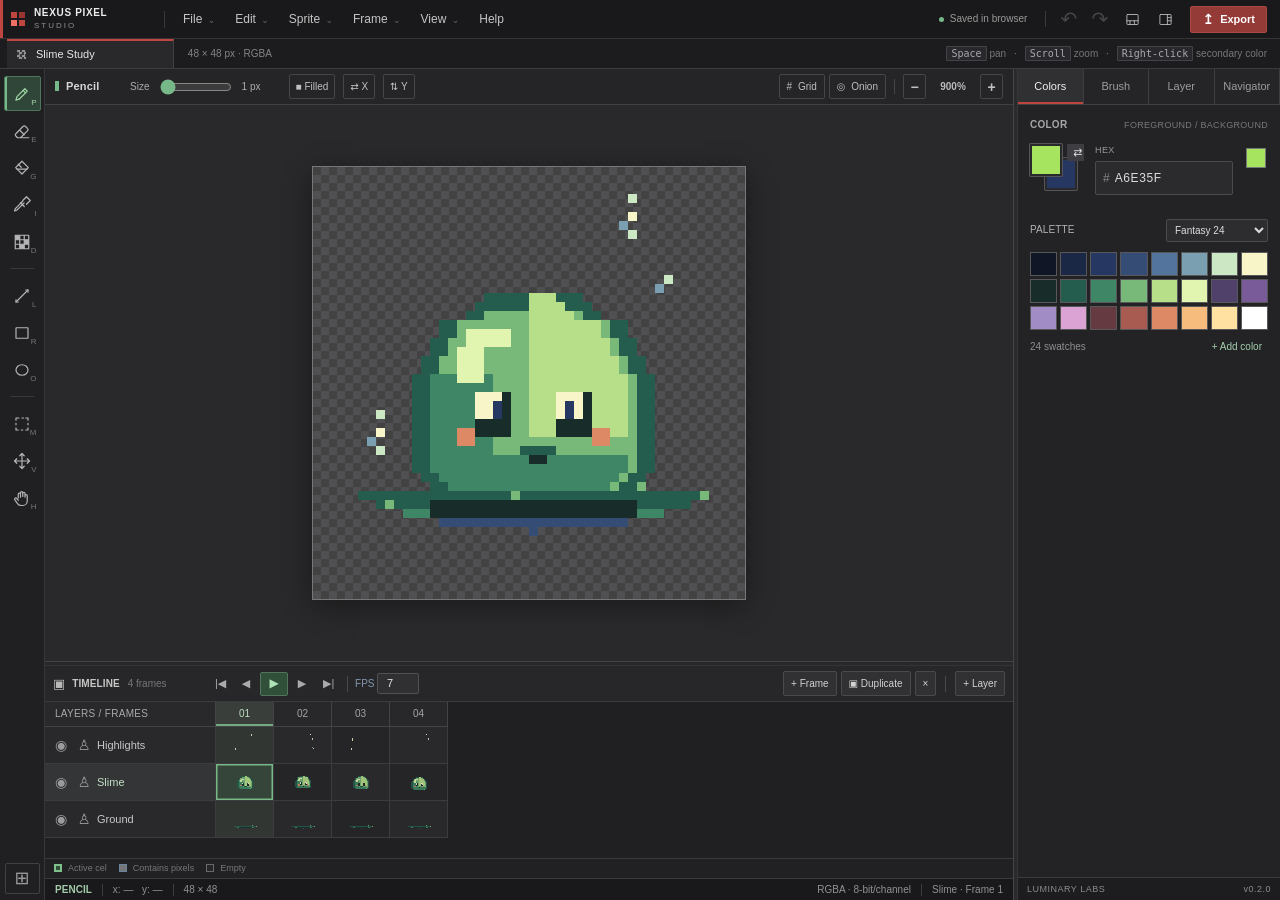
==== release/html5/index.html @ 8b478d1f "SG-2 drawing: pixel-perfect brushes, stylus pressure, Bayer dithering and cel adjustments" ====
<!doctype html>
<html lang="en">
<head>
  <meta charset="UTF-8" />
  <meta name="viewport" content="width=device-width,initial-scale=1.0" />
  <meta name="theme-color" content="#171719" />
  <title>Nexus Pixel Studio — Pixel art workspace</title>
  <style>
:root{--bg:#0c1322;--bg2:#111b2d;--surface:#172338;--raised:#1c2a40;--border:#2a3850;--border2:#35435b;--text:#e6edf8;--sub:#99a9c1;--muted:#72849f;--accent:#b8f56b;--accent-bg:#283c31;--violet:#ad9cff;--pixel:#79dcce;--danger:#ee8b90;--shadow:0 18px 54px #0005}
*{box-sizing:border-box}html,body{width:100%;height:100%;margin:0}body{background:var(--bg);color:var(--text);font:13px/1.4 'Segoe UI',Inter,system-ui,-apple-system,sans-serif;overflow:hidden}button,input,select{font:inherit}button{cursor:pointer;color:inherit}button:disabled{opacity:.35;cursor:default}button:focus-visible,input:focus-visible,select:focus-visible{outline:2px solid var(--accent);outline-offset:2px}button:hover:not(:disabled){filter:brightness(1.14)}.app{height:100vh;min-height:560px;display:flex;flex-direction:column}.topbar{height:64px;display:flex;align-items:center;gap:13px;background:#0e1726;border-bottom:1px solid #2b3850;padding:0 20px;flex-shrink:0}.brand{width:184px;display:flex;align-items:center;gap:13px;flex-shrink:0}.brandmark{display:grid;grid-template-columns:repeat(2,11px);grid-template-rows:repeat(2,11px);gap:3px;transform:rotate(-4deg)}.brandmark i{background:var(--accent);display:block}.brandmark i:nth-child(2){background:#87d9c7}.brandmark i:nth-child(3){background:#8478df}.brandmark i:nth-child(4){background:#d7f5a1}.brandtext{font-weight:800;line-height:1.13;letter-spacing:1.25px;font-size:14px}.brandtext b{color:var(--accent)}.brandtext small{display:block;font-size:9px;letter-spacing:4.1px;color:var(--sub);margin-top:3px;font-weight:700}.top-divider,.header-sep{height:26px;width:1px;background:var(--border);margin:0 3px}.menurow{display:flex;align-items:center;gap:2px}.menu-group{position:relative}.menu-trigger,.header-help{background:none;border:0;border-radius:5px;padding:8px 10px;color:#c2cee0;font-weight:550}.menu-trigger span{margin-left:5px;color:var(--muted)}.header-help span{margin-left:4px;color:var(--accent)}.menu-pop{display:none;position:absolute;z-index:100;top:35px;left:0;background:#202c40;border:1px solid #40516b;border-radius:10px;padding:7px;min-width:240px;box-shadow:var(--shadow)}.menu-group.open .menu-pop{display:block}.menu-pop button{background:transparent;border:0;display:flex;align-items:center;justify-content:space-between;width:100%;padding:9px 10px;text-align:left;border-radius:5px}.menu-pop button:hover{background:#344760}.menu-rule{height:1px;background:var(--border2);margin:5px}.menu-pop kbd{font-size:10px;color:var(--muted);margin-left:20px}.top-spacer,.doc-fill{flex:1}.autosave{display:flex;align-items:center;gap:8px;color:#a0b5a7;font-size:12px;white-space:nowrap}.save-dot{height:6px;width:6px;border-radius:50%;background:#9ad987;box-shadow:0 0 0 3px #9ad98716}.icon-button{border:0;border-radius:7px;background:#1b2639;font-size:22px;width:35px;height:35px}.primary-button{display:inline-flex;align-items:center;gap:9px;background:var(--accent);color:#172719;padding:11px 16px;border:1px solid #c3ff7d;border-radius:7px;font-weight:780}.primary-button span:first-child{font-size:18px;line-height:1}.primary-button .arrow{color:#627d4d;font-size:11px}.documentbar{height:43px;display:flex;align-items:center;gap:15px;padding:0 18px;background:#141e30;border-bottom:1px solid var(--border);flex-shrink:0}.documenttab{height:100%;display:flex;align-items:center;gap:10px;padding:0 13px;background:#202e44;border-left:1px solid #32435c;border-right:1px solid #32435c;border-top:2px solid var(--accent)}.tab-swatch{width:11px;height:11px;background:linear-gradient(90deg,#a3cf65 50%,#7a9c56 50%)}#docName{border:0;background:none;color:var(--text);font-weight:650;width:116px;outline:0}#docName:focus{border-bottom:1px solid var(--accent)}.tab-dot{font-size:10px;color:var(--accent);opacity:0}.tab-dot.dirty{opacity:1}.doc-meta,.hint{font-size:11px;color:var(--muted);white-space:nowrap}.hint kbd{color:#afbad0;font-size:10px;background:#253248;padding:3px 5px;border-radius:4px}.hint .muted{margin:0 8px}.workarea{min-height:0;flex:1;display:flex}.toolrail{width:64px;background:#101a2a;border-right:1px solid var(--border);display:flex;flex-direction:column;align-items:center;padding:13px 8px 9px;gap:4px;flex-shrink:0;overflow-y:auto;scrollbar-width:none}.rail-label{font-size:8px;letter-spacing:1.8px;color:#697e98;font-weight:800;margin:6px 0 3px}.tool{width:43px;height:40px;border:1px solid transparent;background:transparent;color:#a6b6cb;border-radius:7px;display:flex;align-items:center;justify-content:center;position:relative}.tool:hover{background:#223249;border-color:#334861}.tool.active{background:#293e38;border-color:#567d51;color:var(--accent)}.tool-symbol{font-size:23px;line-height:1;font-family:Arial,sans-serif}.tool small{position:absolute;right:3px;bottom:1px;font-size:8px;color:#899bb2}.tool.active small{color:#8fb96a}.rail-divider{height:1px;background:var(--border);width:31px;margin:8px}.rail-grow{flex:1;min-height:15px}.rail-bottom{background:#1c2a3c;border:1px solid var(--border);border-radius:7px;width:40px;height:36px;color:var(--sub);font-size:22px}.editor-area{min-width:0;flex:1;display:flex;flex-direction:column}.canvas-controls{height:49px;display:flex;gap:25px;align-items:center;border-bottom:1px solid var(--border);background:#172236;padding:0 17px;flex-shrink:0}.panel-title,.section-heading,.timeline-heading{font-size:10px;font-weight:800;letter-spacing:1.45px;color:#c1d2e7;white-space:nowrap}.tiny-cube{display:inline-block;height:9px;width:9px;background:var(--accent);margin-right:7px}.context-divider{color:#637894;margin:0 5px}.panel-title #canvasToolName{color:var(--accent);letter-spacing:.2px;text-transform:none}.control-group{display:flex;align-items:center;gap:9px}.control-group label,.control-group output{color:var(--sub);font-size:11px}.control-group input[type=range]{width:84px}.control-group output{min-width:34px}.tiny-toggle{font-size:11px;background:#1d2b40;border:1px solid #30425c;border-radius:5px;padding:6px 8px;white-space:nowrap}.tiny-toggle.selected,.small-ctl.selected{background:#314b39;border-color:#678d62;color:var(--accent)}.right-controls{margin-left:auto;display:flex;align-items:center;gap:9px}.small-ctl,.zoom-ctl{background:#1c2b41;border:1px solid #304159;border-radius:5px;padding:6px 8px;white-space:nowrap;font-size:12px}.small-ctl span{font-size:11px;margin-left:4px}.control-sep{width:1px;height:23px;background:var(--border)}.zoom-ctl{width:26px;height:28px;font-weight:700;font-size:15px;padding:0}.right-controls b{min-width:50px;text-align:center;color:#b9c7da;font-size:11px}.canvas-viewport{min-height:170px;flex:1;position:relative;overflow:hidden;background-color:#101929;cursor:crosshair;touch-action:none}.work-grid{position:absolute;inset:0;background-image:linear-gradient(#25314960 1px,transparent 1px),linear-gradient(90deg,#25314960 1px,transparent 1px);background-size:32px 32px;mask-image:linear-gradient(to bottom,transparent,#000 15%,#000 85%,transparent);pointer-events:none}.canvas-center{position:absolute;top:50%;left:50%;transform:translate(-50%,-50%);box-shadow:0 0 0 1px #71839b8a,0 18px 90px #0009;image-rendering:pixelated;background-color:#263344;background-image:conic-gradient(#34445c 25%,transparent 0 50%,#34445c 0 75%,transparent 0);background-size:16px 16px}.canvas-center canvas{display:block;position:absolute;inset:0;width:100%;height:100%;image-rendering:pixelated}.canvas-center #renderCanvas{z-index:2}.canvas-center #onionCanvas{z-index:1}.canvas-center #interactiveCanvas{z-index:4;pointer-events:none}#pixelGrid{position:absolute;inset:0;z-index:3;pointer-events:none;opacity:0}#pixelGrid.on{opacity:1}#selectionBox{position:absolute;z-index:5;border:1px dashed #fff;outline:1px dashed #151e2c;pointer-events:none;animation:march 0.4s linear infinite}#selectionBox[hidden]{display:none}@keyframes march{to{border-color:#7fe7db;outline-color:#fff}}.viewport-head{position:absolute;top:19px;left:20px;display:flex;gap:9px;align-items:center;color:#acbdd4;font-size:9px;letter-spacing:1.5px;font-weight:800;pointer-events:none}.live-indicator{width:6px;height:6px;border-radius:50%;background:#9ce5ad}.viewport-head-muted{font-weight:400;color:#637793;letter-spacing:.2px;margin-left:8px}.viewport-bottom{position:absolute;bottom:18px;left:21px;right:21px;display:flex;justify-content:space-between;color:#8094ae;font-size:11px;pointer-events:none}.axis-mark{color:#9ac8bd}.axis-mark span{color:#657991;margin-left:5px}.viewport-instruction kbd{padding:2px 4px;background:#1f2e42;border-radius:4px}.viewport-instruction span{padding:0 6px;color:#586d89}.statusbar{height:27px;flex-shrink:0;display:flex;align-items:center;padding:0 16px;background:#172339;border-top:1px solid #273850;color:#8ea1bc;font-size:10px;gap:13px}.status-tool{color:var(--accent)}.status-sep{height:13px;width:1px;background:#33455f}.status-spacer{flex:1}.timeline-panel{height:246px;flex-shrink:0;border-top:1px solid #32425a;background:#111d2e;display:flex;flex-direction:column}.timeline-top{height:50px;display:flex;align-items:center;gap:17px;padding:0 15px;border-bottom:1px solid var(--border);flex-shrink:0}.timeline-heading{min-width:184px}.timeline-glyph{font-size:17px;color:var(--accent);vertical-align:-1px;margin-right:6px}.subheading{font-size:10px;font-weight:500;letter-spacing:0;color:#7890ab;margin-left:7px}.playback-controls{display:flex;align-items:center;gap:5px}.playback-controls button{white-space:nowrap;border:1px solid transparent;background:transparent;color:#a6b8cb;border-radius:5px;width:27px;height:27px;font-size:11px}.playback-controls button.play-btn{border-color:#648a67;color:var(--accent);background:#2a423c;width:33px;font-size:12px}.playback-divider{height:23px;width:1px;background:var(--border);margin:0 8px}.playback-controls label{color:#8396b0;font-size:10px}.playback-controls input{width:42px;background:#223249;color:#d2def2;border:1px solid #394c68;border-radius:4px;padding:4px;text-align:center;font-size:11px}.timeline-actions{display:flex;align-items:center;gap:6px;margin-left:auto}.timeline-actions button{border:1px solid #33465f;background:#223148;color:#aebed3;padding:7px 9px;border-radius:5px;font-size:11px;white-space:nowrap}.timeline-scroll{flex:1;min-height:0;overflow:auto}.timeline-grid{display:grid;grid-auto-rows:min-content;min-width:max-content}.timeline-header,.timeline-layer{height:41px;display:flex;align-items:center;border-right:1px solid var(--border);border-bottom:1px solid var(--border);background:#1a293f;position:sticky;left:0;z-index:3}.timeline-header{height:30px;background:#19273c;padding:0 11px;font-size:10px;color:#93a5bc;letter-spacing:1px;font-weight:700}.timeline-layer{padding:0 8px;gap:7px}.timeline-layer.active{background:#283c49}.layer-visibility,.layer-lock{width:21px;height:21px;border:0;background:transparent;color:#839bb3;font-size:14px;padding:0}.layer-visibility.off,.layer-lock.locked{color:#52657c}.layer-label{background:transparent;border:0;padding:0;text-align:left;max-width:115px;min-width:0;overflow:hidden;text-overflow:ellipsis;color:#bdcce0;font-weight:600;flex:1}.timeline-layer.active .layer-label{color:var(--accent)}.frame-header{height:30px;border:0;border-right:1px solid #2a3851;border-bottom:1px solid #2b3a52;background:#1a293e;color:#899eb9;font-size:10px;display:flex;justify-content:center;align-items:center;gap:5px}.frame-header.active{background:#2e443b;color:var(--accent)}.frame-header small{font-size:9px;color:#5d728b}.cel{height:41px;border:0;border-right:1px solid #2b3b52;border-bottom:1px solid #2b3b52;background:#152238;display:flex;align-items:center;justify-content:center;padding:4px;position:relative}.cel:nth-child(even){background:#17243a}.cel img{height:29px;width:34px;object-fit:contain;image-rendering:pixelated;opacity:.85}.cel.active{background:#304a41!important;box-shadow:inset 0 0 0 2px #b0ef71;z-index:1}.cel.current-frame:not(.active){background:#223344}.cel-empty{height:7px;width:7px;border:1px solid #52647b;transform:rotate(45deg)}.cel.active .cel-empty{border-color:#b0ef71}.timeline-footer{height:28px;display:flex;align-items:center;gap:17px;padding:0 14px;border-top:1px solid var(--border);font-size:10px;color:#7d91ad;flex-shrink:0}.timeline-footer>span{display:flex;align-items:center;gap:6px;white-space:nowrap}.legend-cel{display:inline-block;width:11px;height:11px;border:1px solid #6b849e}.active-legend{border:2px solid var(--accent);background:#314a3d}.occupied-legend{background:#647ca0}.empty-legend{background:#152238}.timeline-footer-grow{flex:1}.inspector{width:276px;flex-shrink:0;background:#162136;border-left:1px solid #2d3d55;display:flex;flex-direction:column;min-height:0}.inspector-scroll{overflow-y:auto;flex:1;scrollbar-color:#364b62 #162136}.inspector-section{padding:16px 17px 17px;border-bottom:1px solid #2e3c53}.section-heading{display:flex;align-items:center;justify-content:space-between;margin-bottom:14px;font-size:10px}.section-faint{font-size:9px;color:#6e83a0;letter-spacing:.3px;font-weight:500}.section-button{background:#23364a;border:1px solid #40536c;color:var(--accent);border-radius:4px;font-size:11px;padding:3px 8px}.preview-container{height:135px;display:flex;align-items:center;justify-content:center;overflow:hidden;background:radial-gradient(ellipse at center,#2a3a52,#192638);border:1px solid #3b4e65;border-radius:7px;position:relative}.preview-container:before{content:'';position:absolute;inset:0;background-image:linear-gradient(#ffffff04 1px,transparent 1px),linear-gradient(90deg,#ffffff04 1px,transparent 1px);background-size:16px 16px}#previewCanvas{height:120px;width:120px;object-fit:contain;image-rendering:pixelated;position:relative}.preview-caption{display:flex;justify-content:space-between;font-size:10px;color:#869bb6;padding-top:9px}#previewName{color:#c1cee1}.color-main{display:flex;align-items:center;gap:15px}.color-stack{width:66px;height:59px;position:relative;flex-shrink:0}.color-stack button{position:absolute;border:3px solid #172438;border-radius:5px;box-shadow:0 0 0 1px #4e6177}.stack-fg{width:43px;height:40px;left:0;top:0;z-index:2}.stack-bg{width:43px;height:40px;left:17px;top:16px}.swap-colors{top:0;right:0;border:0!important;box-shadow:none!important;background:#25364e;color:#bccbde;z-index:3;font-size:12px;width:18px;height:18px}.color-meta{flex:1;min-width:0}.color-meta label{color:#8296b0;font-size:9px;letter-spacing:1.5px;display:block;margin-bottom:5px}.hex-wrap{display:flex;align-items:center;gap:3px;background:#202f47;border:1px solid #354963;border-radius:5px;padding:7px 10px}.hex-wrap span{color:var(--muted)}#colorHex{background:transparent;outline:0;border:0;color:#e4eef9;width:100%;letter-spacing:1px;font-weight:700;text-transform:uppercase}#colorPicker{height:33px;width:28px;border:0;background:transparent;padding:0;cursor:pointer}.palette-heading{display:flex;justify-content:space-between;align-items:center;margin-top:19px;margin-bottom:10px;font-size:9px;letter-spacing:1px;color:#879bb4;font-weight:700}.palette-heading select{background:#24344b;color:#d4dff0;border:1px solid #3b4e65;border-radius:5px;padding:5px;font-size:10px;max-width:135px}.palette-grid{display:grid;grid-template-columns:repeat(8,minmax(0,1fr));gap:5px}.palette-swatch{height:22px;border:1px solid #4a596c;border-radius:3px;position:relative}.palette-swatch.active{outline:2px solid #e2f6b8;outline-offset:2px;z-index:1}.palette-bottom{display:flex;justify-content:space-between;align-items:center;color:#778ca6;font-size:10px;margin-top:13px}.palette-bottom button{background:transparent;color:var(--accent);border:0;font-size:10px}.layer-name-input{width:100%;border:1px solid #3c5069;border-radius:5px;background:#213249;color:#dce7f4;font-weight:650;padding:8px 10px;margin-bottom:12px}.layer-property-row{display:flex;align-items:center;gap:10px;font-size:10px;color:#8fa3bc}.layer-property-row input{min-width:0;flex:1}.layer-property-row span{width:33px;text-align:right}.layer-buttons{display:flex;gap:6px;margin-top:13px}.layer-buttons button{flex:1;min-width:0;background:#213148;border:1px solid #364a63;border-radius:5px;font-size:10px;padding:7px 4px;color:#adbed4}.export-tiles{display:grid;grid-template-columns:1fr 1fr;gap:8px}.export-tiles button{display:flex;align-items:center;gap:9px;background:#213047;border:1px solid #354960;border-radius:6px;padding:10px 8px;text-align:left;font-size:12px;font-weight:700}.export-icon{color:var(--accent);font-size:22px}.export-tiles button small{display:block;font-size:9px;font-weight:450;color:#8399b3}.inspector-footer{height:35px;border-top:1px solid var(--border);display:flex;justify-content:space-between;align-items:center;padding:0 15px;font-size:9px;letter-spacing:1.1px;color:#6e859d;flex-shrink:0}.brand-tiny{color:#8ba7a1;font-weight:800}.brand-tiny i{display:inline-block;width:7px;height:7px;background:var(--accent);margin-right:5px}.toast{position:fixed;left:50%;bottom:22px;transform:translate(-50%,16px);padding:11px 17px;background:#263e34;color:#d5f9c0;border:1px solid #658a62;box-shadow:var(--shadow);border-radius:8px;z-index:300;opacity:0;pointer-events:none;transition:opacity .16s,transform .16s;font-weight:650}.toast.show{opacity:1;transform:translate(-50%,0)}.modal{width:min(460px,calc(100vw - 32px));border:1px solid #485d71;background:#19273b;color:var(--text);border-radius:13px;padding:26px;box-shadow:0 25px 100px #0009}.modal::backdrop{background:#040a14c9;backdrop-filter:blur(5px)}.modal-top{margin-bottom:25px}.modal-kicker{color:var(--accent);letter-spacing:2px;font-weight:800;font-size:10px}.modal h2{margin:8px 0;font-size:26px;letter-spacing:-.6px}.modal p{font-size:12px;color:var(--sub);line-height:1.6}.modal form>label,.modal-grid>label{display:block;color:#aebfd4;font-weight:650;margin:13px 0;font-size:11px}.modal form input,.modal form select{display:block;width:100%;padding:11px 12px;background:#25364e;color:var(--text);border:1px solid #445a75;border-radius:6px;margin-top:7px}.modal-grid{display:grid;grid-template-columns:1fr 1fr;gap:13px}.modal-actions{display:flex;justify-content:flex-end;gap:10px;margin-top:24px}.ghost-button{background:transparent;border:1px solid #485e75;padding:9px 14px;border-radius:7px}.shortcut-columns{display:grid;grid-template-columns:1fr 1fr;gap:16px}.shortcut-columns h3{font-size:11px;color:var(--accent);margin-top:20px}.shortcut-columns p{display:flex;align-items:center;gap:10px;margin:8px 0}.shortcut-columns kbd{color:#c9dcf2;background:#293b53;padding:4px 6px;border-radius:4px;font-size:10px;min-width:34px;text-align:center}.help-modal{width:min(560px,calc(100vw - 32px))}input[type=range]{accent-color:var(--accent)}
@media(max-width:1230px){.inspector{width:244px}.canvas-controls{gap:12px}.hint{display:none}.topbar{gap:7px;padding:0 10px}.brand{width:166px}.inspector-section{padding:12px}.timeline-heading{min-width:145px}.timeline-top{gap:9px}.timeline-actions button{padding:6px}.right-controls{gap:4px}}
@media(max-width:990px){.inspector{width:212px}.brand{width:130px}.brandtext{font-size:11px}.top-divider,.header-help,.autosave,.canvas-controls .control-group:nth-of-type(3),.right-controls .small-ctl span,.timeline-actions #duplicateFrameBtn,.timeline-footer>span:last-child{display:none}.canvas-controls{padding:0 9px}.control-group input[type=range]{width:52px}.timeline-heading{min-width:105px}.timeline-top{padding:0 8px}.timeline-actions{gap:2px}.menu-trigger{padding:7px}.toolrail{width:55px}.palette-grid{gap:3px}}

</style>
  <style>
/* Nexus Pixel Studio 0.2 — Luminary workspace skin.
   Color is semantic: red = Luminary identity, green = edit / success.
   This sheet deliberately avoids marketing cards, gradients and dashboard chrome. */
:root{
  --bg:#171719;
  --bg2:#1b1b1d;
  --surface:#242426;
  --raised:#2b2b2e;
  --border:#39393d;
  --border2:#4a4a4e;
  --text:#e7e5e3;
  --sub:#aaa9aa;
  --muted:#858488;
  --accent:#77b889;
  --accent-bg:#25382c;
  --brand-red:#bf463f;
  --brand-red-light:#ed7167;
  --violet:#a5a5a5;
  --pixel:#80b990;
  --danger:#d97c74;
  --shadow:0 6px 30px #0009;
  --dock-width:262px;
  --timeline-size:212px;
}
html,body{background:#171719;color:var(--text)}
body{font:12px/1.35 'Segoe UI',Arial,system-ui,sans-serif;letter-spacing:.025px}
button,input,select{font-size:inherit}
button:hover:not(:disabled){filter:none}
button:focus-visible,input:focus-visible,select:focus-visible,[tabindex]:focus-visible{outline:1px solid var(--accent);outline-offset:-1px}
::selection{background:#386248;color:#fff}
.app{min-height:440px}

/* Compact application menu, not a website header. */
.topbar{height:39px;padding:0 10px 0 0;gap:2px;background:#19191b;border-bottom:1px solid #353538}
.brand{height:100%;width:162px;gap:9px;padding:0 13px 0 11px;position:relative}
.brand:before{content:'';position:absolute;left:0;top:0;bottom:0;width:3px;background:var(--brand-red)}
.brandmark{grid-template-columns:repeat(2,6px);grid-template-rows:repeat(2,6px);gap:2px;transform:none}
.brandmark i,.brandmark i:nth-child(2),.brandmark i:nth-child(3),.brandmark i:nth-child(4){background:var(--brand-red)}
.brandmark i:nth-child(2){background:#9a3432}.brandmark i:nth-child(3){background:#f06e63}
.brandtext{font-family:'Segoe UI',Arial,sans-serif;letter-spacing:.65px;font-size:10px;font-weight:750;line-height:1.05;color:#ededee;white-space:nowrap}
.brandtext b{color:#ededee}.brandtext small{font-size:8px;letter-spacing:2px;font-weight:450;margin-top:3px;color:#919093}
.top-divider{height:17px;margin:0 6px 0 0;background:#39393d}
.menurow{gap:0}
.menu-trigger,.header-help{padding:6px 10px;border-radius:0;font-weight:500;color:#c6c5c5;min-height:28px}
.menu-trigger span{color:#656568;font-size:9px;margin-left:2px}
.menu-trigger:hover,.header-help:hover,.menu-group.open .menu-trigger{background:#303034;color:#fff}
.header-help span{color:var(--sub)}
.menu-pop{top:29px;background:#242426;border:1px solid #505053;border-radius:2px;box-shadow:0 9px 24px #000a;padding:4px;min-width:226px}
.menu-pop button{padding:7px 10px;border-radius:1px;font-size:12px}
.menu-pop button:hover{background:#414144}
.menu-pop kbd{font-family:inherit;color:#969597;font-size:10px}
.menu-rule{background:#3d3d40;margin:4px 0}
.autosave{font-size:10px;color:#989a98;margin:0 10px;gap:6px}
.save-dot{background:var(--accent);height:5px;width:5px;box-shadow:none}
.header-sep{height:16px;background:#3a3a3c;margin:0 6px}
.icon-button{background:transparent;border:1px solid transparent;color:#bbbcbf;border-radius:2px;height:27px;width:29px;font-size:20px;line-height:1;padding:0;display:grid;place-items:center}
.icon-button:hover:not(:disabled){background:#323235;border-color:#434347}
.icon-button:disabled{opacity:.27}
.workspace-button{margin-left:2px}
.workspace-button svg{width:15px;height:15px;fill:none;stroke:currentColor;stroke-width:1.4;stroke-linecap:round;stroke-linejoin:round}
.workspace-button[aria-pressed="false"]{color:#66676b}
.primary-button{height:27px;padding:3px 11px;margin:0 3px 0 8px;background:#943b37;color:#fff;border:1px solid #a84a43;border-radius:2px;font-size:11px;font-weight:600;gap:6px}
.primary-button:hover:not(:disabled){background:#ac4841;border-color:#c4594f}
.primary-button span:first-child{font-size:14px}
.primary-button .arrow{display:none}

/* Document tabs are part of the frame, not another dashboard bar. */
.documentbar{height:30px;padding:0 0 0 7px;gap:14px;background:#1c1c1e;border-bottom:1px solid #3c3c40}
.documenttab{height:29px;min-width:166px;padding:0 10px;gap:8px;background:#29292b;border:0;border-top:2px solid var(--brand-red);border-right:1px solid #414145}
.tab-swatch{height:9px;width:9px;background:repeating-conic-gradient(#8f8f8f 0% 25%,#38383a 0% 50%) 0/5px 5px}
#docName{font-weight:500;color:#e8e8e9;font-size:11px;max-width:180px;outline:0}
#docName:focus{border-bottom:1px solid var(--accent)}
.tab-dot{font-size:8px;color:var(--brand-red-light)}
.doc-meta{color:#858487;font-size:10px}
.hint{color:#77777b;font-size:10px;margin-right:13px}
.hint kbd{border:1px solid #434347;background:#29292d;padding:1px 4px;border-radius:1px;color:#aaa9ad}
.hint .muted{margin:0 5px}

/* Dense tools rail: no wordy section bands, flat selected tool. */
.workarea{background:#202022;min-height:0}
.toolrail{width:45px;padding:7px 3px 6px;gap:2px;background:#202022;border-right:1px solid #37373a;scrollbar-width:thin}
.rail-label{display:none}
.rail-divider{width:24px;background:#39393b;margin:7px 0}
.tool{height:35px;width:37px;border:1px solid transparent;border-radius:2px;color:#b5b5b6}
.tool:hover{background:#343436;border-color:#424246}
.tool.active{background:#304639;border-color:#4c7559;color:#a0d5a6;box-shadow:inset 2px 0 0 var(--accent)}
.tool-symbol{display:flex;align-items:center;justify-content:center;font-family:Arial,sans-serif;font-size:20px}
.tool-symbol svg{width:18px;height:18px;fill:none;stroke:currentColor;stroke-width:1.6;stroke-linejoin:round;stroke-linecap:round}
.tool small{font-family:Arial,sans-serif;font-size:8px;color:#74757a;right:3px;bottom:1px}
.tool.active small{color:#a0d5a6}
.rail-grow{min-height:8px}
.rail-bottom{height:31px;width:35px;background:transparent;border:1px solid #414144;border-radius:2px;color:#9b9b9d;font-size:18px}

/* The canvas is the main surface; controls read like a toolbar. */
.editor-area{min-width:0}
.canvas-controls{height:36px;padding:0 10px;gap:13px;background:#252527;border-bottom:1px solid #414144}
.panel-title{font-size:11px;letter-spacing:0;font-weight:600;color:#d2d1d2;min-width:62px;text-transform:none}
.tiny-cube,.context-divider{display:none}
.panel-title #canvasToolName{color:#d7d7d7;font-weight:600}
.panel-title::before{content:'';display:inline-block;width:4px;height:10px;background:var(--accent);margin-right:7px;vertical-align:-1px}
.control-group{gap:8px}
.control-group label,.control-group output{font-size:10px;color:#ababaf}
.control-group input[type=range]{width:72px}
.tiny-toggle,.small-ctl,.zoom-ctl{height:25px;background:transparent;border:1px solid #45454a;color:#c0c0c2;border-radius:2px;padding:3px 6px;font-size:10px}
.tiny-toggle.selected,.small-ctl.selected{color:#a2cdaa;background:#304235;border-color:#4a7554}
.right-controls{gap:4px}
.small-ctl{padding:3px 7px}
.small-ctl span{font-size:10px;margin-left:3px}
.control-sep{height:15px;background:#454549;margin:0 4px}
.zoom-ctl{width:23px;height:25px;font-size:14px}
.right-controls b{min-width:46px;font-size:10px;color:#b9b9bb}
.canvas-viewport{background:#29292b;min-height:110px;outline:none}
.canvas-viewport:focus-visible{outline:-1px}
.work-grid,.viewport-head,.viewport-bottom{display:none}
.canvas-center{background-color:#424243;background-image:conic-gradient(#505052 25%,transparent 0 50%,#505052 0 75%,transparent 0);background-size:16px 16px;box-shadow:0 0 0 1px #77777a,0 6px 28px #0006}
#selectionBox{outline-color:#2b2b2b}
@keyframes march{to{border-color:#6bc87e;outline-color:#fff}}

/* Timeline is a dock, with an actual splitter. */
.timeline-resize{order:2;height:5px;flex:0 0 5px;background:#28282a;border-top:1px solid #444448;border-bottom:1px solid #333338;cursor:row-resize;position:relative}
.timeline-resize:hover,.timeline-resize.dragging{background:#555259}
.timeline-panel{order:3;height:var(--timeline-size);background:#202022;border-top:0}
.statusbar{order:4;height:22px;background:#19191b;border-top:1px solid #3a3a3c;color:#929296;padding:0 10px;gap:10px;font-size:10px}
.status-tool{color:#a3cbaa;font-weight:550}
.status-sep{background:#3d3d3f;height:12px}
.timeline-top{height:36px;gap:13px;padding:0 8px;background:#272729;border-bottom:1px solid #3b3b3d}
.timeline-heading,.section-heading{font-size:10px;letter-spacing:.1px;color:#c8c7c7;font-weight:600}
.timeline-heading{min-width:142px}
.timeline-glyph{color:#b9b9b9;font-size:13px;margin-right:4px}
.subheading{font-size:10px;margin-left:5px;color:#77787c}
.playback-controls{gap:2px}
.playback-controls button{width:24px;height:24px;border-radius:2px;color:#aaa9ab}
.playback-controls button:hover{background:#363639}
.playback-controls button.play-btn{background:#30503a;border:1px solid #53745c;color:#b0e3b7;width:28px}
.playback-divider{height:16px;margin:0 5px;background:#48484a}
.playback-controls input{width:42px;padding:2px 3px;border:1px solid #505054;border-radius:2px;background:#303033;color:#e2e0e0}
.timeline-actions{gap:4px}
.timeline-actions button{background:#313133;border:1px solid #4a4a4d;border-radius:2px;color:#d3d1d2;padding:5px 7px;font-size:10px}
.timeline-actions button:hover{background:#3c3c3d}
.timeline-scroll{scrollbar-color:#5b5b5e #29292b}
.timeline-grid{--layer-column:171px}
.timeline-header{height:25px;background:#29292c;color:#a8a8ac;border-color:#444448;padding-left:10px;letter-spacing:.3px;font-weight:500;font-size:10px}
.timeline-layer{height:37px;background:#29292c;border-color:#3c3c40;padding:0 6px;gap:3px}
.timeline-layer.active{background:#333536}
.timeline-layer.active .layer-label{color:#c4e1c7}
.layer-visibility,.layer-lock{color:#9b9b9e;width:20px;height:23px}
.layer-label{max-width:115px;font-size:11px;font-weight:500;color:#c8c7c9}
.frame-header{height:25px;color:#a4a4a6;border-color:#444448;background:#28282b;font-size:10px}
.frame-header.active{background:#3a3e3a;color:#bbdec2;box-shadow:inset 0 -2px #75aa81}
.cel{height:37px;background:#252527;border-color:#3c3c40;padding:3px}
.cel:nth-child(even){background:#29292b}
.cel img{height:28px}
.cel.active{background:#364539!important;box-shadow:inset 0 0 0 1.5px #78b886}
.cel.current-frame:not(.active){background:#323633}
.cel-empty{border-color:#66676b}
.cel.active .cel-empty{border-color:#b1e3bb}
.timeline-footer{height:20px;padding:0 9px;gap:12px;color:#77777a;background:#212123;font-size:9px}
.timeline-footer>span:last-child{display:none}
.legend-cel{width:8px;height:8px}
.active-legend{background:#304d38;border-color:#80c08b}
.occupied-legend{background:#767679}
.empty-legend{background:#262629;border-color:#68686b}

/* A single utility dock, switched by tabs instead of stacked cards. */
.dock-resize{width:5px;flex:0 0 5px;background:#2a2a2b;border-left:1px solid #454547;border-right:1px solid #363638;cursor:col-resize}
.dock-resize:hover,.dock-resize.dragging{background:#575259}
.inspector{width:var(--dock-width);background:#232325;border:0}
.dock-tabs{height:36px;flex:0 0 36px;display:flex;align-items:stretch;background:#252528;border-bottom:1px solid #404043}
.dock-tab{flex:1;border:0;border-right:1px solid #3e3e41;background:transparent;color:#9c9c9f;font-size:11px;font-weight:500;padding:0 6px;border-radius:0}
.dock-tab.active{background:#303032;color:#f0eeee;box-shadow:inset 0 -2px 0 var(--brand-red)}
.dock-tab:hover{background:#343436;color:#fff}
.inspector-scroll{background:#232325;scrollbar-color:#515154 #232325}
.inspector-section{border:0;padding:13px 12px 15px;background:transparent}
.inspector-section .section-heading{color:#a7a6aa;letter-spacing:.25px;margin-bottom:12px;font-size:10px;text-transform:none}
.inspector[data-active-tab="color"] .inspector-section:not(.color-section),
.inspector[data-active-tab="layer"] .inspector-section:not(.layer-section),
.inspector[data-active-tab="navigator"] .inspector-section:not(.preview-section){display:none}
.inspector .export-section{display:none!important}
.section-faint{font-size:9px;color:#77777b}
.color-main{gap:11px;align-items:flex-start}
.color-stack{width:54px;height:52px}
.color-stack button{border:2px solid #29292b;border-radius:1px;box-shadow:0 0 0 1px #555558}
.stack-fg{height:32px;width:32px}
.stack-bg{height:32px;width:32px;left:15px;top:14px}
.swap-colors{width:17px;height:17px;background:#3e3e42;color:#ddd;border:0!important;font-size:11px}
.color-meta label{font-size:9px;letter-spacing:.4px;color:#98989a;margin-bottom:5px}
.hex-wrap{background:#2b2b2e;border:1px solid #4b4b4e;border-radius:2px;padding:7px 7px}
#colorHex{color:#dddcdc;font-weight:500;letter-spacing:.6px}
#colorPicker{height:28px;width:24px}
.palette-heading{margin-top:23px;margin-bottom:10px;font-size:10px;letter-spacing:.1px;color:#b1b1b3;font-weight:500}
.palette-heading select{background:#2d2d30;color:#ddd;border:1px solid #49494e;border-radius:2px;padding:4px;max-width:130px;font-size:10px}
.palette-grid{grid-template-columns:repeat(8,minmax(0,1fr));gap:3px}
.palette-swatch{height:24px;border:1px solid #58585b;border-radius:0}
.palette-swatch.active{outline:1px solid #f6f5f2;outline-offset:1px}
.palette-bottom{margin-top:9px;font-size:10px;color:#8e8d90}
.palette-bottom button{color:#a3d0ac;font-size:10px}
.layer-name-input{padding:7px 8px;border:1px solid #4b4b4f;border-radius:2px;background:#2d2d30;color:#efeeee;font-weight:500}
.layer-property-row{color:#b7b5b6;font-size:10px}
.layer-buttons{margin-top:10px;gap:4px}
.layer-buttons button{background:#303033;color:#d0ced0;border:1px solid #4a4a4e;border-radius:2px;padding:7px 2px;font-size:10px}
.preview-container{height:170px;border-radius:1px;border:1px solid #4a4a4c;background:#2b2b2d}
.preview-container:before{display:none}
#previewCanvas{height:150px;width:150px}
.preview-caption{color:#a0a0a1}
.section-button{background:#323337;border:1px solid #525357;color:#a0d4a9;border-radius:2px}
.inspector-footer{height:23px;background:#1d1d1f;border-top:1px solid #3b3b3d;color:#8d8b8e;letter-spacing:.5px;padding:0 9px;font-size:9px}

/* Dialogs should feel like OS dialogs, not onboarding cards. */
.toast{border-radius:2px;background:#25362b;border:1px solid #527458;box-shadow:0 5px 22px #0008;color:#c2ebca;font-weight:500;padding:8px 13px;font-size:11px}
.modal{border:1px solid #535357;background:#27272a;border-radius:3px;padding:22px;box-shadow:0 20px 70px #000c}
.modal::backdrop{background:#111b}
.modal-kicker{color:#a3a2a4;letter-spacing:.5px;font-size:10px;font-weight:500}
.modal h2{font-size:19px;letter-spacing:0;margin:10px 0 5px;font-weight:600}
.modal p{font-size:11px;color:#a8a8ab;line-height:1.5}
.modal form>label,.modal-grid>label{font-size:11px;font-weight:500;color:#c7c6c8}
.modal form input,.modal form select{border-radius:2px;border:1px solid #56565a;background:#323235;color:#efeeee;padding:9px}
.modal .primary-button{height:32px}
.ghost-button{border-radius:2px;border:1px solid #58585a;background:#303033;padding:6px 12px}
.shortcut-columns h3{color:#bac9bd}
.shortcut-columns kbd{border-radius:1px;background:#353538;color:#d8d8d8}
input[type=range]{accent-color:var(--accent)}

body.dock-hidden .inspector,body.dock-hidden .dock-resize{display:none}
body.timeline-hidden .timeline-panel,body.timeline-hidden .timeline-resize{display:none}
body.is-resizing{cursor:col-resize!important;user-select:none}
body.is-resizing.timeline-drag{cursor:row-resize!important}
body.is-resizing *{cursor:inherit!important}

@media(max-width:1160px){
 .hint{display:none}
 .brand{width:148px}
 .canvas-controls{gap:8px}
 .timeline-heading{min-width:116px}
 .timeline-actions{gap:2px}
}
@media(max-width:860px){
 .brand{width:123px;padding:0 7px}
 .brandtext{font-size:9px}
 .brandtext small{letter-spacing:1px}
 .top-divider,.autosave,.header-sep{display:none}
 .menu-trigger,.header-help{padding:5px 6px}
 .documentbar{gap:7px}
 .control-group input[type=range]{width:45px}
 .canvas-controls{padding:0 5px}
 .canvas-controls .control-group:nth-of-type(3){display:none}
 .timeline-actions #duplicateFrameBtn{display:none}
 .timeline-heading{min-width:84px}
 .timeline-top{gap:5px}
 .timeline-actions button{padding:4px}
 .toolrail{width:39px;padding:5px 1px}
 .tool{width:35px}
}
@media(max-width:650px){
 .doc-meta,.right-controls .small-ctl span,.timeline-footer{display:none}
 .inspector{width:min(220px,var(--dock-width))}
 .timeline-heading{min-width:68px}
 .timeline-top{gap:1px}
 .playback-divider{margin:0 2px}
 .menu-trigger span{display:none}
}

/* Restore Help access at compact desktop widths. */
@media(max-width:990px){.header-help{display:inline-block}}

</style>
<style>

/* SG-2 drawing-domain options */
.sg2-brush-panel{display:none}
.inspector[data-active-tab="brush"] #dock-brush{display:block}
.sg2-brush-panel>label{display:flex;justify-content:space-between;align-items:center;gap:6px;font-size:11px;color:var(--sub);margin:10px 0}
.sg2-brush-panel select{max-width:128px;min-width:85px;padding:5px;border:1px solid var(--border2);background:var(--raised);color:var(--text)}
.sg2-preset-row{display:flex;gap:3px;margin:9px 0}
.sg2-preset-row button{flex:1;min-width:0;padding:6px 1px;border:1px solid var(--border2);background:var(--raised);color:var(--text);border-radius:2px;font-size:10px}
.sg2-preset-row button.selected{background:var(--accent-bg);color:var(--accent);border-color:var(--accent)}
.sg2-option{display:block;width:100%;padding:7px 8px;margin:6px 0;text-align:left;background:var(--raised);border:1px solid var(--border2);color:var(--text);border-radius:2px;font-size:11px}
.sg2-option[aria-pressed="true"]{border-color:var(--accent);background:var(--accent-bg);color:var(--accent)}
.sg2-option[aria-pressed="true"]::before{content:"✓ ";font-weight:bold}
.sg2-option[aria-pressed="false"]::before{content:"○ "}
.sg2-fx-heading{margin-top:17px}
.sg2-hint{font-size:10px;line-height:1.5;color:var(--sub)}

</style>
</head>
<body>
<div class="app">
 <header class="topbar">
  <div class="brand" aria-label="Luminary Nexus Pixel Studio"><div class="brandmark" aria-hidden="true"><i></i><i></i><i></i><i></i></div><div class="brandtext">NEXUS <b>PIXEL</b><small>STUDIO</small></div></div>
  <div class="top-divider"></div>
  <div class="menurow">
   <div class="menu-group"><button class="menu-trigger" data-menu="file">File <span>⌄</span></button><div class="menu-pop" id="menu-file"><button data-action="new">New sprite <kbd>Ctrl N</kbd></button><button data-action="open">Open project / image <kbd>Ctrl O</kbd></button><button data-action="save">Save project <kbd>Ctrl S</kbd></button><div class="menu-rule"></div><button data-action="png">Export frame PNG</button><button data-action="sheet">Export sprite sheet</button><button data-action="gif">Export animated GIF</button><button data-action="atlas">Export atlas JSON</button></div></div>
   <div class="menu-group"><button class="menu-trigger" data-menu="edit">Edit <span>⌄</span></button><div class="menu-pop" id="menu-edit"><button data-action="undo">Undo <kbd>Ctrl Z</kbd></button><button data-action="redo">Redo <kbd>Ctrl Y</kbd></button><div class="menu-rule"></div><button data-action="copy">Copy selected <kbd>Ctrl C</kbd></button><button data-action="cut">Cut selected <kbd>Ctrl X</kbd></button><button data-action="paste">Paste selection <kbd>Ctrl V</kbd></button><button data-action="delete-selection">Clear selection <kbd>Del</kbd></button><button data-action="deselect">Deselect <kbd>Ctrl D</kbd></button></div></div>
   <div class="menu-group"><button class="menu-trigger" data-menu="sprite">Sprite <span>⌄</span></button><div class="menu-pop" id="menu-sprite"><button data-action="resize">Resize canvas</button><button data-action="flip-h">Flip active cel horizontally</button><button data-action="flip-v">Flip active cel vertically</button><button data-action="clear-cel">Clear active cel</button><div class="menu-rule"></div><button data-action="toggle-grid">Toggle pixel grid</button><button data-action="toggle-onion">Toggle onion skin</button></div></div>
   <div class="menu-group"><button class="menu-trigger" data-menu="frame">Frame <span>⌄</span></button><div class="menu-pop" id="menu-frame"><button data-action="add-frame">New empty frame</button><button data-action="duplicate-frame">Duplicate frame</button><button data-action="delete-frame">Delete frame</button><button data-action="play">Play / pause <kbd>Enter</kbd></button></div></div>
   <div class="menu-group"><button class="menu-trigger" data-menu="view">View <span>⌄</span></button><div class="menu-pop" id="menu-view"><button data-action="fit-view">Fit artwork <kbd>F</kbd></button><button data-action="toggle-inspector">Toggle right dock <kbd>Tab</kbd></button><button data-action="toggle-timeline">Toggle timeline <kbd>Shift Tab</kbd></button><div class="menu-rule"></div><button data-action="reset-workspace">Reset workspace</button><div class="menu-rule"></div><button data-action="fullscreen">Full-screen workspace</button></div></div>
   <button class="header-help" id="helpBtn" title="Keyboard shortcuts">Help</button>
  </div>
  <div class="top-spacer"></div>
  <div class="autosave"><span class="save-dot"></span><span id="saveStatus">Saved locally</span></div>
  <div class="header-sep"></div>
  <button class="icon-button" data-action="undo" id="undoBtn" title="Undo (Ctrl+Z)">↶</button>
  <button class="icon-button" data-action="redo" id="redoBtn" title="Redo (Ctrl+Y)">↷</button>
  <button class="icon-button workspace-button" id="timelinePaneBtn" title="Show or hide timeline (Shift+Tab)" aria-label="Toggle timeline" aria-pressed="true"><svg viewBox="0 0 24 24" aria-hidden="true"><rect x="3" y="4" width="18" height="16" rx="1"/><path d="M3 14h18M8 14v6M15 14v6"/></svg></button>
  <button class="icon-button workspace-button" id="dockPaneBtn" title="Show or hide tools dock (Tab)" aria-label="Toggle right dock" aria-pressed="true"><svg viewBox="0 0 24 24" aria-hidden="true"><rect x="3" y="4" width="18" height="16" rx="1"/><path d="M15 4v16M15 9h6M15 14h6"/></svg></button>
  <button class="primary-button" id="exportBtn" data-action="sheet" title="Export sprite sheet. Other formats: File menu"><span>↥</span> Export</button>
 </header>
 <div class="documentbar">
  <div class="documenttab"><div class="tab-swatch"></div><input id="docName" value="Slime Study" aria-label="Project name" spellcheck="false"/><span class="tab-dot" id="dirtyDot">●</span></div>
  <span class="doc-meta" id="docMeta">48 × 48 px · RGBA</span>
  <div class="doc-fill"></div>
  <span class="hint"><kbd>Space</kbd> pan <span class="muted">·</span> <kbd>Scroll</kbd> zoom <span class="muted">·</span> <kbd>Right-click</kbd> secondary color</span>
 </div>
 <main class="workarea">
  <aside class="toolrail" aria-label="Drawing tools">
   <div class="rail-label">DRAW</div>
   <button class="tool active" data-tool="pencil" title="Pencil (P)"><span class="tool-symbol">✎</span><small>P</small></button>
   <button class="tool" data-tool="eraser" title="Eraser (E)"><span class="tool-symbol">◩</span><small>E</small></button>
   <button class="tool" data-tool="fill" title="Fill bucket (G)"><span class="tool-symbol">◈</span><small>G</small></button>
   <button class="tool" data-tool="eyedropper" title="Eyedropper (I)"><span class="tool-symbol">◉</span><small>I</small></button>
   <button class="tool" data-tool="dither" title="Dither brush (D)"><span class="tool-symbol">▦</span><small>D</small></button>
   <div class="rail-divider"></div><div class="rail-label">SHAPE</div>
   <button class="tool" data-tool="line" title="Line (L)"><span class="tool-symbol">╱</span><small>L</small></button>
   <button class="tool" data-tool="rect" title="Rectangle (R)"><span class="tool-symbol">▢</span><small>R</small></button>
   <button class="tool" data-tool="ellipse" title="Ellipse (O)"><span class="tool-symbol">◯</span><small>O</small></button>
   <div class="rail-divider"></div><div class="rail-label">EDIT</div>
   <button class="tool" data-tool="select" title="Rectangular marquee (M)"><span class="tool-symbol">▤</span><small>M</small></button>
   <button class="tool" data-tool="move" title="Move pixels (V)"><span class="tool-symbol">✥</span><small>V</small></button>
   <button class="tool" data-tool="hand" title="Pan (H)"><span class="tool-symbol">⛶</span><small>H</small></button>
   <div class="rail-grow"></div>
   <button class="rail-bottom" id="fitBtn" title="Fit sprite to view">⊞</button>
  </aside>
  <section class="editor-area">
   <div class="canvas-controls">
    <div class="panel-title"><span id="canvasToolName">Pencil</span></div>
    <div class="control-group brush-control"><label for="brushSize">Size</label><input type="range" id="brushSize" min="1" max="16" value="1" /><output id="brushSizeLabel">1 px</output></div>
    <div class="control-group"><button class="tiny-toggle" id="filledToggle" title="Filled shape">■ Filled</button><button class="tiny-toggle" id="symXToggle" title="Mirror horizontally">⇄ X</button><button class="tiny-toggle" id="symYToggle" title="Mirror vertically">⇅ Y</button></div>
    <div class="right-controls"><button class="small-ctl" id="gridToggle" title="Pixel grid"># <span>Grid</span></button><button class="small-ctl" id="onionToggle" title="Previous/next frame overlay">◎ <span>Onion</span></button><span class="control-sep"></span><button class="zoom-ctl" id="zoomOut">−</button><b id="zoomValue">1200%</b><button class="zoom-ctl" id="zoomIn">+</button></div>
   </div>
   <div class="canvas-viewport" id="viewport" tabindex="0" aria-label="Pixel editor canvas">
    <div class="work-grid"></div>
    <div class="canvas-center" id="artboard">
      <canvas id="onionCanvas" aria-hidden="true"></canvas>
      <canvas id="renderCanvas" aria-label="Pixel art drawing canvas"></canvas>
      <div id="pixelGrid"></div><canvas id="interactiveCanvas" aria-hidden="true"></canvas>
      <div id="selectionBox" hidden></div>
    </div>
    <div class="viewport-head"><span class="live-indicator"></span><span>PIXEL PREVIEW</span><span class="viewport-head-muted">nearest neighbor</span></div>
    <div class="viewport-bottom"><div class="axis-mark">↖ <span>Origin · top left</span></div><div class="viewport-instruction">Drag to draw <span>·</span> <kbd>Shift</kbd> straight line</div></div>
   </div>
   <div class="statusbar"><span class="status-tool" id="statusTool">✎ Pencil</span><span class="status-sep"></span><span id="coordLabel">x: — &nbsp; y: —</span><span class="status-sep"></span><span id="sizeLabel">48 × 48</span><span class="status-spacer"></span><span>RGBA · 8-bit/channel</span><span class="status-sep"></span><span id="activeCellLabel">Layer 1 · Frame 1</span></div>
   <div class="timeline-resize" id="timelineResize" role="separator" aria-label="Resize timeline" aria-orientation="horizontal" tabindex="0"></div>
   <div class="timeline-panel">
    <div class="timeline-top"><div class="timeline-heading"><span class="timeline-glyph">▣</span> TIMELINE <span id="frameCountLabel" class="subheading">4 frames</span></div><div class="playback-controls"><button id="firstFrameBtn" title="First frame">|◀</button><button id="prevFrameBtn" title="Previous frame">◀</button><button id="playBtn" class="play-btn" title="Play animation (Enter)">▶</button><button id="nextFrameBtn" title="Next frame">▶</button><button id="lastFrameBtn" title="Last frame">▶|</button><span class="playback-divider"></span><label for="fpsInput">FPS</label><input id="fpsInput" type="number" min="1" max="30" value="8" /></div><div class="timeline-actions"><button id="addFrameBtn" title="Add empty frame">+ Frame</button><button id="duplicateFrameBtn" title="Duplicate frame">▣ Duplicate</button><button id="deleteFrameBtn" title="Delete current frame">×</button><span class="playback-divider"></span><button id="addLayerBtn" title="New layer">+ Layer</button></div></div>
    <div class="timeline-scroll"><div id="timelineGrid" class="timeline-grid"></div></div>
    <div class="timeline-footer"><span><span class="legend-cel active-legend"></span> Active cel</span><span><span class="legend-cel occupied-legend"></span> Contains pixels</span><span><span class="legend-cel empty-legend"></span> Empty</span><div class="timeline-footer-grow"></div><span>Click a cel to edit · Double-click layer name to rename</span></div>
   </div>
  </section>
  <div class="dock-resize" id="dockResize" role="separator" aria-label="Resize right dock" aria-orientation="vertical" tabindex="0"></div>
  <aside class="inspector" id="inspector" data-active-tab="color" aria-label="Editor dock">
   <div class="dock-tabs" role="tablist" aria-label="Dock panels"><button class="dock-tab active" data-dock-tab="color" id="tabColor" role="tab" aria-selected="true" aria-controls="dock-color">Colors</button><button class="dock-tab" data-dock-tab="brush" id="tabBrush" role="tab" aria-selected="false" aria-controls="dock-brush">Brush</button><button class="dock-tab" data-dock-tab="layer" id="tabLayer" role="tab" aria-selected="false" aria-controls="dock-layer">Layer</button><button class="dock-tab" data-dock-tab="navigator" id="tabNavigator" role="tab" aria-selected="false" aria-controls="dock-navigator">Navigator</button></div>
   <div class="inspector-scroll">
    <div class="inspector-section preview-section" id="dock-navigator" role="tabpanel" aria-labelledby="tabNavigator"><div class="section-heading">LIVE PREVIEW <button id="previewToggle" class="section-button" title="Play / pause preview">▶</button></div><div class="preview-container"><canvas id="previewCanvas" width="48" height="48" aria-label="Live pixel art preview"></canvas></div><div class="preview-caption"><span id="previewName">Slime Study</span><span id="previewFrame">01 / 04</span></div></div>
    <div class="inspector-section color-section" id="dock-color" role="tabpanel" aria-labelledby="tabColor"><div class="section-heading">COLOR <span class="section-faint">FOREGROUND / BACKGROUND</span></div><div class="color-main"><div class="color-stack"><button id="bgSwatch" class="stack-bg" title="Secondary color"></button><button id="fgSwatch" class="stack-fg" title="Primary color"></button><button id="swapColors" class="swap-colors" title="Swap colors (X)">⇄</button></div><div class="color-meta"><label for="colorHex">HEX</label><div class="hex-wrap"><span>#</span><input id="colorHex" value="A6E35F" maxlength="6" spellcheck="false" aria-label="Hex color"/></div></div><input type="color" id="colorPicker" value="#a6e35f" aria-label="Color picker" title="Pick foreground color" /></div>
     <div class="palette-heading"><span>PALETTE</span><select id="paletteSelect" aria-label="Color palette"><option value="DB32">DawnBringer 32</option><option value="PICO8">PICO-8</option><option value="FANTASY">Fantasy 24</option><option value="CUSTOM">Custom</option></select></div><div id="paletteGrid" class="palette-grid"></div><div class="palette-bottom"><span id="paletteInfo">32 swatches</span><button id="addColorBtn">+ Add color</button></div>
    </div>
    <div class="inspector-section sg2-brush-panel" id="dock-brush" role="tabpanel" aria-labelledby="tabBrush"><div class="section-heading">DRAWING OPTIONS <span class="section-faint">SG-2</span></div><label>Brush shape<select id="sg2BrushShape"><option value="square">Square</option><option value="circle">Circle</option></select></label><div class="sg2-preset-row" aria-label="Brush size presets"><button data-sg2-preset="1">1px</button><button data-sg2-preset="2">2px</button><button data-sg2-preset="4">4px</button><button data-sg2-preset="8">8px</button><button data-sg2-preset="16">16px</button></div><button id="sg2PixelPerfect" class="sg2-option" aria-pressed="true">Pixel-perfect pencil</button><button id="sg2Pressure" class="sg2-option" aria-pressed="true">Pen pressure → size</button><label>Dither coverage<select id="sg2DitherPattern"><option value="checker">Checker · 50%</option><option value="bayer25">Bayer · 25%</option><option value="bayer50">Bayer · 50%</option><option value="bayer75">Bayer · 75%</option></select></label><div class="section-heading sg2-fx-heading">PIXEL ADJUSTMENTS</div><p class="sg2-hint">Affects visible pixels in active cel, within selection. Undo available.</p><button class="sg2-option" id="sg2Invert">Invert colors</button><button class="sg2-option" id="sg2Replace">Replace secondary → primary</button></div><div class="inspector-section layer-section" id="dock-layer" role="tabpanel" aria-labelledby="tabLayer"><div class="section-heading">ACTIVE LAYER <span class="section-faint" id="layerIndex">01 / 03</span></div><div class="layer-properties"><input id="layerName" class="layer-name-input" aria-label="Layer name" value="Highlights"/><div class="layer-property-row"><label>Opacity</label><input id="layerOpacity" type="range" min="0" max="100" value="100"/><span id="opacityReadout">100%</span></div><div class="layer-buttons"><button id="toggleLayerVisibility">◉ Visible</button><button id="toggleLayerLock">♙ Unlocked</button></div><div class="layer-buttons"><button id="layerUp" title="Move layer up">↑ Raise</button><button id="layerDown" title="Move layer down">↓ Lower</button><button id="deleteLayerBtn" title="Delete active layer">× Delete</button></div></div></div>
    <div class="inspector-section export-section" aria-hidden="true"><div class="section-heading">QUICK EXPORT</div><div class="export-tiles"><button data-action="png"><span class="export-icon">▤</span><span>PNG<small>Current frame</small></span></button><button data-action="gif"><span class="export-icon">▣</span><span>GIF<small>Animated loop</small></span></button><button data-action="sheet"><span class="export-icon">▦</span><span>Sheet<small>All frames</small></span></button><button data-action="save"><span class="export-icon">◫</span><span>Project<small>Editable .npx</small></span></button></div></div>
   </div>
   <div class="inspector-footer"><span>LUMINARY LABS</span><span>v0.2.0</span></div>
  </aside>
 </main>
</div>
<div id="toast" class="toast" role="status" aria-live="polite"></div>
<input id="fileInput" type="file" accept=".npx,.json,image/png,image/webp" hidden/>
<dialog id="newDialog" class="modal"><form method="dialog" id="newForm"><div class="modal-top"><div class="modal-kicker">FILE / NEW</div><h2>New sprite</h2><p>Create an RGBA document with a transparent or solid background.</p></div><label>Project name<input name="name" type="text" value="Untitled Sprite" maxlength="60" required /></label><div class="modal-grid"><label>Width (px)<input name="width" type="number" value="64" min="1" max="512" required /></label><label>Height (px)<input name="height" type="number" value="64" min="1" max="512" required /></label></div><label>First layer<select name="background"><option value="transparent">Transparent</option><option value="white">White background</option></select></label><div class="modal-actions"><button type="button" class="ghost-button" id="newCancel">Cancel</button><button type="submit" class="primary-button">Create sprite</button></div></form></dialog>
<dialog id="resizeDialog" class="modal"><form method="dialog" id="resizeForm"><div class="modal-top"><div class="modal-kicker">SPRITE PROPERTIES</div><h2>Resize canvas</h2><p>Resizes the canvas for every layer and frame, preserving artwork from the upper-left corner.</p></div><div class="modal-grid"><label>Width (px)<input name="width" type="number" min="1" max="512" required /></label><label>Height (px)<input name="height" type="number" min="1" max="512" required /></label></div><div class="modal-actions"><button type="button" class="ghost-button" id="resizeCancel">Cancel</button><button type="submit" class="primary-button">Resize</button></div></form></dialog>
<dialog id="helpDialog" class="modal help-modal"><div class="modal-kicker">HELP / KEYBOARD</div><h2>Shortcuts</h2><div class="shortcut-columns"><div><h3>Tools</h3><p><kbd>P</kbd> Pencil</p><p><kbd>E</kbd> Eraser</p><p><kbd>G</kbd> Fill</p><p><kbd>I</kbd> Eyedropper</p><p><kbd>D</kbd> Dither</p><p><kbd>L</kbd> Line</p><p><kbd>R</kbd> Rectangle</p><p><kbd>O</kbd> Ellipse</p><p><kbd>M</kbd> Select</p><p><kbd>V</kbd> Move selection</p><p><kbd>H</kbd> Hand / pan</p></div><div><h3>Workspace</h3><p><kbd>Ctrl Z/Y</kbd> Undo / redo</p><p><kbd>Ctrl S</kbd> Save project</p><p><kbd>Ctrl O</kbd> Open project</p><p><kbd>Ctrl N</kbd> New document</p><p><kbd>Ctrl C/X/V</kbd> Copy / cut / paste</p><p><kbd>Ctrl D</kbd> Deselect</p><p><kbd>Del</kbd> Clear selected pixels</p><p><kbd>X</kbd> Swap colors</p><p><kbd>Enter</kbd> Play / pause</p><p><kbd>[ / ]</kbd> Brush size</p><p><kbd>Space + drag</kbd> Pan</p><p><kbd>Tab</kbd> Toggle right dock</p><p><kbd>Shift Tab</kbd> Toggle timeline</p><p><kbd>F</kbd> Fit artwork</p><p><kbd>Wheel</kbd> Zoom</p></div></div><div class="modal-actions"><button id="helpClose" class="primary-button">Done</button></div></dialog>
<script>
/* Nexus Pixel Studio v0.1 — self-contained HTML Canvas pixel editor.
   RGBA document model: a separate transparent canvas for every layer/frame cel.
   Data stays on the user's device; no accounts or remote services required. */
'use strict';
const $ = id => document.getElementById(id);
const PALETTES = {
 DB32:['000000','222034','45283C','663931','8F563B','DF7126','D9A066','EEC39A','FBF236','99E550','6ABE30','37946E','4B692F','524B24','323C39','3F3F74','306082','5B6EE1','639BFF','5FCDE4','CBDBFC','FFFFFF','9BADB7','847E87','696A6A','595652','76428A','AC3232','D95763','D77BBA','8F974A','8A6F30'],
 PICO8:['000000','1D2B53','7E2553','008751','AB5236','5F574F','C2C3C7','FFF1E8','FF004D','FFA300','FFEC27','00E436','29ADFF','83769C','FF77A8','FFCCAA'],
 FANTASY:['101626','1A2846','263861','354D74','52749D','7A9FB0','CCE7C3','F8F5C9','182D29','245C4D','3E8665','78B879','B7DE88','E1F5B1','50416A','7A5B99','A18CC6','DBA2D4','653A41','A85B50','DE8965','F5BC7D','FFE1A1','FFFFFF']
};
const $canvas=()=>document.createElement('canvas');
function makeCanvas(w,h){const c=$canvas();c.width=w;c.height=h;return c}
function ctx(c){return c.getContext('2d',{willReadFrequently:true})}
function id(){return Math.random().toString(36).slice(2,9)}
function clamp(x,a,b){return Math.min(b,Math.max(a,x))}
function hexToRGB(h){const v=h.replace('#','');return [parseInt(v.slice(0,2),16),parseInt(v.slice(2,4),16),parseInt(v.slice(4,6),16)]}
function rgbToHex(r,g,b){return '#'+[r,g,b].map(x=>Math.round(x).toString(16).padStart(2,'0')).join('')}
function normalHex(h){return /^#?[a-fA-F0-9]{6}$/.test(h)?'#'+h.replace('#','').toUpperCase():null}
function safeName(s){return (s||'sprite').replace(/[^a-z0-9_-]+/ig,'-').slice(0,65)}
function layer(name,w,h,count){return {id:id(),name,visible:true,locked:false,opacity:1,cels:Array.from({length:count},()=>makeCanvas(w,h))}}
function blankProject(w,h,name,white=false){const result={format:'NexusPixelStudio',version:1,name,width:w,height:h,frames:[{duration:125}],layers:[layer(white?'Background':'Layer 1',w,h,1)],paletteKey:'DB32',palette:PALETTES.DB32.map(x=>'#'+x)};if(white){const c=ctx(result.layers[0].cels[0]);c.fillStyle='#ffffff';c.fillRect(0,0,w,h)}return result}
function seedProject(){
 const w=48,h=48,n=4;const result={format:'NexusPixelStudio',version:1,name:'Slime Study',width:w,height:h,frames:Array.from({length:n},()=>({duration:150})),layers:[layer('Ground',w,h,n),layer('Slime',w,h,n),layer('Highlights',w,h,n)],paletteKey:'FANTASY',palette:PALETTES.FANTASY.map(x=>'#'+x)};
 function block(c,col,x,y,wd=1,ht=1){c.fillStyle=col;c.fillRect(Math.round(x),Math.round(y),wd,ht)}
 for(let f=0;f<n;f++){
  const g=ctx(result.layers[0].cels[f]);const y= f===3?1:(f===1?-1:0);
  for(let x=5;x<=43;x++){
   const dy=Math.pow((x-24)/20,2);
   for(let py=36;py<=40-dy*4;py++)block(g,py<=37?'#245C4D':(py===38?'#3E8665':'#354D74'),x,py);
   if(x%7===1)block(g,'#78B879',x,35+(x%3));
  }
  for(let x=13;x<=35;x++)block(g,'#182D29',x,37,1,2);
  const s=ctx(result.layers[1].cels[f]);
  // Pixel-defined slime body, fully editable on each cel.
  for(let py=14;py<=35;py++){
   let half=py<17?5+py-14:py<23?10+Math.floor((py-17)/2):py<33?13:13-(py-33)*2;
   if(py>=33)half=13-(py-33);
   const left=24-half, right=24+half;
   for(let x=left;x<=right;x++){
    let color='#245C4D';
    if(x>left+1&&x<right-1&&py>15)color=py<23?'#78B879':(x<20?'#3E8665':'#78B879');
    if(x>23&&py<30&&x<right-2)color='#B7DE88';
    if(py>=32&&x>left+3&&x<right-2)color='#3E8665';
    block(s,color,x,py+y);
   }
  }
  block(s,'#E1F5B1',17,18+y,5,2);block(s,'#E1F5B1',16,20+y,3,4);
  block(s,'#182D29',18,25+y,4,5);block(s,'#182D29',27,25+y,4,5);
  if(f!==2){block(s,'#F8F5C9',18,25+y,3,3);block(s,'#F8F5C9',27,25+y,3,3);block(s,'#263861',20,26+y,1,2);block(s,'#263861',28,26+y,1,2)}
  else{block(s,'#182D29',18,27+y,3,1);block(s,'#182D29',27,27+y,3,1)}
  block(s,'#245C4D',23,31+y,4,1);block(s,'#182D29',24,32+y,2,1);
  block(s,'#DE8965',16,29+y,2,2);block(s,'#DE8965',31,29+y,2,2);
  const hctx=ctx(result.layers[2].cels[f]);
  const sparkles=[[9,14],[39,12],[7,29],[40,27],[35,5]];
  for(let i=0;i<sparkles.length;i++){
   const [x,sy]=sparkles[i];if((i+f)%3===0)continue;
   block(hctx,i%2?'#CCE7C3':'#F8F5C9',x+(f%2),sy);block(hctx,'#7A9FB0',x+(f%2)-1,sy+1);if((i+f)%2===0){block(hctx,'#CCE7C3',x+(f%2),sy-2);block(hctx,'#CCE7C3',x+(f%2),sy+2)}
  }
 }
 return result;
}
let project, history=[], future=[];
let state={tool:'pencil',frame:0,layer:1,fg:'#A6E35F',bg:'#263861',brush:1,brushShape:'square',pixelPerfect:true,pressureEnabled:true,ditherPattern:'checker',zoom:8,panX:0,panY:0,grid:false,onion:false,symX:false,symY:false,filled:false,playing:false,selection:null,clipboard:null,drag:null,space:false,dirty:false};
const maxHistory=24, historyMemoryLimit=80*1024*1024;
const documentMemoryLimit=96*1024*1024;
function fitsMemoryBudget(width=project.width,height=project.height,frames=project.frames.length,layers=project.layers.length){return width*height*4*frames*layers<=documentMemoryLimit}
let autosaveTimer=null,toastTimer=null,renderCount=0,animationTime=0,animationLast=0;
let changeSequence=0, writeQueue=Promise.resolve(), projectDBPromise=null;
const LEGACY_AUTOSAVE_KEY='nexus-pixel-studio-autosave-v1';
function openProjectDB(){
 if(!window.indexedDB)return Promise.resolve(null);
 if(!projectDBPromise)projectDBPromise=new Promise(resolve=>{
  try{const request=window.indexedDB.open('open-pixel-studio-v110',1);
   request.onupgradeneeded=()=>{if(!request.result.objectStoreNames.contains('projects'))request.result.createObjectStore('projects')};
   request.onsuccess=()=>resolve(request.result);request.onerror=()=>resolve(null);request.onblocked=()=>resolve(null);
  }catch(error){console.warn('IndexedDB unavailable',error);resolve(null)}
 });
 return projectDBPromise;
}
async function saveBrowserSnapshot(snapshot){
 const db=await openProjectDB();
 if(db){try{await new Promise((resolve,reject)=>{
  const tx=db.transaction('projects','readwrite');tx.objectStore('projects').put(snapshot,'autosave');
  tx.oncomplete=resolve;tx.onerror=()=>reject(tx.error||Error('IndexedDB transaction failed'));
  tx.onabort=()=>reject(tx.error||Error('IndexedDB transaction aborted'));
 });return 'IndexedDB'}catch(error){console.warn('IndexedDB autosave failed',error)}}
 try{localStorage.setItem(LEGACY_AUTOSAVE_KEY,JSON.stringify(snapshot));return 'localStorage'}
 catch(error){console.warn('Browser autosave unavailable',error);throw error}
}
async function loadBrowserSnapshot(){
 const db=await openProjectDB();
 if(db){try{const data=await new Promise((resolve,reject)=>{
  const tx=db.transaction('projects','readonly'),req=tx.objectStore('projects').get('autosave');
  req.onsuccess=()=>resolve(req.result||null);req.onerror=()=>reject(req.error||Error('IndexedDB read failed'));
 });if(data)return data}catch(error){console.warn('IndexedDB recovery failed',error)}}
 try{const data=localStorage.getItem(LEGACY_AUTOSAVE_KEY);return data?JSON.parse(data):null}
 catch(error){console.warn('Legacy browser storage unavailable',error);return null}
}
function selectedLayer(){return project.layers[state.layer]}
function selectedCel(){return selectedLayer().cels[state.frame]}
function copyCel(c){const copy=makeCanvas(c.width,c.height);ctx(copy).drawImage(c,0,0);return copy}
function capture(){return {name:project.name,width:project.width,height:project.height,frames:project.frames.map(f=>({...f})),layers:project.layers.map(l=>({id:l.id,name:l.name,visible:l.visible,locked:l.locked,opacity:l.opacity,pixels:l.cels.map(c=>ctx(c).getImageData(0,0,c.width,c.height))})),palette:[...project.palette],paletteKey:project.paletteKey,frame:state.frame,layer:state.layer}}
function restore(s){project={format:'NexusPixelStudio',version:1,name:s.name,width:s.width,height:s.height,frames:s.frames.map(x=>({...x})),palette:[...s.palette],paletteKey:s.paletteKey,layers:s.layers.map(l=>({id:l.id,name:l.name,visible:l.visible,locked:l.locked,opacity:l.opacity,cels:l.pixels.map(p=>{const c=makeCanvas(s.width,s.height);ctx(c).putImageData(p,0,0);return c})}))};state.frame=clamp(s.frame,0,project.frames.length-1);state.layer=clamp(s.layer,0,project.layers.length-1);state.selection=null;state.playing=false;refreshAll();changed()}
function memoryOf(s){return s.width*s.height*4*s.frames.length*s.layers.length}
function checkpoint(){history.push(capture());future=[];while(history.length>maxHistory)history.shift();let size=history.reduce((n,s)=>n+memoryOf(s),0);while(history.length>1&&size>historyMemoryLimit){size-=memoryOf(history.shift())}updateUndoButtons()}
function undo(){if(!history.length)return;future.push(capture());restore(history.pop());updateUndoButtons();toast('Undo applied')}
function redo(){if(!future.length)return;history.push(capture());restore(future.pop());updateUndoButtons();toast('Redo applied')}
function updateUndoButtons(){$('undoBtn').disabled=!history.length;$('redoBtn').disabled=!future.length}
function changed(){changeSequence++;state.dirty=true;$('dirtyDot').classList.add('dirty');$('saveStatus').textContent='Unsaved changes';clearTimeout(autosaveTimer);autosaveTimer=setTimeout(autosave,800)}
function autosave(){
 clearTimeout(autosaveTimer);
 const version=changeSequence;
 let snapshot;try{snapshot=serialize()}catch(error){$('saveStatus').textContent='Save project to file';console.warn('Autosave serialization failed',error);return}
 writeQueue=writeQueue.catch(()=>{}).then(()=>saveBrowserSnapshot(snapshot));
 writeQueue.then(target=>{if(version!==changeSequence)return;state.dirty=false;$('dirtyDot').classList.remove('dirty');$('saveStatus').textContent=target==='IndexedDB'?'Saved in browser':'Saved locally'})
  .catch(error=>{if(version===changeSequence)$('saveStatus').textContent='Save project to file';console.warn('Autosave skipped:',error)});
}
function serialize(){return {...Object.fromEntries(['format','version','name','width','height','frames','paletteKey','palette'].map(k=>[k,project[k]])),layers:project.layers.map(l=>({id:l.id,name:l.name,visible:l.visible,locked:l.locked,opacity:l.opacity,cels:l.cels.map(c=>c.toDataURL('image/png'))}))}}
async function loadSerialized(data){
 if(data?.format!=='NexusPixelStudio'||!Number.isInteger(data.width)||!Number.isInteger(data.height)||data.width<1||data.height<1||data.width>512||data.height>512||!Array.isArray(data.frames)||!data.frames.length||data.frames.length>128||!Array.isArray(data.layers)||!data.layers.length||data.layers.length>64)throw Error('Invalid or unsupported Nexus Pixel project');
 if(data.frames.length*data.layers.length*data.width*data.height*4>documentMemoryLimit)throw Error('Project exceeds safe editor memory budget');
 const loaded={format:'NexusPixelStudio',version:1,name:String(data.name||'Imported').slice(0,60),width:data.width,height:data.height,frames:data.frames.map(f=>({duration:clamp(Number(f.duration)||125,20,5000)})),paletteKey:data.paletteKey||'CUSTOM',palette:Array.isArray(data.palette)?data.palette.map(normalHex).filter(Boolean).slice(0,256):[...PALETTES.DB32],layers:[]};
 for(const l of data.layers){if(!Array.isArray(l.cels)||l.cels.length!==loaded.frames.length)throw Error('Missing cels in layer');const next=layer(String(l.name||'Layer'),loaded.width,loaded.height,loaded.frames.length);next.id=String(l.id||id());next.visible=l.visible!==false;next.locked=!!l.locked;next.opacity=clamp(Number(l.opacity??1),0,1);
  for(let f=0;f<l.cels.length;f++){if(typeof l.cels[f]!=='string'||!l.cels[f].startsWith('data:image/png;base64,'))throw Error('Invalid cel image');const im=new Image();im.src=l.cels[f];await im.decode();if(im.width!==loaded.width||im.height!==loaded.height)throw Error('Cel dimensions mismatch');ctx(next.cels[f]).drawImage(im,0,0)}loaded.layers.push(next)}
 project=loaded;state.frame=0;state.layer=loaded.layers.length-1;state.selection=null;state.playing=false;history=[];future=[];refreshAll();changed();toast('Project opened')
}
function composeFrame(index,onlyVisible=true){const out=makeCanvas(project.width,project.height),c=ctx(out);for(const l of project.layers){if(onlyVisible&&!l.visible)continue;c.globalAlpha=l.opacity;c.drawImage(l.cels[index],0,0)}c.globalAlpha=1;return out}
function celHasPixels(canvas){const data=ctx(canvas).getImageData(0,0,canvas.width,canvas.height).data;for(let i=3;i<data.length;i+=4)if(data[i])return true;return false}
function renderCanvas(){const w=project.width,h=project.height;const main=$('renderCanvas'),oc=$('onionCanvas');if(main.width!==w||main.height!==h){main.width=oc.width=$('interactiveCanvas').width=w;main.height=oc.height=$('interactiveCanvas').height=h}const composed=composeFrame(state.frame);const m=ctx(main);m.clearRect(0,0,w,h);m.drawImage(composed,0,0);
 const o=ctx(oc);o.clearRect(0,0,w,h);if(state.onion&&project.frames.length>1){o.globalAlpha=.28;o.drawImage(composeFrame((state.frame-1+project.frames.length)%project.frames.length),0,0);o.globalAlpha=.13;o.drawImage(composeFrame((state.frame+1)%project.frames.length),0,0);o.globalAlpha=1}
 const p=$('previewCanvas');if(p.width!==w||p.height!==h){p.width=w;p.height=h}const pc=ctx(p);pc.clearRect(0,0,w,h);pc.drawImage(composed,0,0);$('previewFrame').textContent=`${String(state.frame+1).padStart(2,'0')} / ${String(project.frames.length).padStart(2,'0')}`;renderCount++}
function updateArtboard(){const w=project.width*state.zoom,h=project.height*state.zoom;const a=$('artboard');a.style.width=w+'px';a.style.height=h+'px';a.style.marginLeft=state.panX+'px';a.style.marginTop=state.panY+'px';$('zoomValue').textContent=Math.round(state.zoom*100)+'%';const g=$('pixelGrid');g.classList.toggle('on',state.grid&&state.zoom>=7);g.style.backgroundImage='linear-gradient(90deg,#0b162a41 1px, transparent 1px),linear-gradient(#0b162a41 1px, transparent 1px)';g.style.backgroundSize=`${state.zoom}px ${state.zoom}px`;g.style.backgroundPosition='0 0';updateSelectionBox()}
function updateSelectionBox(){const s=state.selection,box=$('selectionBox');if(!s||s.w<1||s.h<1){box.hidden=true;return}box.hidden=false;box.style.left=s.x*state.zoom+'px';box.style.top=s.y*state.zoom+'px';box.style.width=s.w*state.zoom+'px';box.style.height=s.h*state.zoom+'px'}
function setZoom(value,around=null){state.zoom=clamp(Math.round(value),2,32);updateArtboard()}
function fit(){const v=$('viewport');state.panX=0;state.panY=0;setZoom(Math.floor(Math.min((v.clientWidth-140)/project.width,(v.clientHeight-100)/project.height,16))||2)}
function updateTimeline(){
 const n=project.frames.length,grid=$('timelineGrid');grid.replaceChildren();grid.style.gridTemplateColumns=`171px repeat(${n}, 58px)`;
 const head=document.createElement('div');head.className='timeline-header';head.textContent='LAYERS / FRAMES';grid.append(head);
 for(let f=0;f<n;f++){const b=document.createElement('button');b.className='frame-header'+(f===state.frame?' active':'');b.innerHTML=`${String(f+1).padStart(2,'0')}`;b.title=`Frame ${f+1} · ${project.frames[f].duration} ms`;b.onclick=()=>{state.frame=f;renderCanvas();updateTimeline();updateMetadata()};grid.append(b)}
 for(let i=project.layers.length-1;i>=0;i--){const l=project.layers[i];const lab=document.createElement('div');lab.className='timeline-layer'+(i===state.layer?' active':'');
 const eye=document.createElement('button');eye.className='layer-visibility'+(l.visible?'':' off');eye.textContent=l.visible?'◉':'◌';eye.title='Toggle visibility';eye.onclick=()=>{checkpoint();l.visible=!l.visible;refreshAll();changed()};
 const lock=document.createElement('button');lock.className='layer-lock'+(l.locked?' locked':'');lock.textContent=l.locked?'▣':'♙';lock.title='Toggle lock';lock.onclick=()=>{checkpoint();l.locked=!l.locked;refreshAll();changed()};
 const nam=document.createElement('button');nam.className='layer-label';nam.textContent=l.name;nam.title='Select; double-click to rename';nam.onclick=()=>{state.layer=i;refreshAll()};nam.ondblclick=()=>{const value=prompt('Layer name',l.name);if(value?.trim()){checkpoint();l.name=value.trim().slice(0,40);refreshAll();changed()}};
 lab.append(eye,lock,nam);grid.append(lab);
 for(let f=0;f<n;f++){const c=l.cels[f],cell=document.createElement('button');cell.className='cel'+(state.layer===i&&state.frame===f?' active':'')+(state.frame===f?' current-frame':'');cell.title=`${l.name} / Frame ${f+1}`;if(celHasPixels(c)){const img=new Image();img.src=c.toDataURL();cell.append(img)}else{const empty=document.createElement('i');empty.className='cel-empty';cell.append(empty)}cell.onclick=()=>{state.frame=f;state.layer=i;refreshAll()};grid.append(cell)}
 }
 $('frameCountLabel').textContent=`${n} frame${n===1?'':'s'}`;
}
function updateInspector(){const l=selectedLayer();document.title=project.name+' — Nexus Pixel Studio';$('docName').value=project.name;$('docMeta').textContent=`${project.width} × ${project.height} px · RGBA`;$('sizeLabel').textContent=`${project.width} × ${project.height}`;$('previewName').textContent=project.name;$('layerName').value=l.name;$('layerOpacity').value=Math.round(l.opacity*100);$('opacityReadout').textContent=Math.round(l.opacity*100)+'%';$('toggleLayerVisibility').textContent=l.visible?'◉ Visible':'◌ Hidden';$('toggleLayerLock').textContent=l.locked?'▣ Locked':'♙ Unlocked';$('layerIndex').textContent=`${String(state.layer+1).padStart(2,'0')} / ${String(project.layers.length).padStart(2,'0')}`;
 $('activeCellLabel').textContent=`${l.name} · Frame ${state.frame+1}`;$('fpsInput').value=clamp(Math.round(1000/project.frames[state.frame].duration),1,30);$('canvasToolName').textContent=state.tool.replace(/^[a-z]/,c=>c.toUpperCase());$('statusTool').textContent=state.tool.toUpperCase();
 $('brushSize').value=state.brush;$('brushSizeLabel').textContent=state.brush+' px';$('sg2BrushShape').value=state.brushShape;$('sg2DitherPattern').value=state.ditherPattern;$('sg2PixelPerfect').setAttribute('aria-pressed',String(state.pixelPerfect));$('sg2Pressure').setAttribute('aria-pressed',String(state.pressureEnabled));document.querySelectorAll('[data-sg2-preset]').forEach(b=>b.classList.toggle('selected',Number(b.dataset.sg2Preset)===state.brush));$('gridToggle').classList.toggle('selected',state.grid);$('onionToggle').classList.toggle('selected',state.onion);$('symXToggle').classList.toggle('selected',state.symX);$('symYToggle').classList.toggle('selected',state.symY);$('filledToggle').classList.toggle('selected',state.filled);
 $('fgSwatch').style.background=state.fg;$('bgSwatch').style.background=state.bg;$('colorHex').value=state.fg.slice(1);$('colorPicker').value=state.fg.toLowerCase();
 $('paletteSelect').value=project.paletteKey in PALETTES||project.paletteKey==='CUSTOM'?project.paletteKey:'CUSTOM';
 $('paletteGrid').replaceChildren();project.palette.forEach((color,i)=>{const sw=document.createElement('button');sw.className='palette-swatch'+(state.fg.toLowerCase()===color.toLowerCase()?' active':'');sw.style.background=color;sw.title=`${i+1}: ${color}`;sw.onclick=e=>{if(e.button===2)return;setForeground(color)};sw.oncontextmenu=e=>{e.preventDefault();state.bg=color;updateInspector()};sw.ondblclick=()=>{const value=prompt('Edit palette color (HEX)',color);const updated=normalHex(value||'');if(updated){checkpoint();project.paletteKey='CUSTOM';project.palette[i]=updated;updateInspector();changed()}};$('paletteGrid').append(sw)});$('paletteInfo').textContent=project.palette.length+' swatches';
 document.querySelectorAll('[data-tool]').forEach(b=>b.classList.toggle('active',b.dataset.tool===state.tool));$('playBtn').textContent=state.playing?'❚❚':'▶';$('previewToggle').textContent=state.playing?'❚❚':'▶';updateUndoButtons()}
function updateMetadata(){$('activeCellLabel').textContent=selectedLayer().name+' · Frame '+(state.frame+1);$('fpsInput').value=clamp(Math.round(1000/project.frames[state.frame].duration),1,30)}
function refreshAll(){renderCanvas();updateArtboard();updateInspector();updateTimeline()}
function toast(message){const t=$('toast');t.textContent=message;t.classList.add('show');clearTimeout(toastTimer);toastTimer=setTimeout(()=>t.classList.remove('show'),2500)}
function setForeground(col){const c=normalHex(col);if(!c)return;state.fg=c;updateInspector()}
function swapColors(){[state.fg,state.bg]=[state.bg,state.fg];updateInspector()}
function setTool(tool){state.tool=tool;state.drag=null;updateInspector()}
// ----- Pixel operations: integer coordinates; no anti-aliasing -----
function canvasPoint(e){const r=$('artboard').getBoundingClientRect();return {x:Math.floor((e.clientX-r.left)/state.zoom),y:Math.floor((e.clientY-r.top)/state.zoom)}}
function inside(x,y){return x>=0&&y>=0&&x<project.width&&y<project.height}
function withinSelection(x,y){const s=state.selection;return !s||(x>=s.x&&y>=s.y&&x<s.x+s.w&&y<s.y+s.h)}

function sg2Pressure(e){return state.pressureEnabled&&e.pointerType==='pen'&&Number(e.pressure)>0?clamp(Number(e.pressure),.15,1):1}
function sg2DitherAllows(x,y){
 if(state.ditherPattern==='checker')return (x+y)%2===0;
 const bayer=[[0,8,2,10],[12,4,14,6],[3,11,1,9],[15,7,13,5]];
 const threshold=state.ditherPattern==='bayer25'?4:state.ditherPattern==='bayer75'?12:8;
 return bayer[((y%4)+4)%4][((x%4)+4)%4]<threshold;
}
function paintPixel(c,x,y,color,eraser=false,dither=false,pressure=1){
 const w=project.width,h=project.height,size=clamp(Math.round(state.brush*pressure),1,16),off=Math.floor((size-1)/2);
 const centers=[[x,y]];
 if(state.symX)centers.push([w-1-x,y]);
 if(state.symY){centers.push([x,h-1-y]);if(state.symX)centers.push([w-1-x,h-1-y])}
 for(const [cx,cy] of centers){
  const bx=cx-off,by=cy-off,mid=(size-1)/2;
  for(let py=by;py<by+size;py++)for(let px=bx;px<bx+size;px++){
   if(!inside(px,py)||!withinSelection(px,py))continue;
   if(state.brushShape==='circle'&&Math.hypot(px-bx-mid,py-by-mid)>size/2)continue;
   if(dither&&!sg2DitherAllows(px,py))continue;
   if(eraser)c.clearRect(px,py,1,1);else{c.fillStyle=color;c.fillRect(px,py,1,1)}
  }
 }
}
function bresenham(x0,y0,x1,y1,fn){
 let dx=Math.abs(x1-x0),dy=-Math.abs(y1-y0),sx=x0<x1?1:-1,sy=y0<y1?1:-1,err=dx+dy;
 while(true){fn(x0,y0);if(x0===x1&&y0===y1)break;const e=2*err;if(e>=dy){err+=dy;x0+=sx}if(e<=dx){err+=dx;y0+=sy}}
}
function strokeSegment(c,a,b,color,eraser=false,dither=false,pressure=1){
 bresenham(a.x,a.y,b.x,b.y,(x,y)=>paintPixel(c,x,y,color,eraser,dither,pressure))
}
// For a one-pixel freehand stroke, suppress the pixel at an orthogonal corner.
// The path is restored from its pre-stroke snapshot before each redraw, so undo,
// erasure, overlap and transparent source pixels remain deterministic.
function sg2AppendPath(points,a,b,pressure){
 bresenham(a.x,a.y,b.x,b.y,(x,y)=>{
  const last=points[points.length-1];
  if(!last||last.x!==x||last.y!==y)points.push({x,y,pressure});
 });
}
function sg2DrawPath(c,points,color){
 for(let i=0;i<points.length;i++){
  const a=points[i-1],b=points[i],d=points[i+1];
  const corner=a&&d&&Math.abs(a.x-d.x)===1&&Math.abs(a.y-d.y)===1
   &&((a.x===b.x&&b.y===d.y)||(a.y===b.y&&b.x===d.x));
  if(!corner)paintPixel(c,b.x,b.y,color,false,false,b.pressure);
 }
}
function drawShape(c,tool,a,b,color){
 const x0=Math.min(a.x,b.x),y0=Math.min(a.y,b.y),x1=Math.max(a.x,b.x),y1=Math.max(a.y,b.y);
 const d=(x,y)=>paintPixel(c,x,y,color,false,false);
 if(tool==='line'){bresenham(a.x,a.y,b.x,b.y,d);return}
 if(tool==='rect'){if(state.filled){for(let y=y0;y<=y1;y++)for(let x=x0;x<=x1;x++)d(x,y)}else{bresenham(x0,y0,x1,y0,d);bresenham(x0,y1,x1,y1,d);bresenham(x0,y0,x0,y1,d);bresenham(x1,y0,x1,y1,d)}return}
 if(tool==='ellipse'){
  const rx=(x1-x0)/2,ry=(y1-y0)/2,cx=(x0+x1)/2,cy=(y0+y1)/2;
  if(rx===0||ry===0){bresenham(x0,y0,x1,y1,d);return}
  if(state.filled){for(let y=y0;y<=y1;y++)for(let x=x0;x<=x1;x++){if(Math.pow((x-cx)/rx,2)+Math.pow((y-cy)/ry,2)<=1.05)d(x,y)}}
  else{const steps=Math.ceil(2*Math.PI*Math.max(rx,ry)*3);for(let i=0;i<=steps;i++){const t=i/steps*2*Math.PI;d(Math.round(cx+rx*Math.cos(t)),Math.round(cy+ry*Math.sin(t)))}}
 }
}
function floodFill(c,x,y,color){if(!inside(x,y)||!withinSelection(x,y))return;const w=project.width,h=project.height,cx=ctx(c),image=cx.getImageData(0,0,w,h),data=image.data;const start=(y*w+x)*4,target=Array.from(data.slice(start,start+4)),newCol=[...hexToRGB(color),255];if(target.every((v,i)=>v===newCol[i]))return;
 const visited=new Uint8Array(w*h),stack=[y*w+x];while(stack.length){const n=stack.pop();if(visited[n])continue;visited[n]=1;const xx=n%w,yy=Math.floor(n/w),offset=n*4;if(!withinSelection(xx,yy))continue;if(data[offset]!==target[0]||data[offset+1]!==target[1]||data[offset+2]!==target[2]||data[offset+3]!==target[3])continue;data.set(newCol,offset);
  if(xx>0)stack.push(n-1);if(xx<w-1)stack.push(n+1);if(yy>0)stack.push(n-w);if(yy<h-1)stack.push(n+w)
 }cx.putImageData(image,0,0)}
function pickColor(x,y){if(!inside(x,y))return;const d=ctx(composeFrame(state.frame)).getImageData(x,y,1,1).data;if(!d[3]){toast('Transparent pixel');return}setForeground(rgbToHex(d[0],d[1],d[2]))}
function normRect(a,b){const x=clamp(Math.min(a.x,b.x),0,project.width-1),y=clamp(Math.min(a.y,b.y),0,project.height-1),ex=clamp(Math.max(a.x,b.x),0,project.width-1),ey=clamp(Math.max(a.y,b.y),0,project.height-1);return {x,y,w:ex-x+1,h:ey-y+1}}
function finishDraw(){state.drag=null;renderCanvas();updateTimeline();updateSelectionBox();changed()}
function stopPlayback(){if(!state.playing)return;state.playing=false;updateInspector()}
function handlePointerDown(e){if(e.button!==0&&e.button!==1&&e.button!==2)return;e.preventDefault();const target=$('viewport');target.focus({preventScroll:true});const point=canvasPoint(e);const pan=state.space||state.tool==='hand'||e.button===1;
 if(pan){state.drag={tool:'pan',originX:e.clientX,originY:e.clientY,panX:state.panX,panY:state.panY};target.setPointerCapture(e.pointerId);target.style.cursor='grabbing';return}
 if(!inside(point.x,point.y))return;
 target.setPointerCapture(e.pointerId);stopPlayback();
 if(state.tool==='eyedropper'){pickColor(point.x,point.y);return}
 if(state.tool==='select'){state.drag={tool:'select',start:point};state.selection=normRect(point,point);updateSelectionBox();return}
 const l=selectedLayer();if(l.locked){toast('Unlock layer to edit pixels');return}if(!l.visible){toast('Show layer to edit pixels');return}
 const tool=state.tool,cell=selectedCel(),c=ctx(cell),color=e.button===2?state.bg:state.fg;
 if(tool==='move'){
  if(!state.selection)state.selection={x:0,y:0,w:project.width,h:project.height};const s={...state.selection};const base=c.getImageData(0,0,project.width,project.height);const original=copyCel(cell);state.drag={tool, start:point,last:point,base,s,original,moved:false};updateSelectionBox();return;
 }
 checkpoint();const straight=e.shiftKey&&['pencil','eraser','dither'].includes(tool);const pixelPerfect=tool==='pencil'&&state.pixelPerfect&&state.brush===1&&state.brushShape==='square'&&!straight;state.drag={tool,start:point,last:point,straight,pixelPerfect,path:pixelPerfect?[{...point,pressure:sg2Pressure(e)}]:null,base:(straight||pixelPerfect||['line','rect','ellipse'].includes(tool))?c.getImageData(0,0,project.width,project.height):null,color,moved:false};
 if(tool==='fill'){floodFill(cell,point.x,point.y,color);finishDraw();return}
 if(['pencil','eraser','dither'].includes(tool)){paintPixel(c,point.x,point.y,color,tool==='eraser',tool==='dither',sg2Pressure(e));renderCanvas()}
}
function handlePointerMove(e){const point=canvasPoint(e);$('coordLabel').innerHTML=inside(point.x,point.y)?`x: ${point.x} &nbsp; y: ${point.y}`:'x: — &nbsp; y: —';const d=state.drag;if(!d)return;
 if(d.tool==='pan'){state.panX=d.panX+(e.clientX-d.originX);state.panY=d.panY+(e.clientY-d.originY);updateArtboard();return}
 if(d.tool==='select'){state.selection=normRect(d.start,point);updateSelectionBox();return}
 const l=selectedLayer(),c=ctx(l.cels[state.frame]);const p={x:clamp(point.x,0,project.width-1),y:clamp(point.y,0,project.height-1)};
 if(d.tool==='move'){
  const dx=p.x-d.start.x,dy=p.y-d.start.y;savedMove(c,d,dx,dy);d.moved=dx!==0||dy!==0;d.last=p;state.selection={x:clamp(d.s.x+dx,0,project.width-1),y:clamp(d.s.y+dy,0,project.height-1),w:d.s.w,h:d.s.h};updateSelectionBox();renderCanvas();return;
 }
 if(['pencil','eraser','dither'].includes(d.tool)){if(d.straight){c.putImageData(d.base,0,0);strokeSegment(c,d.start,p,d.color,d.tool==='eraser',d.tool==='dither',sg2Pressure(e))}else if(d.pixelPerfect){sg2AppendPath(d.path,d.last,p,sg2Pressure(e));c.putImageData(d.base,0,0);sg2DrawPath(c,d.path,d.color)}else{strokeSegment(c,d.last,p,d.color,d.tool==='eraser',d.tool==='dither',sg2Pressure(e))}d.last=p;d.moved=true;renderCanvas()}
 else if(['line','rect','ellipse'].includes(d.tool)){c.putImageData(d.base,0,0);drawShape(c,d.tool,d.start,p,d.color);d.last=p;d.moved=true;renderCanvas()}
}
function savedMove(c,d,dx,dy){c.putImageData(d.base,0,0);c.clearRect(d.s.x,d.s.y,d.s.w,d.s.h);c.drawImage(d.original,d.s.x,d.s.y,d.s.w,d.s.h,d.s.x+dx,d.s.y+dy,d.s.w,d.s.h)}
function handlePointerUp(e){const d=state.drag;if(!d)return;if(d.tool==='pan'){$('viewport').style.cursor='crosshair';state.drag=null;return}
 if(d.tool==='select'){state.drag=null;updateSelectionBox();return}
 if(d.tool==='move'){if(d.moved){const c=ctx(selectedCel());c.putImageData(d.base,0,0);checkpoint();savedMove(c,d,d.last.x-d.start.x,d.last.y-d.start.y);finishDraw()}else state.drag=null;return}
 if(['pencil','eraser','dither'].includes(d.tool)){const p=canvasPoint(e);if(p.x!==d.last.x||p.y!==d.last.y)handlePointerMove(e);finishDraw();return}
 if(['line','rect','ellipse'].includes(d.tool)&&!d.moved){const c=ctx(selectedCel());drawShape(c,d.tool,d.start,d.start,d.color)}finishDraw()}

function sg2AdjustCel(mode){
 const l=selectedLayer();if(l.locked||!l.visible){toast('Unlock and show the layer first');return}
 const c=ctx(selectedCel()),image=c.getImageData(0,0,project.width,project.height),data=image.data;
 const from=hexToRGB(state.bg),to=hexToRGB(state.fg);let changedPixels=0;
 for(let y=0;y<project.height;y++)for(let x=0;x<project.width;x++){
  if(!withinSelection(x,y))continue;
  const i=(y*project.width+x)*4;
  if(!data[i+3])continue;
  if(mode==='replace'&&(data[i]!==from[0]||data[i+1]!==from[1]||data[i+2]!==from[2]))continue;
  const rgb=mode==='invert'?[255-data[i],255-data[i+1],255-data[i+2]]:to;
  if(data[i]===rgb[0]&&data[i+1]===rgb[1]&&data[i+2]===rgb[2])continue;
  data[i]=rgb[0];data[i+1]=rgb[1];data[i+2]=rgb[2];changedPixels++;
 }
 if(!changedPixels){toast('No matching pixels');return}
 checkpoint();c.putImageData(image,0,0);finishDraw();toast(changedPixels+' pixels updated');
}
function copySelection(cut=false){const s=state.selection||{x:0,y:0,w:project.width,h:project.height};state.clipboard=ctx(selectedCel()).getImageData(s.x,s.y,s.w,s.h);if(cut){checkpoint();ctx(selectedCel()).clearRect(s.x,s.y,s.w,s.h);finishDraw()}toast(cut?'Pixels cut':'Pixels copied')}
function pasteSelection(){if(!state.clipboard){toast('Nothing copied yet');return}if(selectedLayer().locked){toast('Unlock layer first');return}checkpoint();const clip=state.clipboard,temp=makeCanvas(clip.width,clip.height);ctx(temp).putImageData(clip,0,0);const x=state.selection?.x??Math.floor((project.width-clip.width)/2),y=state.selection?.y??Math.floor((project.height-clip.height)/2);ctx(selectedCel()).drawImage(temp,x,y);state.selection={x:clamp(x,0,project.width-1),y:clamp(y,0,project.height-1),w:Math.min(clip.width,project.width-x),h:Math.min(clip.height,project.height-y)};finishDraw();toast('Pixels pasted')}
function deleteSelection(){if(selectedLayer().locked)return toast('Unlock layer first');checkpoint();const s=state.selection||{x:0,y:0,w:project.width,h:project.height};ctx(selectedCel()).clearRect(s.x,s.y,s.w,s.h);finishDraw()}
function applyFlip(horizontal){if(selectedLayer().locked)return toast('Unlock layer first');checkpoint();const c=selectedCel(),original=copyCel(c),g=ctx(c);g.clearRect(0,0,c.width,c.height);g.save();if(horizontal){g.translate(c.width,0);g.scale(-1,1)}else{g.translate(0,c.height);g.scale(1,-1)}g.drawImage(original,0,0);g.restore();finishDraw()}
// ----- Layers, animation, document actions -----
function addFrame(duplicate=false){if(project.frames.length>=128){toast('Maximum 128 frames');return}if(!fitsMemoryBudget(project.width,project.height,project.frames.length+1,project.layers.length))return toast('Document memory limit reached');checkpoint();const current=state.frame;project.frames.splice(current+1,0,{duration:project.frames[current].duration});for(const l of project.layers){l.cels.splice(current+1,0,duplicate?copyCel(l.cels[current]):makeCanvas(project.width,project.height))}state.frame=current+1;refreshAll();changed();toast(duplicate?'Frame duplicated':'Empty frame added')}
function deleteFrame(){if(project.frames.length===1)return toast('Keep at least one frame');checkpoint();project.frames.splice(state.frame,1);for(const l of project.layers)l.cels.splice(state.frame,1);state.frame=clamp(state.frame,0,project.frames.length-1);refreshAll();changed()}
function addLayer(){if(project.layers.length>=64)return toast('Maximum 64 layers');if(!fitsMemoryBudget(project.width,project.height,project.frames.length,project.layers.length+1))return toast('Document memory limit reached');checkpoint();project.layers.splice(state.layer+1,0,layer('Layer '+(project.layers.length+1),project.width,project.height,project.frames.length));state.layer++;refreshAll();changed();toast('Layer added')}
function deleteLayer(){if(project.layers.length===1)return toast('Keep at least one layer');checkpoint();project.layers.splice(state.layer,1);state.layer=clamp(state.layer,0,project.layers.length-1);refreshAll();changed()}
function moveLayer(delta){const next=state.layer+delta;if(next<0||next>=project.layers.length)return;checkpoint();[project.layers[state.layer],project.layers[next]]=[project.layers[next],project.layers[state.layer]];state.layer=next;refreshAll();changed()}
function resizeCanvas(w,h){if(w===project.width&&h===project.height)return;if(!fitsMemoryBudget(w,h,project.frames.length,project.layers.length))return toast('New canvas would exceed memory limit');checkpoint();for(const l of project.layers)l.cels=l.cels.map(c=>{const out=makeCanvas(w,h);ctx(out).drawImage(c,0,0);return out});project.width=w;project.height=h;state.selection=null;refreshAll();fit();changed();toast(`Canvas resized to ${w} × ${h}`)}
function newDocument(w,h,name,white){project=blankProject(w,h,name,white);history=[];future=[];state.frame=0;state.layer=0;state.selection=null;state.panX=state.panY=0;stopPlayback();refreshAll();fit();changed();toast('New sprite created')}
function togglePlay(){state.playing=!state.playing;animationLast=performance.now();animationTime=0;updateInspector()}
function updateTimelineCursor(){
 document.querySelectorAll('#timelineGrid .frame-header').forEach((node,index)=>node.classList.toggle('active',index===state.frame));
 const cells=document.querySelectorAll('#timelineGrid .cel');let n=0;
 for(let layer=project.layers.length-1;layer>=0;layer--)for(let frame=0;frame<project.frames.length;frame++){
  const cell=cells[n++];if(!cell)continue;cell.classList.toggle('current-frame',frame===state.frame);cell.classList.toggle('active',layer===state.layer&&frame===state.frame);
 }
}
function animationLoop(timestamp){
 if(document.hidden){animationLast=timestamp;requestAnimationFrame(animationLoop);return}
 if(state.playing&&project){animationTime+=Math.min(250,timestamp-animationLast||0);let advanced=false;
  while(animationTime>=project.frames[state.frame].duration){animationTime-=project.frames[state.frame].duration;state.frame=(state.frame+1)%project.frames.length;advanced=true}
  if(advanced){renderCanvas();updateTimelineCursor();updateMetadata()}
 }
 animationLast=timestamp;requestAnimationFrame(animationLoop);
}
// ----- Import, export, native GIF89a encoder -----
function download(blob,name){const url=URL.createObjectURL(blob);const a=document.createElement('a');a.href=url;a.download=name;document.body.append(a);a.click();a.remove();setTimeout(()=>URL.revokeObjectURL(url),2000)}
function downloadCanvas(c,name){c.toBlob(blob=>{if(blob)download(blob,name);else toast('Image encoding failed')},'image/png')}
function saveProject(){download(new Blob([JSON.stringify(serialize())],{type:'application/json'}),safeName(project.name)+'.npx');autosave();toast('Editable project downloaded')}
function exportFrame(){downloadCanvas(composeFrame(state.frame),`${safeName(project.name)}-frame-${String(state.frame+1).padStart(2,'0')}.png`);toast('PNG exported')}
function sheetLayout(){const columns=Math.ceil(Math.sqrt(project.frames.length)),rows=Math.ceil(project.frames.length/columns);return {columns,rows,width:columns*project.width,height:rows*project.height}}
function createSpriteSheet(){const d=sheetLayout();if(d.width>16384||d.height>16384)throw Error('Sprite sheet exceeds browser canvas limit');const sheet=makeCanvas(d.width,d.height),c=ctx(sheet);project.frames.forEach((f,i)=>c.drawImage(composeFrame(i),i%d.columns*project.width,Math.floor(i/d.columns)*project.height));return sheet}
function exportSheet(){try{downloadCanvas(createSpriteSheet(),safeName(project.name)+'-spritesheet.png');toast('Sprite sheet exported')}catch(e){toast(e.message)}}
function exportAtlas(){const s=sheetLayout(),name=safeName(project.name);const payload={meta:{app:'Nexus Pixel Studio',version:'0.1',image:name+'-spritesheet.png',format:'RGBA8888',size:{w:s.width,h:s.height},scale:'1'},frames:project.frames.map((f,i)=>({filename:`${name}-${String(i+1).padStart(3,'0')}`,frame:{x:(i%s.columns)*project.width,y:Math.floor(i/s.columns)*project.height,w:project.width,h:project.height},rotated:false,trimmed:false,sourceSize:{w:project.width,h:project.height},duration:f.duration}))};download(new Blob([JSON.stringify(payload,null,2)],{type:'application/json'}),name+'-atlas.json');toast('Atlas metadata exported')}
function makeGIF(){
 // Exact palette if <=255 opaque colors; nearest-color fallback if artwork exceeds 255.
 const frames=project.frames.map((_,i)=>ctx(composeFrame(i)).getImageData(0,0,project.width,project.height).data);
 const colors=[[0,0,0]],colorIds=new Map(),histogram=new Map();for(const data of frames)for(let i=0;i<data.length;i+=4){if(data[i+3]<128)continue;const key=(data[i]<<16)|(data[i+1]<<8)|data[i+2];histogram.set(key,(histogram.get(key)||0)+1)}
 const frequent=[...histogram].sort((a,b)=>b[1]-a[1]).slice(0,255).map(x=>x[0]);for(const key of frequent){colorIds.set(key,colors.length);colors.push([(key>>16)&255,(key>>8)&255,key&255])}
 function nearest(key){if(colorIds.has(key))return colorIds.get(key);const r=(key>>16)&255,g=(key>>8)&255,b=key&255;let best=1,distance=Infinity;for(let p=1;p<colors.length;p++){const c=colors[p],d=(r-c[0])**2*2+(g-c[1])**2*3+(b-c[2])**2;if(d<distance){distance=d;best=p}}colorIds.set(key,best);return best}
 const out=[];const bytes=(...a)=>out.push(...a);const short=x=>bytes(x&255,(x>>8)&255);const str=s=>{for(let i=0;i<s.length;i++)bytes(s.charCodeAt(i))};
 str('GIF89a');short(project.width);short(project.height);bytes(0xF7,0,0);
 for(let i=0;i<256;i++){const c=colors[i]||[0,0,0];bytes(c[0],c[1],c[2])}
 bytes(0x21,0xFF,11);str('NETSCAPE2.0');bytes(3,1,0,0,0);
 for(let f=0;f<frames.length;f++){
  const duration=clamp(Math.round(project.frames[f].duration/10),2,65535);
  bytes(0x21,0xF9,4,0x09);short(duration);bytes(0,0);
  bytes(0x2C);short(0);short(0);short(project.width);short(project.height);bytes(0);
  bytes(8);const codes=[];const data=frames[f];for(let i=0;i<data.length;i+=4){if((i/4)%200===0)codes.push(256);codes.push(data[i+3]<128?0:nearest((data[i]<<16)|(data[i+1]<<8)|data[i+2]))}codes.push(257);
  // LZW with dictionary-clear every 200 pixels. Deliberately use 9-bit raw indices;
  // decoder resets before its code table can exceed 9 bits.
  const packed=[];let bits=0,held=0;for(const code of codes){held|=code<<bits;bits+=9;while(bits>=8){packed.push(held&255);held>>=8;bits-=8}}if(bits)packed.push(held&255);
  for(let i=0;i<packed.length;i+=255){const block=packed.slice(i,i+255);bytes(block.length,...block)}bytes(0);
 }
 bytes(0x3B);return new Uint8Array(out);
}
function exportGIF(){try{download(new Blob([makeGIF()],{type:'image/gif'}),safeName(project.name)+'.gif');toast('Animated GIF exported')}catch(e){console.error(e);toast('GIF export failed: '+e.message)}}
async function openFile(file){if(!file)return;try{if(file.name.toLowerCase().endsWith('.npx')||file.type==='application/json'||file.name.toLowerCase().endsWith('.json')){await loadSerialized(JSON.parse(await file.text()));return}
 if(!file.type.startsWith('image/'))throw Error('Unsupported file type');const url=URL.createObjectURL(file);const image=new Image();image.src=url;await image.decode();URL.revokeObjectURL(url);if(image.width>512||image.height>512)throw Error('Images must be 512 × 512 px or smaller');newDocument(image.width,image.height,file.name.replace(/\.[^.]+$/,''),false);ctx(selectedCel()).drawImage(image,0,0);refreshAll();changed();toast('Image imported as editable pixels')
 }catch(err){console.error(err);toast('Open failed: '+err.message)}}
// ----- User interface wiring -----
function action(name){document.querySelectorAll('.menu-group.open').forEach(x=>x.classList.remove('open'));switch(name){
 case 'new':$('newDialog').showModal();break;
 case 'open':$('fileInput').click();break;
 case 'save':saveProject();break;
 case 'png':exportFrame();break;
 case 'sheet':exportSheet();break;
 case 'gif':exportGIF();break;
 case 'atlas':exportAtlas();break;
 case 'undo':undo();break;
 case 'redo':redo();break;
 case 'copy':copySelection();break;
 case 'cut':copySelection(true);break;
 case 'paste':pasteSelection();break;
 case 'delete-selection':deleteSelection();break;
 case 'deselect':state.selection=null;updateSelectionBox();break;
 case 'resize':$('resizeForm').elements.width.value=project.width;$('resizeForm').elements.height.value=project.height;$('resizeDialog').showModal();break;
 case 'flip-h':applyFlip(true);break;
 case 'flip-v':applyFlip(false);break;
 case 'clear-cel':deleteSelection();break;
 case 'toggle-grid':state.grid=!state.grid;updateArtboard();updateInspector();break;
 case 'toggle-onion':state.onion=!state.onion;renderCanvas();updateInspector();break;
 case 'add-frame':addFrame();break;
 case 'duplicate-frame':addFrame(true);break;
 case 'delete-frame':deleteFrame();break;
 case 'play':togglePlay();break;
 case 'fit-view':fit();break;
 case 'toggle-inspector':toggleInspector();break;
 case 'toggle-timeline':toggleTimeline();break;
 case 'reset-workspace':resetWorkspace();break;
 case 'fullscreen':if(document.fullscreenElement){document.exitFullscreen?.().catch(()=>toast('Full screen unavailable'))}else{document.documentElement.requestFullscreen?.().catch(()=>toast('Full screen unavailable'))}break;
 default:console.warn('Unsupported action',name)
}}

// ----- Standalone editor workspace: local panel state, independent of project. -----
const WORKSPACE_KEY='nexus-pixel-studio-workspace-v2';
const WORKSPACE_DEFAULT={dock:true,timeline:true,tab:'color',dockWidth:262,timelineHeight:212};
let workspace={...WORKSPACE_DEFAULT};
function persistWorkspace(){try{localStorage.setItem(WORKSPACE_KEY,JSON.stringify(workspace))}catch(e){/* Graceful in private/file contexts. */}}
function applyWorkspace(){
 document.body.classList.toggle('dock-hidden',!workspace.dock);
 document.body.classList.toggle('timeline-hidden',!workspace.timeline);
 document.documentElement.style.setProperty('--dock-width',workspace.dockWidth+'px');
 document.documentElement.style.setProperty('--timeline-size',workspace.timelineHeight+'px');
 $('inspector').dataset.activeTab=workspace.tab;
 document.querySelectorAll('.dock-tab').forEach(b=>{const active=b.dataset.dockTab===workspace.tab;b.classList.toggle('active',active);b.setAttribute('aria-selected',String(active));b.tabIndex=active?0:-1});
 $('dockPaneBtn').setAttribute('aria-pressed',String(workspace.dock));
 $('timelinePaneBtn').setAttribute('aria-pressed',String(workspace.timeline));
}
function toggleInspector(){workspace.dock=!workspace.dock;applyWorkspace();persistWorkspace()}
function toggleTimeline(){workspace.timeline=!workspace.timeline;applyWorkspace();persistWorkspace()}
function resetWorkspace(){workspace={...WORKSPACE_DEFAULT};applyWorkspace();persistWorkspace();fit();toast('Workspace reset')}
function setupSplitter(id,axis){
 const handle=$(id);
 let start=0,base=0,pointer=-1;
 handle.addEventListener('pointerdown',e=>{
  if(e.button!==0)return;
  e.preventDefault();pointer=e.pointerId;start=axis==='dock'?e.clientX:e.clientY;
  base=axis==='dock'?workspace.dockWidth:workspace.timelineHeight;
  handle.setPointerCapture(pointer);handle.classList.add('dragging');document.body.classList.add('is-resizing');document.body.classList.toggle('timeline-drag',axis==='timeline');
 });
 handle.addEventListener('pointermove',e=>{
  if(pointer!==e.pointerId)return;
  if(axis==='dock')workspace.dockWidth=clamp(Math.round(base+start-e.clientX),190,Math.min(480,window.innerWidth-360));
  else workspace.timelineHeight=clamp(Math.round(base+start-e.clientY),112,Math.min(440,window.innerHeight-205));
  applyWorkspace();
 });
 function finish(e){if(pointer!==e.pointerId)return;pointer=-1;handle.classList.remove('dragging');document.body.classList.remove('is-resizing','timeline-drag');persistWorkspace()}
 handle.addEventListener('pointerup',finish);handle.addEventListener('pointercancel',finish);
 handle.addEventListener('keydown',e=>{
  const delta=10*(e.shiftKey?3:1);
  if(axis==='dock'&&['ArrowLeft','ArrowRight'].includes(e.key)){workspace.dockWidth=clamp(workspace.dockWidth+(e.key==='ArrowLeft'?delta:-delta),190,480)}
  else if(axis==='timeline'&&['ArrowUp','ArrowDown'].includes(e.key)){workspace.timelineHeight=clamp(workspace.timelineHeight+(e.key==='ArrowUp'?delta:-delta),112,440)}
  else return;
  e.preventDefault();applyWorkspace();persistWorkspace();
 });
}
function bindToolIcons(){
 const icons={
 pencil:'<path d="m4 20 4.5-1.3L19 8.2 15.8 5 5.3 15.5 4 20Z"/><path d="m13.5 7.2 3.2 3.2M4 20l4.5-1.3"/>',
 eraser:'<path d="m3.8 15.7 9.8-10a2 2 0 0 1 2.8 0l3.1 3.1a2 2 0 0 1 0 2.8L10 21H6l-2.2-2.3a2 2 0 0 1 0-3zM9 11l6 6M10 21h11"/>',
 fill:'<path d="m12 3 8.5 8.5-8.5 8.5L3.5 11.5 12 3Z"/><path d="M5.5 13.5h13M7 7l4 4"/>',
 eyedropper:'<path d="M13 6l5-5 5 5-5 5M10 9l5 5M14.8 9.2 8.2 15.8 5 19l-3 1 1-3 3.2-3.2L12.8 7"/>',
 dither:'<path d="M3 3h18v18H3zM9 3v18M15 3v18M3 9h18M3 15h18"/><path d="M3 3h6v6H3zM15 9h6v6h-6zM9 15h6v6H9z" fill="currentColor" stroke="none"/>',
 line:'<path d="m4 20 16-16"/><path d="M4 17v3h3M17 4h3v3"/>',
 rect:'<rect x="4" y="5" width="16" height="14" rx=".5"/>',
 ellipse:'<ellipse cx="12" cy="12" rx="8" ry="7"/>',
 select:'<path d="M4 7V4h4M12 4h2m3 0h3v3m0 4v2m0 4v3h-3m-4 0h-2m-4 0H4v-3m0-4v-2"/>',
 move:'<path d="M12 2v20M2 12h20M12 2l-3 3m3-3 3 3M22 12l-3-3m3 3-3 3M12 22l3-3m-3 3-3-3M2 12l3 3m-3-3 3-3"/>',
 hand:'<path d="M7 12V7a1.5 1.5 0 0 1 3 0v4-6a1.5 1.5 0 0 1 3 0v5-4a1.5 1.5 0 0 1 3 0v5-2a1.5 1.5 0 0 1 3 0v7a6 6 0 0 1-6 6h-2a6 6 0 0 1-5-2.6l-3.5-5a1.5 1.5 0 0 1 2.4-1.8L7 15"/>'
 };
 document.querySelectorAll('[data-tool]').forEach(b=>{
  const target=b.querySelector('.tool-symbol');if(!target||!icons[b.dataset.tool])return;
  target.innerHTML='<svg viewBox="0 0 24 24" aria-hidden="true">'+icons[b.dataset.tool]+'</svg>';
  b.setAttribute('aria-label',b.title||b.dataset.tool);
 });
}
function bindWorkspace(){
 try{const prior=JSON.parse(localStorage.getItem(WORKSPACE_KEY)||'null');if(prior&&typeof prior==='object'){
  workspace={...WORKSPACE_DEFAULT,...prior};workspace.dock=workspace.dock!==false;workspace.timeline=workspace.timeline!==false;
  if(!['color','brush','layer','navigator'].includes(workspace.tab))workspace.tab='color';
  workspace.dockWidth=clamp(Number(workspace.dockWidth)||262,190,480);workspace.timelineHeight=clamp(Number(workspace.timelineHeight)||212,112,440);
 }}catch(e){/* Existing editor works without persistent workspace state. */}
 applyWorkspace();bindToolIcons();
 document.querySelectorAll('.dock-tab').forEach(b=>b.addEventListener('click',()=>{workspace.tab=b.dataset.dockTab;workspace.dock=true;applyWorkspace();persistWorkspace()}));
 $('dockPaneBtn').addEventListener('click',toggleInspector);$('timelinePaneBtn').addEventListener('click',toggleTimeline);
 setupSplitter('dockResize','dock');setupSplitter('timelineResize','timeline');
}
function bindUI(){
 document.querySelectorAll('[data-action]').forEach(b=>b.addEventListener('click',()=>action(b.dataset.action)));
 document.querySelectorAll('[data-tool]').forEach(b=>b.addEventListener('click',()=>setTool(b.dataset.tool)));
 document.querySelectorAll('.menu-trigger').forEach(b=>b.addEventListener('click',e=>{e.stopPropagation();const g=b.parentElement;document.querySelectorAll('.menu-group.open').forEach(x=>{if(x!==g)x.classList.remove('open')});g.classList.toggle('open')}));
 document.addEventListener('pointerdown',e=>{if(!e.target.closest('.menu-group'))document.querySelectorAll('.menu-group.open').forEach(x=>x.classList.remove('open'))});
 const viewport=$('viewport');viewport.addEventListener('pointerdown',handlePointerDown);viewport.addEventListener('pointermove',handlePointerMove);viewport.addEventListener('pointerup',handlePointerUp);viewport.addEventListener('pointercancel',handlePointerUp);viewport.addEventListener('contextmenu',e=>e.preventDefault());
 viewport.addEventListener('wheel',e=>{e.preventDefault();setZoom(state.zoom+(e.deltaY<0?1:-1))},{passive:false});
 $('zoomIn').onclick=()=>setZoom(state.zoom+1);$('zoomOut').onclick=()=>setZoom(state.zoom-1);$('fitBtn').onclick=fit;
 $('brushSize').oninput=e=>{state.brush=Number(e.target.value);$('brushSizeLabel').textContent=state.brush+' px';document.querySelectorAll('[data-sg2-preset]').forEach(b=>b.classList.toggle('selected',Number(b.dataset.sg2Preset)===state.brush))};
 $('sg2BrushShape').onchange=e=>{state.brushShape=e.target.value;updateInspector()};
 $('sg2DitherPattern').onchange=e=>{state.ditherPattern=e.target.value;updateInspector()};
 $('sg2PixelPerfect').onclick=()=>{state.pixelPerfect=!state.pixelPerfect;updateInspector()};
 $('sg2Pressure').onclick=()=>{state.pressureEnabled=!state.pressureEnabled;updateInspector()};
 document.querySelectorAll('[data-sg2-preset]').forEach(b=>b.onclick=()=>{state.brush=clamp(Number(b.dataset.sg2Preset),1,16);updateInspector()});
 $('sg2Invert').onclick=()=>sg2AdjustCel('invert');
 $('sg2Replace').onclick=()=>sg2AdjustCel('replace');
 $('filledToggle').onclick=()=>{state.filled=!state.filled;updateInspector()};$('symXToggle').onclick=()=>{state.symX=!state.symX;updateInspector()};$('symYToggle').onclick=()=>{state.symY=!state.symY;updateInspector()};
 $('gridToggle').onclick=()=>action('toggle-grid');$('onionToggle').onclick=()=>action('toggle-onion');
 $('colorPicker').oninput=e=>setForeground(e.target.value);$('colorHex').addEventListener('change',e=>{if(normalHex(e.target.value))setForeground(e.target.value);else updateInspector()});
 $('swapColors').onclick=swapColors;$('fgSwatch').onclick=()=>$('colorPicker').click();$('bgSwatch').onclick=swapColors;
 $('paletteSelect').onchange=e=>{const key=e.target.value;checkpoint();if(key==='CUSTOM'){project.paletteKey='CUSTOM'}else{project.paletteKey=key;project.palette=PALETTES[key].map(x=>'#'+x)}updateInspector();changed()};
 $('addColorBtn').onclick=()=>{if(project.palette.length>=256)return toast('Palette limit: 256 swatches');checkpoint();project.paletteKey='CUSTOM';project.palette.push(state.fg);updateInspector();changed();toast('Color added to palette')};
 $('docName').addEventListener('focus',e=>e.target.dataset.old=e.target.value);$('docName').addEventListener('change',e=>{const name=e.target.value.trim().slice(0,60)||'Untitled Sprite';if(name!==project.name){checkpoint();project.name=name;refreshAll();changed()}});
 $('layerName').addEventListener('change',e=>{const name=e.target.value.trim().slice(0,40);if(name&&name!==selectedLayer().name){checkpoint();selectedLayer().name=name;refreshAll();changed()}});
 $('layerOpacity').addEventListener('change',e=>{const val=Number(e.target.value)/100;if(selectedLayer().opacity!==val){checkpoint();selectedLayer().opacity=val;refreshAll();changed()}});
 $('layerOpacity').addEventListener('input',e=>$('opacityReadout').textContent=e.target.value+'%');
 $('toggleLayerVisibility').onclick=()=>{checkpoint();selectedLayer().visible=!selectedLayer().visible;refreshAll();changed()};$('toggleLayerLock').onclick=()=>{checkpoint();selectedLayer().locked=!selectedLayer().locked;refreshAll();changed()};
 $('layerUp').onclick=()=>moveLayer(1);$('layerDown').onclick=()=>moveLayer(-1);$('deleteLayerBtn').onclick=deleteLayer;$('addLayerBtn').onclick=addLayer;
 $('addFrameBtn').onclick=()=>addFrame();$('duplicateFrameBtn').onclick=()=>addFrame(true);$('deleteFrameBtn').onclick=deleteFrame;
 $('firstFrameBtn').onclick=()=>{state.frame=0;refreshAll()};$('lastFrameBtn').onclick=()=>{state.frame=project.frames.length-1;refreshAll()};
 $('prevFrameBtn').onclick=()=>{state.frame=(state.frame-1+project.frames.length)%project.frames.length;refreshAll()};$('nextFrameBtn').onclick=()=>{state.frame=(state.frame+1)%project.frames.length;refreshAll()};$('playBtn').onclick=togglePlay;$('previewToggle').onclick=togglePlay;
 $('fpsInput').addEventListener('change',e=>{const fps=clamp(Math.round(Number(e.target.value)||8),1,30);checkpoint();for(const f of project.frames)f.duration=Math.round(1000/fps);updateInspector();changed()});
 $('fileInput').onchange=e=>{openFile(e.target.files[0]);e.target.value=''};
 $('newForm').onsubmit=e=>{e.preventDefault();const fd=new FormData(e.target);const w=Number(fd.get('width')),h=Number(fd.get('height'));if(!Number.isInteger(w)||!Number.isInteger(h)||w<1||h<1||w>512||h>512){toast('Use dimensions from 1 to 512 pixels');return}newDocument(w,h,String(fd.get('name')||'Untitled Sprite'),fd.get('background')==='white');$('newDialog').close()};
 $('resizeForm').onsubmit=e=>{e.preventDefault();const fd=new FormData(e.target),w=Number(fd.get('width')),h=Number(fd.get('height'));if(!Number.isInteger(w)||!Number.isInteger(h)||w<1||h<1||w>512||h>512){toast('Use dimensions from 1 to 512 pixels');return}resizeCanvas(w,h);$('resizeDialog').close()};
 $('newCancel').onclick=()=>$('newDialog').close();$('resizeCancel').onclick=()=>$('resizeDialog').close();$('helpBtn').onclick=()=>$('helpDialog').showModal();$('helpClose').onclick=()=>$('helpDialog').close();
 document.addEventListener('keydown',e=>{
  const input=e.target.closest('input,select,textarea,dialog');if(input&&!(e.ctrlKey&&['s','o','n'].includes(e.key.toLowerCase())))return;
  const k=e.key.toLowerCase(),ctrl=e.ctrlKey||e.metaKey;
  if(ctrl){const cmds={z:e.shiftKey?'redo':'undo',y:'redo',s:'save',o:'open',n:'new',c:'copy',x:'cut',v:'paste',d:'deselect'};if(cmds[k]){e.preventDefault();action(cmds[k]);return}}
  const tools={p:'pencil',e:'eraser',g:'fill',i:'eyedropper',d:'dither',l:'line',r:'rect',o:'ellipse',m:'select',v:'move',h:'hand'};
  if(tools[k]){setTool(tools[k]);return}
  if(k===' '){state.space=true;e.preventDefault();return}
  if(k==='f'){fit();return}
  if(k==='tab'&&(document.activeElement===viewport||document.activeElement===document.body)){e.preventDefault();if(e.shiftKey)toggleTimeline();else toggleInspector();return}
  if(k==='x'){swapColors();return}
  if(k==='enter'){togglePlay();e.preventDefault();return}
  if(k==='['){state.brush=clamp(state.brush-1,1,16);updateInspector();return}
  if(k===']'){state.brush=clamp(state.brush+1,1,16);updateInspector();return}
  if(k==='delete'||k==='backspace'){e.preventDefault();deleteSelection();return}
  if(k==='arrowleft'||k===','){state.frame=(state.frame-1+project.frames.length)%project.frames.length;refreshAll();return}
  if(k==='arrowright'||k==='.'){state.frame=(state.frame+1)%project.frames.length;refreshAll();return}
 });
 document.addEventListener('keyup',e=>{if(e.code==='Space')state.space=false});
 window.addEventListener('blur',()=>{state.space=false;state.drag=null});
 window.addEventListener('pagehide',()=>{if(state.dirty)autosave()});window.addEventListener('beforeunload',()=>{if(state.dirty)autosave()});
}
async function init(){
 bindUI();bindWorkspace();
 const stored=await loadBrowserSnapshot();
 if(stored){
  try{await loadSerialized(stored);$('saveStatus').textContent='Recovered from browser';}
  catch(error){console.warn('Autosave recovery failed; starter loaded',error);project=seedProject();refreshAll();fit();toast('Saved project could not be recovered');autosave()}
 }else{project=seedProject();refreshAll();fit();autosave()}
 requestAnimationFrame(animationLoop)
}
// Diagnostic, read-only data surface for smoke tests and downstream integrations.
window.NexusStudio={getInfo:()=>({name:project.name,width:project.width,height:project.height,frames:project.frames.length,layers:project.layers.map(l=>({name:l.name,visible:l.visible,locked:l.locked,opacity:l.opacity})),selectedFrame:state.frame,selectedLayer:state.layer,tool:state.tool,zoom:state.zoom,playing:state.playing}),getPixel:(x,y,frame=state.frame,layerIndex=null)=>Array.from(ctx(layerIndex===null?composeFrame(frame):project.layers[layerIndex].cels[frame]).getImageData(x,y,1,1).data),toProject:()=>serialize(),toGIF:()=>makeGIF(),toSheet:()=>createSpriteSheet().toDataURL('image/png')};
window.NexusStudio.getWorkspaceInfo=()=>({rightDockVisible:!document.body.classList.contains('dock-hidden'),timelineVisible:!document.body.classList.contains('timeline-hidden'),activeDock:$('inspector').dataset.activeTab,dockWidth:parseInt(document.documentElement.style.getPropertyValue('--dock-width')||'262',10),timelineHeight:parseInt(document.documentElement.style.getPropertyValue('--timeline-size')||'212',10)});
init();

</script>
<script>
/* Open Pixel Studio v1.1.0: additive export-pack workflow.
   No external dependencies. Designed for split-source and self-contained HTML builds. */
(function () {
  'use strict';
  const MAX_PROJECT_PIXEL_BYTES = 96 * 1024 * 1024;
  const MAX_PACK_PIXEL_BYTES = 128 * 1024 * 1024;
  const MAX_ZIP_BYTES = 256 * 1024 * 1024;
  const PREFS_KEY = 'open-pixel-studio-export-v110';
  const enc = new TextEncoder();
  const engines = ['generic', 'unity', 'godot', 'unreal'];
  const $ = id => document.getElementById(id);
  const pause = () => new Promise(resolve => setTimeout(resolve, 0));
  const bytes = text => enc.encode(text);
  const normalizeName = text => (String(text || 'sprite').normalize('NFKD').replace(/[^a-z0-9_-]+/gi, '-').replace(/^-+|-+$/g, '').slice(0, 60) || 'sprite');
  const copyJson = x => JSON.stringify(x, null, 2) + '\n';
  const uint16 = (v, x, n) => v.setUint16(x, n, true);
  const uint32 = (v, x, n) => v.setUint32(x, n >>> 0, true);
  const crcTable = (() => { const t = new Uint32Array(256); for (let i = 0; i < 256; i++) { let c = i; for (let j = 0; j < 8; j++) c = (c & 1) ? (0xEDB88320 ^ (c >>> 1)) : (c >>> 1); t[i] = c >>> 0; } return t; })();
  function crc32(data) { let c = 0xFFFFFFFF; for (const b of data) c = crcTable[(c ^ b) & 255] ^ (c >>> 8); return (c ^ 0xFFFFFFFF) >>> 0; }
  function ensure(condition, message) { if (!condition) throw new Error(message); }
  function verifyProject(doc) {
    ensure(doc && doc.format === 'NexusPixelStudio', 'Expected an editable Open Pixel Studio .npx project');
    const { width: w, height: h, frames, layers } = doc;
    ensure(Number.isInteger(w) && w >= 1 && w <= 512 && Number.isInteger(h) && h >= 1 && h <= 512, 'Project dimensions must be 1–512 pixels');
    ensure(Array.isArray(frames) && frames.length >= 1 && frames.length <= 128 && Array.isArray(layers) && layers.length >= 1 && layers.length <= 64, 'Invalid frame or layer count');
    ensure(w * h * 4 * frames.length * layers.length <= MAX_PROJECT_PIXEL_BYTES, 'Project exceeds editor memory budget');
    for (const frame of frames) ensure(Number.isFinite(Number(frame.duration)) && Number(frame.duration) >= 20 && Number(frame.duration) <= 5000, 'Frame duration must be 20–5000 ms');
    for (const layer of layers) {
      ensure(Array.isArray(layer.cels) && layer.cels.length === frames.length, 'Each layer must contain one cel per frame');
      ensure(layer.cels.every(c => typeof c === 'string' && c.startsWith('data:image/png;base64,') && c.length <= w * h * 8 + 2048), 'Project has invalid or oversized PNG cels');
    }
    return doc;
  }
  function layout(doc, options = {}) {
    const padding = Math.max(0, Math.min(16, Math.round(Number(options.padding) || 0)));
    const spacing = Math.max(0, Math.min(16, Math.round(Number(options.spacing) || 0)));
    const columns = Math.ceil(Math.sqrt(doc.frames.length));
    const rows = Math.ceil(doc.frames.length / columns);
    const width = doc.width * columns + padding * 2 + spacing * (columns - 1);
    const height = doc.height * rows + padding * 2 + spacing * (rows - 1);
    ensure(width <= 16384 && height <= 16384 && width * height * 4 <= MAX_PACK_PIXEL_BYTES, 'Sprite sheet exceeds safe browser export size');
    return { columns, rows, width, height, padding, spacing };
  }
  function makeCanvas(w, h) { const c = document.createElement('canvas'); c.width = w; c.height = h; return c; }
  function pngBlob(canvas) { return new Promise((resolve, reject) => canvas.toBlob(b => b ? resolve(b) : reject(new Error('PNG encoding failed')), 'image/png')); }
  async function decodePng(dataUrl, width, height, cache) {
    if (cache.has(dataUrl)) return cache.get(dataUrl);
    const image = new Image(); image.src = dataUrl;
    await image.decode();
    ensure(image.width === width && image.height === height, 'Cel image dimensions do not match project');
    cache.set(dataUrl, image);
    return image;
  }
  async function renderFrame(doc, index, cache) {
    const canvas = makeCanvas(doc.width, doc.height);
    const context = canvas.getContext('2d', { willReadFrequently: false });
    for (const layer of doc.layers) {
      if (layer.visible === false) continue;
      const alpha = Number(layer.opacity == null ? 1 : layer.opacity);
      ensure(Number.isFinite(alpha) && alpha >= 0 && alpha <= 1, 'Invalid layer opacity');
      context.globalAlpha = alpha;
      context.drawImage(await decodePng(layer.cels[index], doc.width, doc.height, cache), 0, 0);
    }
    context.globalAlpha = 1;
    return canvas;
  }
  function frameMetadata(doc, baseName, d) {
    return doc.frames.map((frame, i) => ({
      filename: `${baseName}-frame-${String(i + 1).padStart(4, '0')}.png`,
      frame: { x: d.padding + (i % d.columns) * (doc.width + d.spacing), y: d.padding + Math.floor(i / d.columns) * (doc.height + d.spacing), w: doc.width, h: doc.height },
      rotated: false, trimmed: false, sourceSize: { w: doc.width, h: doc.height },
      duration: Math.max(20, Math.round(Number(frame.duration) || 125))
    }));
  }
  class ZipStore {
    constructor() { this.entries = []; this.paths = new Set(); this.total = 0; }
    async add(path, content) {
      ensure(!path.startsWith('/') && !path.includes('..') && !path.includes('\\'), 'Invalid archive path');
      ensure(!this.paths.has(path), `Duplicate archive entry: ${path}`);
      const value = content instanceof Blob ? new Uint8Array(await content.arrayBuffer()) : content instanceof Uint8Array ? content : bytes(String(content));
      ensure(value.byteLength <= 0xFFFFFFFF && this.total + value.byteLength <= MAX_ZIP_BYTES, 'Export exceeds the 256 MiB archive budget');
      this.paths.add(path); this.total += value.byteLength;
      this.entries.push({ path, data: value, crc: crc32(value) });
    }
    async finish() {
      ensure(this.entries.length < 65535, 'Too many archive entries');
      const parts = [], directory = [];
      let offset = 0, dirSize = 0;
      for (const file of this.entries) {
        const name = bytes(file.path), size = file.data.byteLength;
        ensure(name.length < 65536 && offset + size + 30 + name.length < 0xFFFFFFFF, 'ZIP32 archive limit exceeded');
        const header = new Uint8Array(30 + name.length), dv = new DataView(header.buffer);
        uint32(dv, 0, 0x04034b50); uint16(dv, 4, 20); uint16(dv, 6, 0x0800);
        uint16(dv, 8, 0); uint32(dv, 14, file.crc); uint32(dv, 18, size); uint32(dv, 22, size); uint16(dv, 26, name.length);
        header.set(name, 30); parts.push(header, file.data);
        const entry = new Uint8Array(46 + name.length), ed = new DataView(entry.buffer);
        uint32(ed, 0, 0x02014b50); uint16(ed, 4, 20); uint16(ed, 6, 20); uint16(ed, 8, 0x0800);
        uint32(ed, 16, file.crc); uint32(ed, 20, size); uint32(ed, 24, size); uint16(ed, 28, name.length); uint32(ed, 42, offset);
        entry.set(name, 46); directory.push(entry); dirSize += entry.byteLength;
        offset += header.byteLength + size;
      }
      ensure(offset + dirSize + 22 < 0xFFFFFFFF, 'ZIP32 archive limit exceeded');
      const end = new Uint8Array(22), ed = new DataView(end.buffer);
      uint32(ed, 0, 0x06054b50); uint16(ed, 8, this.entries.length); uint16(ed, 10, this.entries.length);
      uint32(ed, 12, dirSize); uint32(ed, 16, offset);
      return new Blob([...parts, ...directory, end], { type: 'application/zip' });
    }
  }
  function readme(engineList, projects, options) {
    return '# Open Pixel Studio Asset Pack\n\nGenerated with Open Pixel Studio v1.1.0 export workflow.\n\n'
      + `Included projects: ${projects.map(p => p.name).join(', ')}\n\n`
      + (options.source ? 'source/ contains editable .npx projects.\n' : '')
      + (options.raw ? 'raw/ contains transparent frame PNGs.\n' : '')
      + (options.atlas ? 'atlases/ contains matching PNG and JSON sheets.\n' : '')
      + 'Import PNG files with nearest-neighbor filtering and transparency. Frame durations are in milliseconds in atlas JSON.\n'
      + `Engine guides: ${engineList.join(', ')}. These are import-ready images/metadata, not precompiled Unity or Unreal assets.\n`;
  }
  function engineGuide(name, options) {
    const files = [options.atlas && 'atlases/*.png and accompanying atlas.json', options.raw && 'individual raw/*.png frames'].filter(Boolean).join(' or ');
    const common = files ? `Use ${files}. Preserve alpha, frame order, frame sizes, and per-frame duration. Disable linear texture filtering and compression for pixel-perfect art.\n` : 'This is a source-only archive. Re-export with PNG or atlas outputs selected before importing into a game engine.\n';
    switch (name) {
      case 'unity': return '# Unity Import\n\n' + common + 'Import PNG as Sprite (2D and UI), Filter Mode Point (no filter), Compression None, and configure Slice/grid using each frame rectangle in atlas JSON. Build animations using duration values.\n';
      case 'godot': return '# Godot Import\n\n' + common + 'Import PNG as CanvasItem texture (Lossless), set CanvasItem texture filter to Nearest. Use atlas rectangles to define AtlasTexture regions, or frames to populate AnimatedSprite2D/SpriteFrames.\n';
      case 'unreal': return '# Unreal Paper2D Import\n\n' + common + 'Import PNG with nearest filtering and alpha. Use Paper2D to create sprites and flipbooks based on JSON frame rectangles/duration. Native .uasset files cannot be constructed inside this browser export.\n';
      default: return '# Generic PNG + JSON\n\n' + common + 'Metadata uses RGBA8888 frame rectangles with source pixel dimensions and frame durations.\n';
    }
  }
  function prefs() { try { const v = JSON.parse(localStorage.getItem(PREFS_KEY) || '{}'); return v && typeof v === 'object' ? v : {}; } catch (_) { return {}; } }
  function remember(data) { try { localStorage.setItem(PREFS_KEY, JSON.stringify(data)); } catch (_) { /* Optional user preference, not project data. */ } }
  function listEngines(selected) { return selected === 'all' ? engines : [selected]; }
  function optsFromForm() {
    const e = $('pixelPackEngine').value;
    return { engine: engines.includes(e) || e === 'all' ? e : 'all', raw: $('pixelPackRaw').checked,
      atlas: $('pixelPackAtlas').checked, source: $('pixelPackSource').checked,
      gif: $('pixelPackGif').checked, padding: Math.max(0, Math.min(16, Math.round(Number($('pixelPackPadding').value) || 0))), spacing: Math.max(0, Math.min(16, Math.round(Number($('pixelPackSpacing').value) || 0))) };
  }
  function preview() {
    if (!$('pixelPackDialog')) return;
    const options = optsFromForm();
    const files = [options.source && 'Editable .npx source', options.raw && 'Individual frame PNGs', options.atlas && 'Sprite sheet PNG + JSON', options.gif && 'GIF preview (active document only)', 'Engine import guides', 'Manifest and README'].filter(Boolean);
    $('pixelPackPreview').textContent = files.join(' · ');
    const extra = $('pixelPackFiles').files.length;
    $('pixelPackCount').textContent = `${extra + 1} project${extra ? 's' : ''} in this archive`;
    remember(options);
  }
  let abort = false;
  function feedback(message, failed = false) {
    const status = $('pixelPackStatus'); if (!status) return;
    status.textContent = message; status.classList.toggle('error', !!failed);
  }
  async function generate(docs, options, progress) {
    ensure(Array.isArray(docs) && docs.length > 0 && docs.length <= 40, 'Pack supports 1–40 projects');
    ensure(options.source || options.raw || options.atlas, 'Select at least one asset output');
    const selected = listEngines(options.engine), zip = new ZipStore();
    let totalPixels = 0; const named = [], used = new Set();
    for (const raw of docs) {
      const doc = verifyProject(raw);
      totalPixels += doc.width * doc.height * doc.frames.length * 4;
      ensure(totalPixels <= MAX_PACK_PIXEL_BYTES, 'Pack exceeds the 128 MiB compositing budget');
      let slug = normalizeName(doc.name), name = slug, index = 2;
      while (used.has(name.toLowerCase())) name = `${slug}-${index++}`;
      used.add(name.toLowerCase()); named.push({ doc, name });
    }
    const manifest = { schema: 'open-pixel-pack/1', app: 'Open Pixel Studio', appVersion: '1.1.0',
      format: 'RGBA8888', engines: selected, projects: named.map(({ doc, name }) => ({ name, title: doc.name, width: doc.width, height: doc.height, frames: doc.frames.length, layers: doc.layers.length })), files: [] };
    async function add(path, data, mime) {
      await zip.add(path, data);
      const item = zip.entries[zip.entries.length - 1];
      manifest.files.push({ path, bytes: item.data.byteLength, crc32: item.crc.toString(16).padStart(8, '0'), mime });
    }
    for (let itemIndex = 0; itemIndex < named.length; itemIndex++) {
      if (abort) throw new Error('Export cancelled');
      const { doc, name } = named[itemIndex];
      progress?.(`Rendering ${itemIndex + 1}/${named.length}: ${doc.name}`);
      if (options.source) await add(`source/${name}.npx`, copyJson(doc), 'application/json');
      if (!options.raw && !options.atlas) continue;
      const sheet = options.atlas ? layout(doc, options) : null;
      const c = sheet ? makeCanvas(sheet.width, sheet.height) : null;
      const sc = sheet ? c.getContext('2d') : null, cache = new Map();
      for (let frame = 0; frame < doc.frames.length; frame++) {
        if (abort) throw new Error('Export cancelled');
        const rendered = await renderFrame(doc, frame, cache);
        if (options.raw) await add(`raw/${name}/frame-${String(frame + 1).padStart(4, '0')}.png`, await pngBlob(rendered), 'image/png');
        if (sheet) sc.drawImage(rendered, sheet.padding + (frame % sheet.columns) * (doc.width + sheet.spacing), sheet.padding + Math.floor(frame / sheet.columns) * (doc.height + sheet.spacing));
        if (frame % 4 === 3) await pause();
      }
      cache.clear();
      if (sheet) {
        const base = `atlases/${name}`;
        await add(`${base}/sheet.png`, await pngBlob(c), 'image/png');
        const atlas = { meta: { app: 'Open Pixel Studio', appVersion: '1.1.0', image: 'sheet.png', size: { w: sheet.width, h: sheet.height }, padding: sheet.padding, spacing: sheet.spacing, format: 'RGBA8888', scale: '1' }, frames: frameMetadata(doc, name, sheet) };
        await add(`${base}/atlas.json`, copyJson(atlas), 'application/json');
      }
    }
    if (options.gif && named.length) {
      if (window.NexusStudio?.toGIF) {
        progress?.('Encoding active animation preview');
        await add(`previews/${named[0].name}.gif`, window.NexusStudio.toGIF(), 'image/gif');
      } else throw new Error('Active editor GIF preview is unavailable');
    }
    for (const engine of selected) {
      await add(`engines/${engine}/IMPORT.md`, engineGuide(engine, options), 'text/markdown');
      await add(`engines/${engine}/import-map.json`, copyJson({ schema: 'open-pixel-engine-map/1', target: engine, pixelFiltering: 'nearest', compression: 'lossless', sprites: named.map(({ doc, name }) => ({ name, atlas: options.atlas ? `../../atlases/${name}/sheet.png` : null, metadata: options.atlas ? `../../atlases/${name}/atlas.json` : null, source: options.source ? `../../source/${name}.npx` : null, rawFrames: options.raw ? doc.frames.map((_, i) => `../../raw/${name}/frame-${String(i + 1).padStart(4, '0')}.png`) : [], durationsMs: doc.frames.map(f => f.duration) })) }), 'application/json');
    }
    await add('README.md', readme(selected, named.map(x => ({ name: x.name })), options), 'text/markdown');
    await zip.add('manifest.json', copyJson(manifest));
    progress?.('Assembling ZIP archive');
    const blob = await zip.finish();
    ensure(blob.size < MAX_ZIP_BYTES, 'ZIP exceeds the 256 MiB output budget');
    return { blob, manifest };
  }
  async function runExport() {
    const button = $('pixelPackCreate'), close = $('pixelPackClose');
    if (button.disabled) return;
    const options = optsFromForm();
    abort = false; button.disabled = true; close.disabled = true;
    $('pixelPackCancel').hidden = false;
    try {
      const docs = [verifyProject(window.NexusStudio.toProject())];
      const input = $('pixelPackFiles');
      for (const file of input.files) {
        ensure(file.name.toLowerCase().endsWith('.npx'), `Only .npx projects may be bundled: ${file.name}`);
        ensure(file.size <= 48 * 1024 * 1024, 'Imported project file is too large');
        docs.push(verifyProject(JSON.parse(await file.text())));
      }
      const { blob } = await generate(docs, options, feedback);
      if (abort) throw new Error('Export cancelled');
      const url = URL.createObjectURL(blob), a = document.createElement('a');
      a.download = `${normalizeName(docs[0].name)}-asset-pack.zip`;
      a.href = url; document.body.appendChild(a); a.click(); a.remove();
      setTimeout(() => URL.revokeObjectURL(url), 30000);
      feedback(`ZIP ready: ${(blob.size / 1048576).toFixed(2)} MiB. Verify it in your downloads.`);
    } catch (error) { feedback(`Export failed: ${error.message}`, true); }
    finally { button.disabled = false; close.disabled = false; $('pixelPackCancel').hidden = true; }
  }
  function install() {
    if (!window.NexusStudio || !$('exportBtn') || $('pixelPackDialog')) return;
    const css = document.createElement('style'); css.textContent = `
      #pixelPackDialog { width:min(600px,calc(100vw - 28px)); max-height:min(92vh,850px); padding:0; border:1px solid #42454b; border-radius:12px; color:#e8e9ed; background:#202226; box-shadow:0 28px 90px #000b; }
      #pixelPackDialog::backdrop {background:#050609b5;}
      #pixelPackDialog .pack-form {padding:22px; display:grid; gap:16px; overflow:auto; max-height:89vh; box-sizing:border-box;}
      #pixelPackDialog h2 {margin:0;font-size:23px;font-weight:650;}
      #pixelPackDialog p {margin:4px 0 0;color:#aeb3bf;line-height:1.5;font-size:13px;}
      #pixelPackDialog .pack-grid {display:grid;gap:12px;grid-template-columns:1fr 1fr;}
      #pixelPackDialog label {display:flex;align-items:center;gap:8px;font-size:13px;color:#e4e7ed;}
      #pixelPackDialog select,#pixelPackDialog input[type=file],#pixelPackDialog input[type=number] {width:100%;box-sizing:border-box;border-radius:6px;border:1px solid #555a63;background:#151619;color:#eceef3;padding:8px;font-size:13px;}
      #pixelPackDialog label.pack-select {display:grid;gap:6px;}
      #pixelPackDialog .pack-options {display:grid;gap:10px;background:#18191c;padding:14px;border-radius:8px;}
      #pixelPackDialog .pack-options input {accent-color:#52b876;}
      #pixelPackDialog .pack-preview {background:#17181b;border:1px solid #353943;border-radius:8px;padding:12px;font-size:12px;line-height:1.6;color:#c3c8d1;}
      #pixelPackDialog .pack-preview strong {font-size:13px;color:#eef2f7;}
      #pixelPackDialog .pack-preview small {display:block;color:#969ca9;margin-top:4px;}
      #pixelPackDialog .pack-status {font-size:12px;color:#84d5a3;min-height:16px;line-height:1.4;overflow-wrap:anywhere;}
      #pixelPackDialog .pack-status.error {color:#ff9898;}
      #pixelPackDialog .pack-actions {display:flex;justify-content:flex-end;gap:8px;flex-wrap:wrap;}
      #pixelPackDialog button {padding:9px 13px;border:1px solid #535762;border-radius:7px;background:#30333b;color:white;cursor:pointer;}
      #pixelPackDialog button.pack-primary {background:#2c8c58;border-color:#3fa870;color:white;font-weight:650;}
      #pixelPackDialog button:disabled {opacity:.55;cursor:wait;}
      #pixelPackDialog button:focus-visible,#pixelPackDialog input:focus-visible,#pixelPackDialog select:focus-visible {outline:2px solid #78dca5;outline-offset:2px;}
      @media(max-width:540px) {#pixelPackDialog .pack-grid{grid-template-columns:1fr}#pixelPackDialog .pack-form{padding:15px;}}
    `; document.head.appendChild(css);
    const dialog = document.createElement('dialog'); dialog.id = 'pixelPackDialog';
    dialog.setAttribute('aria-labelledby', 'pixelPackHeading');
    dialog.innerHTML = `<form class="pack-form" method="dialog" id="pixelPackForm">
      <header><h2 id="pixelPackHeading">Export Asset Pack</h2><p>Download editable sources, transparent frame PNGs, atlases and engine guides together in one ZIP.</p></header>
      <div class="pack-grid"><label class="pack-select">Engine target<select id="pixelPackEngine"><option value="all">All supported engines</option><option value="unity">Unity</option><option value="godot">Godot</option><option value="unreal">Unreal Paper2D</option><option value="generic">Generic PNG + JSON</option></select></label><label class="pack-select">Add existing .npx projects<input id="pixelPackFiles" type="file" multiple accept=".npx" aria-label="Other editable projects to include"></label></div>
      <div class="pack-grid"><label class="pack-select">Atlas padding (px)<input id="pixelPackPadding" type="number" min="0" max="16" value="0"></label><label class="pack-select">Frame spacing (px)<input id="pixelPackSpacing" type="number" min="0" max="16" value="0"></label></div>
      <div class="pack-options"><label><input id="pixelPackSource" type="checkbox" checked>Editable source projects (.npx)</label><label><input id="pixelPackRaw" type="checkbox" checked>Raw transparent frame PNGs</label><label><input id="pixelPackAtlas" type="checkbox" checked>Sprite sheets + JSON atlases</label><label><input id="pixelPackGif" type="checkbox">GIF preview (active project only)</label></div>
      <div class="pack-preview"><strong id="pixelPackCount">1 project in this archive</strong><div id="pixelPackPreview"></div><small>ZIP includes README.md, manifest.json and engine import guides. Native Unity/Unreal assets are not generated.</small></div>
      <div id="pixelPackStatus" class="pack-status" role="status" aria-live="polite"></div>
      <div class="pack-actions"><button type="button" id="pixelPackCancel" hidden>Cancel export</button><button type="button" id="pixelPackClose">Close</button><button type="button" id="pixelPackCreate" class="pack-primary">Download ZIP</button></div>
    </form>`;
    document.body.appendChild(dialog);
    const currentButton = $('exportBtn'), replacement = currentButton.cloneNode(true);
    replacement.removeAttribute('data-action'); replacement.setAttribute('title', 'Export a complete engine-ready ZIP pack');
    currentButton.replaceWith(replacement);
    replacement.addEventListener('click', () => openWizard());
    const fileMenu = $('menu-file'); if (fileMenu) {
      const b = document.createElement('button'); b.textContent = 'Export complete asset pack ZIP';
      b.addEventListener('click', () => openWizard());
      fileMenu.insertBefore(b, fileMenu.querySelector('[data-action="png"]') || null);
    }
    const prev = prefs(); if (prev.engine && [...engines, 'all'].includes(prev.engine)) $('pixelPackEngine').value = prev.engine;
    for (const key of ['padding', 'spacing']) if (Number.isInteger(prev[key]) && prev[key] >= 0 && prev[key] <= 16) $(`pixelPack${key[0].toUpperCase() + key.slice(1)}`).value = prev[key];
    for (const key of ['raw', 'source', 'atlas', 'gif']) if (typeof prev[key] === 'boolean') $(`pixelPack${key[0].toUpperCase() + key.slice(1)}`).checked = prev[key];
    for (const element of dialog.querySelectorAll('input,select')) element.addEventListener('change', preview);
    $('pixelPackCreate').addEventListener('click', runExport);
    $('pixelPackClose').addEventListener('click', () => dialog.close());
    $('pixelPackCancel').addEventListener('click', () => { abort = true; feedback('Cancelling after current frame…'); });
    dialog.addEventListener('cancel', event => { if ($('pixelPackCreate').disabled) { event.preventDefault(); abort = true; feedback('Cancelling after current frame…'); } });
    preview();
  }
  function openWizard() {
    document.querySelectorAll('.menu-group.open').forEach(x => x.classList.remove('open'));
    $('pixelPackStatus').textContent = '';
    preview(); $('pixelPackDialog').showModal();
  }
  window.OpenPixelPack = { ZipStore, verifyProject, normalizeName, layout, generate, install, openWizard };
  if (document.readyState === 'loading') document.addEventListener('DOMContentLoaded', install, { once: true });
  else install();
})();

</script>
</body>
</html>
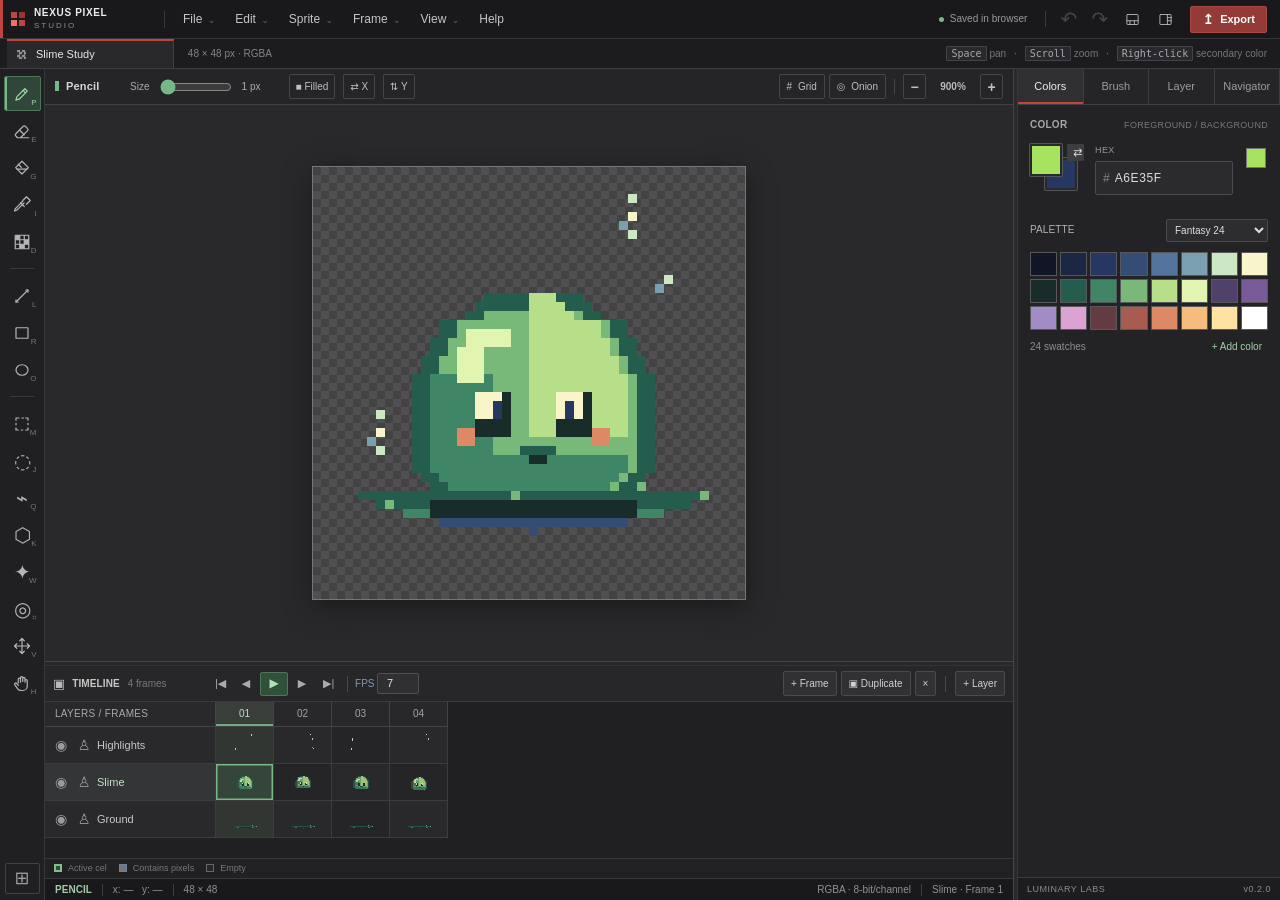
==== commit 9fe8a94c: "SG-2: expose precise selection tools and synchronize embedded distributions" ====
--- a/release/html5/index.html
+++ b/release/html5/index.html
@@ -296,6 +296,14 @@
 .sg2-hint{font-size:10px;line-height:1.5;color:var(--sub)}
 
 </style>
+<style>
+/* SG-2 advanced mask overlay and compact selection tools */
+#sg2SelectionCanvas{position:absolute;inset:0;width:100%;height:100%;z-index:7;pointer-events:none;image-rendering:pixelated}
+.sg2-operations{display:flex;gap:4px}
+.sg2-operations .sg2-option{flex:1;min-width:0;font-size:10px;padding:6px 4px}
+.sg2-brush-panel #sg2Tolerance{width:85px;max-width:90px}
+.sg2-brush-panel #sg2ToleranceValue{font-size:10px;color:var(--accent);min-width:22px;text-align:right}
+</style>
 </head>
 <body>
 <div class="app">
@@ -304,8 +312,8 @@
   <div class="top-divider"></div>
   <div class="menurow">
    <div class="menu-group"><button class="menu-trigger" data-menu="file">File <span>⌄</span></button><div class="menu-pop" id="menu-file"><button data-action="new">New sprite <kbd>Ctrl N</kbd></button><button data-action="open">Open project / image <kbd>Ctrl O</kbd></button><button data-action="save">Save project <kbd>Ctrl S</kbd></button><div class="menu-rule"></div><button data-action="png">Export frame PNG</button><button data-action="sheet">Export sprite sheet</button><button data-action="gif">Export animated GIF</button><button data-action="atlas">Export atlas JSON</button></div></div>
-   <div class="menu-group"><button class="menu-trigger" data-menu="edit">Edit <span>⌄</span></button><div class="menu-pop" id="menu-edit"><button data-action="undo">Undo <kbd>Ctrl Z</kbd></button><button data-action="redo">Redo <kbd>Ctrl Y</kbd></button><div class="menu-rule"></div><button data-action="copy">Copy selected <kbd>Ctrl C</kbd></button><button data-action="cut">Cut selected <kbd>Ctrl X</kbd></button><button data-action="paste">Paste selection <kbd>Ctrl V</kbd></button><button data-action="delete-selection">Clear selection <kbd>Del</kbd></button><button data-action="deselect">Deselect <kbd>Ctrl D</kbd></button></div></div>
-   <div class="menu-group"><button class="menu-trigger" data-menu="sprite">Sprite <span>⌄</span></button><div class="menu-pop" id="menu-sprite"><button data-action="resize">Resize canvas</button><button data-action="flip-h">Flip active cel horizontally</button><button data-action="flip-v">Flip active cel vertically</button><button data-action="clear-cel">Clear active cel</button><div class="menu-rule"></div><button data-action="toggle-grid">Toggle pixel grid</button><button data-action="toggle-onion">Toggle onion skin</button></div></div>
+   <div class="menu-group"><button class="menu-trigger" data-menu="edit">Edit <span>⌄</span></button><div class="menu-pop" id="menu-edit"><button data-action="undo">Undo <kbd>Ctrl Z</kbd></button><button data-action="redo">Redo <kbd>Ctrl Y</kbd></button><div class="menu-rule"></div><button data-action="copy">Copy selected <kbd>Ctrl C</kbd></button><button data-action="cut">Cut selected <kbd>Ctrl X</kbd></button><button data-action="paste">Paste selection <kbd>Ctrl V</kbd></button><button data-action="delete-selection">Clear selection <kbd>Del</kbd></button><button data-action="deselect">Deselect <kbd>Ctrl D</kbd></button><button data-action="select-all">Select all <kbd>Ctrl A</kbd></button><button data-action="invert-selection">Invert selection</button></div></div>
+   <div class="menu-group"><button class="menu-trigger" data-menu="sprite">Sprite <span>⌄</span></button><div class="menu-pop" id="menu-sprite"><button data-action="resize">Resize canvas</button><button data-action="flip-h">Flip active cel horizontally</button><button data-action="flip-v">Flip active cel vertically</button><button data-action="rotate-cw">Rotate selection clockwise</button><button data-action="rotate-ccw">Rotate selection counterclockwise</button><button data-action="crop-selection">Crop canvas to selection</button><button data-action="clear-cel">Clear active cel</button><div class="menu-rule"></div><button data-action="toggle-grid">Toggle pixel grid</button><button data-action="toggle-onion">Toggle onion skin</button></div></div>
    <div class="menu-group"><button class="menu-trigger" data-menu="frame">Frame <span>⌄</span></button><div class="menu-pop" id="menu-frame"><button data-action="add-frame">New empty frame</button><button data-action="duplicate-frame">Duplicate frame</button><button data-action="delete-frame">Delete frame</button><button data-action="play">Play / pause <kbd>Enter</kbd></button></div></div>
    <div class="menu-group"><button class="menu-trigger" data-menu="view">View <span>⌄</span></button><div class="menu-pop" id="menu-view"><button data-action="fit-view">Fit artwork <kbd>F</kbd></button><button data-action="toggle-inspector">Toggle right dock <kbd>Tab</kbd></button><button data-action="toggle-timeline">Toggle timeline <kbd>Shift Tab</kbd></button><div class="menu-rule"></div><button data-action="reset-workspace">Reset workspace</button><div class="menu-rule"></div><button data-action="fullscreen">Full-screen workspace</button></div></div>
    <button class="header-help" id="helpBtn" title="Keyboard shortcuts">Help</button>
@@ -339,6 +347,11 @@
    <button class="tool" data-tool="ellipse" title="Ellipse (O)"><span class="tool-symbol">◯</span><small>O</small></button>
    <div class="rail-divider"></div><div class="rail-label">EDIT</div>
    <button class="tool" data-tool="select" title="Rectangular marquee (M)"><span class="tool-symbol">▤</span><small>M</small></button>
+   <button class="tool" data-tool="select-ellipse" title="Ellipse selection (J)"><span class="tool-symbol">◌</span><small>J</small></button>
+   <button class="tool" data-tool="select-lasso" title="Freehand lasso (Q)"><span class="tool-symbol">⌁</span><small>Q</small></button>
+   <button class="tool" data-tool="select-polygon" title="Polygon selection (K)"><span class="tool-symbol">⬡</span><small>K</small></button>
+   <button class="tool" data-tool="select-wand" title="Contiguous magic wand (W)"><span class="tool-symbol">✦</span><small>W</small></button>
+   <button class="tool" data-tool="select-range" title="Global color range selection"><span class="tool-symbol">◎</span><small>⌗</small></button>
    <button class="tool" data-tool="move" title="Move pixels (V)"><span class="tool-symbol">✥</span><small>V</small></button>
    <button class="tool" data-tool="hand" title="Pan (H)"><span class="tool-symbol">⛶</span><small>H</small></button>
    <div class="rail-grow"></div>
@@ -357,7 +370,7 @@
       <canvas id="onionCanvas" aria-hidden="true"></canvas>
       <canvas id="renderCanvas" aria-label="Pixel art drawing canvas"></canvas>
       <div id="pixelGrid"></div><canvas id="interactiveCanvas" aria-hidden="true"></canvas>
-      <div id="selectionBox" hidden></div>
+      <canvas id="sg2SelectionCanvas" aria-hidden="true"></canvas><div id="selectionBox" hidden></div>
     </div>
     <div class="viewport-head"><span class="live-indicator"></span><span>PIXEL PREVIEW</span><span class="viewport-head-muted">nearest neighbor</span></div>
     <div class="viewport-bottom"><div class="axis-mark">↖ <span>Origin · top left</span></div><div class="viewport-instruction">Drag to draw <span>·</span> <kbd>Shift</kbd> straight line</div></div>
@@ -378,7 +391,13 @@
     <div class="inspector-section color-section" id="dock-color" role="tabpanel" aria-labelledby="tabColor"><div class="section-heading">COLOR <span class="section-faint">FOREGROUND / BACKGROUND</span></div><div class="color-main"><div class="color-stack"><button id="bgSwatch" class="stack-bg" title="Secondary color"></button><button id="fgSwatch" class="stack-fg" title="Primary color"></button><button id="swapColors" class="swap-colors" title="Swap colors (X)">⇄</button></div><div class="color-meta"><label for="colorHex">HEX</label><div class="hex-wrap"><span>#</span><input id="colorHex" value="A6E35F" maxlength="6" spellcheck="false" aria-label="Hex color"/></div></div><input type="color" id="colorPicker" value="#a6e35f" aria-label="Color picker" title="Pick foreground color" /></div>
      <div class="palette-heading"><span>PALETTE</span><select id="paletteSelect" aria-label="Color palette"><option value="DB32">DawnBringer 32</option><option value="PICO8">PICO-8</option><option value="FANTASY">Fantasy 24</option><option value="CUSTOM">Custom</option></select></div><div id="paletteGrid" class="palette-grid"></div><div class="palette-bottom"><span id="paletteInfo">32 swatches</span><button id="addColorBtn">+ Add color</button></div>
     </div>
-    <div class="inspector-section sg2-brush-panel" id="dock-brush" role="tabpanel" aria-labelledby="tabBrush"><div class="section-heading">DRAWING OPTIONS <span class="section-faint">SG-2</span></div><label>Brush shape<select id="sg2BrushShape"><option value="square">Square</option><option value="circle">Circle</option></select></label><div class="sg2-preset-row" aria-label="Brush size presets"><button data-sg2-preset="1">1px</button><button data-sg2-preset="2">2px</button><button data-sg2-preset="4">4px</button><button data-sg2-preset="8">8px</button><button data-sg2-preset="16">16px</button></div><button id="sg2PixelPerfect" class="sg2-option" aria-pressed="true">Pixel-perfect pencil</button><button id="sg2Pressure" class="sg2-option" aria-pressed="true">Pen pressure → size</button><label>Dither coverage<select id="sg2DitherPattern"><option value="checker">Checker · 50%</option><option value="bayer25">Bayer · 25%</option><option value="bayer50">Bayer · 50%</option><option value="bayer75">Bayer · 75%</option></select></label><div class="section-heading sg2-fx-heading">PIXEL ADJUSTMENTS</div><p class="sg2-hint">Affects visible pixels in active cel, within selection. Undo available.</p><button class="sg2-option" id="sg2Invert">Invert colors</button><button class="sg2-option" id="sg2Replace">Replace secondary → primary</button></div><div class="inspector-section layer-section" id="dock-layer" role="tabpanel" aria-labelledby="tabLayer"><div class="section-heading">ACTIVE LAYER <span class="section-faint" id="layerIndex">01 / 03</span></div><div class="layer-properties"><input id="layerName" class="layer-name-input" aria-label="Layer name" value="Highlights"/><div class="layer-property-row"><label>Opacity</label><input id="layerOpacity" type="range" min="0" max="100" value="100"/><span id="opacityReadout">100%</span></div><div class="layer-buttons"><button id="toggleLayerVisibility">◉ Visible</button><button id="toggleLayerLock">♙ Unlocked</button></div><div class="layer-buttons"><button id="layerUp" title="Move layer up">↑ Raise</button><button id="layerDown" title="Move layer down">↓ Lower</button><button id="deleteLayerBtn" title="Delete active layer">× Delete</button></div></div></div>
+    <div class="inspector-section sg2-brush-panel" id="dock-brush" role="tabpanel" aria-labelledby="tabBrush"><div class="section-heading">DRAWING OPTIONS <span class="section-faint">SG-2</span></div><label>Brush shape<select id="sg2BrushShape"><option value="square">Square</option><option value="circle">Circle</option></select></label><div class="sg2-preset-row" aria-label="Brush size presets"><button data-sg2-preset="1">1px</button><button data-sg2-preset="2">2px</button><button data-sg2-preset="4">4px</button><button data-sg2-preset="8">8px</button><button data-sg2-preset="16">16px</button></div><button id="sg2PixelPerfect" class="sg2-option" aria-pressed="true">Pixel-perfect pencil</button><button id="sg2Pressure" class="sg2-option" aria-pressed="true">Pen pressure → size</button><label>Dither coverage<select id="sg2DitherPattern"><option value="checker">Checker · 50%</option><option value="bayer25">Bayer · 25%</option><option value="bayer50">Bayer · 50%</option><option value="bayer75">Bayer · 75%</option></select></label><div class="section-heading sg2-fx-heading">PIXEL ADJUSTMENTS</div><p class="sg2-hint">Affects visible pixels in active cel, within selection. Undo available.</p><button class="sg2-option" id="sg2Invert">Invert colors</button><button class="sg2-option" id="sg2Replace">Replace secondary → primary</button><div class="section-heading sg2-fx-heading">SELECTION &amp; TRANSFORM</div>
+      <label>Combine<select id="sg2SelectMode" aria-label="Selection combination"><option value="replace">Replace</option><option value="add">Add</option><option value="subtract">Subtract</option><option value="intersect">Intersect</option></select></label>
+      <label>Color tolerance <span id="sg2ToleranceValue">0</span><input id="sg2Tolerance" type="range" min="0" max="255" step="1" value="0" aria-label="Selection color tolerance"/></label>
+      <div class="sg2-operations"><button class="sg2-option" id="sg2SelectAll">Select all</button><button class="sg2-option" id="sg2InvertSelection">Invert selection</button></div>
+      <div class="sg2-operations"><button class="sg2-option" id="sg2RotateCW">Rotate selection ↻</button><button class="sg2-option" id="sg2RotateCCW">Rotate selection ↺</button></div>
+      <button class="sg2-option" id="sg2CropSelection">Crop canvas to selection</button>
+      <p class="sg2-hint">Shift adds · Alt subtracts · Ctrl intersects. Polygon: Enter/double-click to finish, Esc to cancel. Rotation requires a selection.</p></div><div class="inspector-section layer-section" id="dock-layer" role="tabpanel" aria-labelledby="tabLayer"><div class="section-heading">ACTIVE LAYER <span class="section-faint" id="layerIndex">01 / 03</span></div><div class="layer-properties"><input id="layerName" class="layer-name-input" aria-label="Layer name" value="Highlights"/><div class="layer-property-row"><label>Opacity</label><input id="layerOpacity" type="range" min="0" max="100" value="100"/><span id="opacityReadout">100%</span></div><div class="layer-buttons"><button id="toggleLayerVisibility">◉ Visible</button><button id="toggleLayerLock">♙ Unlocked</button></div><div class="layer-buttons"><button id="layerUp" title="Move layer up">↑ Raise</button><button id="layerDown" title="Move layer down">↓ Lower</button><button id="deleteLayerBtn" title="Delete active layer">× Delete</button></div></div></div>
     <div class="inspector-section export-section" aria-hidden="true"><div class="section-heading">QUICK EXPORT</div><div class="export-tiles"><button data-action="png"><span class="export-icon">▤</span><span>PNG<small>Current frame</small></span></button><button data-action="gif"><span class="export-icon">▣</span><span>GIF<small>Animated loop</small></span></button><button data-action="sheet"><span class="export-icon">▦</span><span>Sheet<small>All frames</small></span></button><button data-action="save"><span class="export-icon">◫</span><span>Project<small>Editable .npx</small></span></button></div></div>
    </div>
    <div class="inspector-footer"><span>LUMINARY LABS</span><span>v0.2.0</span></div>
@@ -389,7 +408,323 @@
 <input id="fileInput" type="file" accept=".npx,.json,image/png,image/webp" hidden/>
 <dialog id="newDialog" class="modal"><form method="dialog" id="newForm"><div class="modal-top"><div class="modal-kicker">FILE / NEW</div><h2>New sprite</h2><p>Create an RGBA document with a transparent or solid background.</p></div><label>Project name<input name="name" type="text" value="Untitled Sprite" maxlength="60" required /></label><div class="modal-grid"><label>Width (px)<input name="width" type="number" value="64" min="1" max="512" required /></label><label>Height (px)<input name="height" type="number" value="64" min="1" max="512" required /></label></div><label>First layer<select name="background"><option value="transparent">Transparent</option><option value="white">White background</option></select></label><div class="modal-actions"><button type="button" class="ghost-button" id="newCancel">Cancel</button><button type="submit" class="primary-button">Create sprite</button></div></form></dialog>
 <dialog id="resizeDialog" class="modal"><form method="dialog" id="resizeForm"><div class="modal-top"><div class="modal-kicker">SPRITE PROPERTIES</div><h2>Resize canvas</h2><p>Resizes the canvas for every layer and frame, preserving artwork from the upper-left corner.</p></div><div class="modal-grid"><label>Width (px)<input name="width" type="number" min="1" max="512" required /></label><label>Height (px)<input name="height" type="number" min="1" max="512" required /></label></div><div class="modal-actions"><button type="button" class="ghost-button" id="resizeCancel">Cancel</button><button type="submit" class="primary-button">Resize</button></div></form></dialog>
-<dialog id="helpDialog" class="modal help-modal"><div class="modal-kicker">HELP / KEYBOARD</div><h2>Shortcuts</h2><div class="shortcut-columns"><div><h3>Tools</h3><p><kbd>P</kbd> Pencil</p><p><kbd>E</kbd> Eraser</p><p><kbd>G</kbd> Fill</p><p><kbd>I</kbd> Eyedropper</p><p><kbd>D</kbd> Dither</p><p><kbd>L</kbd> Line</p><p><kbd>R</kbd> Rectangle</p><p><kbd>O</kbd> Ellipse</p><p><kbd>M</kbd> Select</p><p><kbd>V</kbd> Move selection</p><p><kbd>H</kbd> Hand / pan</p></div><div><h3>Workspace</h3><p><kbd>Ctrl Z/Y</kbd> Undo / redo</p><p><kbd>Ctrl S</kbd> Save project</p><p><kbd>Ctrl O</kbd> Open project</p><p><kbd>Ctrl N</kbd> New document</p><p><kbd>Ctrl C/X/V</kbd> Copy / cut / paste</p><p><kbd>Ctrl D</kbd> Deselect</p><p><kbd>Del</kbd> Clear selected pixels</p><p><kbd>X</kbd> Swap colors</p><p><kbd>Enter</kbd> Play / pause</p><p><kbd>[ / ]</kbd> Brush size</p><p><kbd>Space + drag</kbd> Pan</p><p><kbd>Tab</kbd> Toggle right dock</p><p><kbd>Shift Tab</kbd> Toggle timeline</p><p><kbd>F</kbd> Fit artwork</p><p><kbd>Wheel</kbd> Zoom</p></div></div><div class="modal-actions"><button id="helpClose" class="primary-button">Done</button></div></dialog>
+<dialog id="helpDialog" class="modal help-modal"><div class="modal-kicker">HELP / KEYBOARD</div><h2>Shortcuts</h2><div class="shortcut-columns"><div><h3>Tools</h3><p><kbd>P</kbd> Pencil</p><p><kbd>E</kbd> Eraser</p><p><kbd>G</kbd> Fill</p><p><kbd>I</kbd> Eyedropper</p><p><kbd>D</kbd> Dither</p><p><kbd>L</kbd> Line</p><p><kbd>R</kbd> Rectangle</p><p><kbd>O</kbd> Ellipse</p><p><kbd>M</kbd> Rectangle selection</p><p><kbd>J</kbd> Ellipse selection</p><p><kbd>Q</kbd> Lasso selection</p><p><kbd>K</kbd> Polygon selection</p><p><kbd>W</kbd> Magic wand</p><p><kbd>V</kbd> Move selection</p><p><kbd>H</kbd> Hand / pan</p></div><div><h3>Workspace</h3><p><kbd>Ctrl Z/Y</kbd> Undo / redo</p><p><kbd>Ctrl S</kbd> Save project</p><p><kbd>Ctrl O</kbd> Open project</p><p><kbd>Ctrl N</kbd> New document</p><p><kbd>Ctrl C/X/V</kbd> Copy / cut / paste</p><p><kbd>Ctrl D</kbd> Deselect</p><p><kbd>Del</kbd> Clear selected pixels</p><p><kbd>X</kbd> Swap colors</p><p><kbd>Enter</kbd> Play / pause</p><p><kbd>[ / ]</kbd> Brush size</p><p><kbd>Space + drag</kbd> Pan</p><p><kbd>Tab</kbd> Toggle right dock</p><p><kbd>Shift Tab</kbd> Toggle timeline</p><p><kbd>F</kbd> Fit artwork</p><p><kbd>Wheel</kbd> Zoom</p></div></div><div class="modal-actions"><button id="helpClose" class="primary-button">Done</button></div></dialog>
+<script>
+/* SG-2 selection/transform raster engine. Offline, dependency-free, no DOM.
+   Masks use one byte per source pixel: 0 unselected, 1 selected. */
+(function (root, factory) {
+  const api = factory();
+  if (typeof module === 'object' && module.exports) module.exports = api;
+  else root.SG2Selection = api;
+})(typeof globalThis !== 'undefined' ? globalThis : this, function () {
+  'use strict';
+  const clamp = (n, min, max) => Math.max(min, Math.min(max, Math.trunc(n)));
+  function size(w, h) {
+    if (!Number.isInteger(w) || !Number.isInteger(h) || w < 1 || h < 1 || w * h > 512 * 512)
+      throw new RangeError('Invalid SG-2 raster dimensions');
+    return w * h;
+  }
+  function point(w, h, x, y) { return x >= 0 && y >= 0 && x < w && y < h; }
+  function rect(w, h, a, b) {
+    const mask = new Uint8Array(size(w, h));
+    const minX = clamp(Math.min(a.x, b.x), 0, w - 1), maxX = clamp(Math.max(a.x, b.x), 0, w - 1);
+    const minY = clamp(Math.min(a.y, b.y), 0, h - 1), maxY = clamp(Math.max(a.y, b.y), 0, h - 1);
+    for (let y = minY; y <= maxY; y++) mask.fill(1, y * w + minX, y * w + maxX + 1);
+    return mask;
+  }
+  function ellipse(w, h, a, b) {
+    const mask = new Uint8Array(size(w, h));
+    const x0 = clamp(Math.min(a.x, b.x), 0, w - 1), x1 = clamp(Math.max(a.x, b.x), 0, w - 1);
+    const y0 = clamp(Math.min(a.y, b.y), 0, h - 1), y1 = clamp(Math.max(a.y, b.y), 0, h - 1);
+    const rx = (x1 - x0 + 1) / 2, ry = (y1 - y0 + 1) / 2;
+    const cx = (x0 + x1 + 1) / 2, cy = (y0 + y1 + 1) / 2;
+    for (let y = y0; y <= y1; y++) for (let x = x0; x <= x1; x++) {
+      const dx = (x + .5 - cx) / rx, dy = (y + .5 - cy) / ry;
+      if (dx * dx + dy * dy <= 1.0000001) mask[y * w + x] = 1;
+    }
+    return mask;
+  }
+  function line(w, h, mask, a, b) {
+    let x0 = Math.trunc(a.x), y0 = Math.trunc(a.y);
+    const x1 = Math.trunc(b.x), y1 = Math.trunc(b.y);
+    const dx = Math.abs(x1 - x0), dy = -Math.abs(y1 - y0);
+    const sx = x0 < x1 ? 1 : -1, sy = y0 < y1 ? 1 : -1;
+    let err = dx + dy;
+    while (true) {
+      if (point(w, h, x0, y0)) mask[y0 * w + x0] = 1;
+      if (x0 === x1 && y0 === y1) break;
+      const e = 2 * err;
+      if (e >= dy) { err += dy; x0 += sx; }
+      if (e <= dx) { err += dx; y0 += sy; }
+    }
+  }
+  function polygon(w, h, points) {
+    const mask = new Uint8Array(size(w, h));
+    if (!points.length) return mask;
+    if (points.length < 3) { for (let i = 1; i < points.length; i++) line(w, h, mask, points[i - 1], points[i]); if (points.length === 1) line(w, h, mask, points[0], points[0]); return mask; }
+    let minX = w - 1, maxX = 0, minY = h - 1, maxY = 0;
+    for (const p of points) { minX = Math.min(minX, p.x); maxX = Math.max(maxX, p.x); minY = Math.min(minY, p.y); maxY = Math.max(maxY, p.y); }
+    minX = clamp(minX, 0, w - 1); minY = clamp(minY, 0, h - 1);
+    maxX = clamp(maxX, 0, w - 1); maxY = clamp(maxY, 0, h - 1);
+    for (let y = minY; y <= maxY; y++) for (let x = minX; x <= maxX; x++) {
+      const cx = x + .5, cy = y + .5;
+      let selected = false;
+      for (let i = 0, j = points.length - 1; i < points.length; j = i++) {
+        const a = points[i], b = points[j];
+        if ((a.y > cy) !== (b.y > cy) && cx < (b.x - a.x) * (cy - a.y) / (b.y - a.y) + a.x) selected = !selected;
+      }
+      if (selected) mask[y * w + x] = 1;
+    }
+    for (let i = 0; i < points.length; i++) line(w, h, mask, points[i], points[(i + 1) % points.length]);
+    return mask;
+  }
+  function wand(pixels, w, h, x, y, tolerance = 0, contiguous = true) {
+    const mask = new Uint8Array(size(w, h));
+    if (pixels.length !== w * h * 4 || !point(w, h, x, y)) return mask;
+    tolerance = clamp(tolerance, 0, 255);
+    const origin = y * w + x, base = origin * 4;
+    function matches(n) {
+      const i = n * 4;
+      return Math.abs(pixels[i] - pixels[base]) <= tolerance && Math.abs(pixels[i + 1] - pixels[base + 1]) <= tolerance &&
+        Math.abs(pixels[i + 2] - pixels[base + 2]) <= tolerance && Math.abs(pixels[i + 3] - pixels[base + 3]) <= tolerance;
+    }
+    if (!contiguous) { for (let n = 0; n < w * h; n++) if (matches(n)) mask[n] = 1; return mask; }
+    const queue = new Int32Array(w * h), seen = new Uint8Array(w * h);
+    let head = 0, tail = 1; queue[0] = origin; seen[origin] = 1;
+    while (head < tail) {
+      const n = queue[head++];
+      if (!matches(n)) continue;
+      mask[n] = 1;
+      const xx = n % w, yy = (n / w) | 0;
+      if (xx > 0 && !seen[n - 1]) { seen[n - 1] = 1; queue[tail++] = n - 1; }
+      if (xx < w - 1 && !seen[n + 1]) { seen[n + 1] = 1; queue[tail++] = n + 1; }
+      if (yy > 0 && !seen[n - w]) { seen[n - w] = 1; queue[tail++] = n - w; }
+      if (yy < h - 1 && !seen[n + w]) { seen[n + w] = 1; queue[tail++] = n + w; }
+    }
+    return mask;
+  }
+  function combine(previous, added, mode = 'replace') {
+    if (!['replace', 'add', 'subtract', 'intersect'].includes(mode)) throw new RangeError('Invalid selection mode');
+    if (previous && previous.length !== added.length) throw new RangeError('Mask size mismatch');
+    if (mode === 'replace') return new Uint8Array(added);
+    const result = new Uint8Array(added.length);
+    for (let n = 0; n < added.length; n++) {
+      const a = previous ? previous[n] : 0, b = added[n];
+      result[n] = mode === 'add' ? a | b : mode === 'subtract' ? a & (b ^ 1) : a & b;
+    }
+    return result;
+  }
+  function bounds(mask, w, h) {
+    if (mask.length !== size(w, h)) throw new RangeError('Mask size mismatch');
+    let x0 = w, y0 = h, x1 = -1, y1 = -1, count = 0;
+    for (let n = 0; n < mask.length; n++) if (mask[n]) {
+      const x = n % w, y = (n / w) | 0;
+      x0 = Math.min(x0, x); y0 = Math.min(y0, y); x1 = Math.max(x1, x); y1 = Math.max(y1, y); count++;
+    }
+    return count ? {x:x0, y:y0, w:x1-x0+1, h:y1-y0+1, count} : null;
+  }
+  function all(w, h) { return new Uint8Array(size(w, h)).fill(1); }
+  function copied(pixels, mask, w, h) {
+    if (pixels.length !== size(w, h) * 4 || mask.length !== w * h) throw new RangeError('Pixel data size mismatch');
+    const b = bounds(mask, w, h); if (!b) return null;
+    const out = new Uint8ClampedArray(b.w * b.h * 4);
+    for (let y = 0; y < b.h; y++) for (let x = 0; x < b.w; x++) {
+      const src = (y + b.y) * w + x + b.x;
+      if (mask[src]) out.set(pixels.subarray(src * 4, src * 4 + 4), (y * b.w + x) * 4);
+    }
+    return {width:b.w,height:b.h,data:out};
+  }
+  function cleared(pixels, mask, w, h) {
+    if (pixels.length !== size(w, h) * 4 || mask.length !== w * h) throw new RangeError('Pixel data size mismatch');
+    const out = new Uint8ClampedArray(pixels); let changed = 0;
+    for (let n = 0; n < mask.length; n++) if (mask[n] && out[n * 4 + 3]) { out.fill(0, n * 4, n * 4 + 4); changed++; }
+    return {data:out, changed};
+  }
+  function transformed(pixels, mask, w, h, operation, dx = 0, dy = 0) {
+    if (pixels.length !== size(w, h) * 4 || mask.length !== w * h) throw new RangeError('Pixel data size mismatch');
+    const b = bounds(mask, w, h);
+    if (!b) return {data:new Uint8ClampedArray(pixels), mask:new Uint8Array(mask), changed:false};
+    const out = new Uint8ClampedArray(pixels), newMask = new Uint8Array(mask.length);
+    for (let n = 0; n < mask.length; n++) if (mask[n]) out.fill(0, n * 4, n * 4 + 4);
+    let changed = false;
+    for (let n = 0; n < mask.length; n++) if (mask[n]) {
+      const x = n % w, y = (n / w) | 0, localX = x - b.x, localY = y - b.y;
+      let nx = x, ny = y;
+      switch (operation) {
+        case 'move': nx = x + Math.trunc(dx); ny = y + Math.trunc(dy); break;
+        case 'flip-h': nx = b.x + b.w - 1 - localX; break;
+        case 'flip-v': ny = b.y + b.h - 1 - localY; break;
+        case 'rotate-cw': nx = b.x + Math.floor((b.w - b.h) / 2) + b.h - 1 - localY; ny = b.y + Math.floor((b.h - b.w) / 2) + localX; break;
+        case 'rotate-ccw': nx = b.x + Math.floor((b.w - b.h) / 2) + localY; ny = b.y + Math.floor((b.h - b.w) / 2) + b.w - 1 - localX; break;
+        default: throw new RangeError('Unknown transform');
+      }
+      if (!point(w, h, nx, ny)) { changed = true; continue; }
+      const dst = ny * w + nx;
+      out.set(pixels.subarray(n * 4, n * 4 + 4), dst * 4); newMask[dst] = 1;
+      if (dst !== n) changed = true;
+    }
+    return {data:out, mask:newMask, changed};
+  }
+  return Object.freeze({rect, ellipse, polygon, wand, combine, bounds, all, copied, cleared, transformed});
+});
+
+</script>
+<script>
+/* SG-2 editor integration. Loaded before app.js in the classic-script runtime.
+   Selection state is ephemeral: no change to .npx v1 file format. */
+'use strict';
+function sg2SelectionTool(tool) { return ['select','select-ellipse','select-lasso','select-polygon','select-wand','select-range'].includes(tool); }
+function sg2CurrentMask() {
+  if (!state.selection) return null;
+  const len = project.width * project.height;
+  if (state.selectionMask && state.selectionMask.length === len) return state.selectionMask;
+  if (state.selection.w < 1 || state.selection.h < 1) return new Uint8Array(len);
+  const s = state.selection;
+  return SG2Selection.rect(project.width,project.height,{x:s.x,y:s.y},{x:s.x+s.w-1,y:s.y+s.h-1});
+}
+function sg2SetSelection(mask) {
+  if (!mask) { state.selectionMask=null;state.selection=null; }
+  else {
+    const b=SG2Selection.bounds(mask,project.width,project.height);
+    state.selectionMask=mask;
+    state.selection=b||{x:0,y:0,w:0,h:0};
+  }
+  updateSelectionBox();
+}
+function sg2DrawSelectionOverlay() {
+  const overlay=$('sg2SelectionCanvas');if(!overlay)return;
+  const w=project.width,h=project.height;
+  if(overlay.width!==w||overlay.height!==h){overlay.width=w;overlay.height=h;}
+  const g=overlay.getContext('2d');g.clearRect(0,0,w,h);
+  const mask=sg2CurrentMask();if(!mask||!state.selectionMask)return;
+  const image=g.createImageData(w,h),d=image.data;
+  for(let y=0;y<h;y++)for(let x=0;x<w;x++){
+    const i=y*w+x;if(!mask[i])continue;
+    const edge=x===0||y===0||x===w-1||y===h-1||!mask[i-1]||!mask[i+1]||!mask[i-w]||!mask[i+w];
+    if(!edge)continue;
+    const o=i*4,light=(x+y)%2===0;
+    d[o]=light?245:20;d[o+1]=light?245:20;d[o+2]=light?245:20;d[o+3]=255;
+  }
+  g.putImageData(image,0,0);
+}
+function sg2SelectionMode(e) {
+  if(e.altKey)return 'subtract';if(e.shiftKey)return 'add';if(e.ctrlKey||e.metaKey)return 'intersect';
+  return $('sg2SelectMode').value;
+}
+function sg2SelectionShape(kind,d,p) {
+  const w=project.width,h=project.height;
+  if(kind==='select')return SG2Selection.rect(w,h,d.start,p);
+  if(kind==='select-ellipse')return SG2Selection.ellipse(w,h,d.start,p);
+  return SG2Selection.polygon(w,h,d.points);
+}
+function sg2SelectionDown(e,p) {
+  const w=project.width,h=project.height,kind=state.tool;
+  if(kind==='select-wand'||kind==='select-range'){
+    const pixels=ctx(selectedCel()).getImageData(0,0,w,h).data;
+    const mask=SG2Selection.wand(pixels,w,h,p.x,p.y,Number($('sg2Tolerance').value),kind==='select-wand');
+    sg2SetSelection(SG2Selection.combine(sg2CurrentMask(),mask,sg2SelectionMode(e)));
+    state.drag=null;return;
+  }
+  if(kind==='select-polygon'){
+    if(!state.sg2Polygon){state.sg2Polygon={points:[p],base:sg2CurrentMask(),mode:sg2SelectionMode(e)};toast('Click vertices; Enter or double-click closes polygon');}
+    else {const pts=state.sg2Polygon.points,prev=pts[pts.length-1];if(p.x!==prev.x||p.y!==prev.y)pts.push(p);}
+    const d=state.sg2Polygon;
+    sg2SetSelection(SG2Selection.combine(d.base,SG2Selection.polygon(w,h,d.points),d.mode));
+    state.drag=null;return;
+  }
+  const d={tool:'sg2select',kind,start:p,points:[p],base:sg2CurrentMask(),mode:sg2SelectionMode(e)};
+  state.drag=d;sg2SetSelection(SG2Selection.combine(d.base,sg2SelectionShape(kind,d,p),d.mode));
+}
+function sg2SelectionMove(p) {
+  const d=state.drag;if(!d||d.tool!=='sg2select')return;
+  if(d.kind==='select-lasso'){const prev=d.points[d.points.length-1];if(prev.x!==p.x||prev.y!==p.y)d.points.push(p);}
+  sg2SetSelection(SG2Selection.combine(d.base,sg2SelectionShape(d.kind,d,p),d.mode));
+}
+function sg2SelectionFinish(e) {
+  const d=state.drag;if(!d||d.tool!=='sg2select')return;
+  const p=canvasPoint(e);sg2SelectionMove({x:clamp(p.x,0,project.width-1),y:clamp(p.y,0,project.height-1)});
+  state.drag=null;
+}
+function sg2PolygonHover(p) {
+  const d=state.sg2Polygon;if(!d||d.points.length<2)return;
+  sg2SetSelection(SG2Selection.combine(d.base,SG2Selection.polygon(project.width,project.height,[...d.points,p]),d.mode));
+}
+function sg2PolygonFinish() {
+  const d=state.sg2Polygon;if(!d)return;
+  state.sg2Polygon=null;
+  if(d.points.length<3){sg2SetSelection(d.base);toast('Polygon needs three vertices');return;}
+  sg2SetSelection(SG2Selection.combine(d.base,SG2Selection.polygon(project.width,project.height,d.points),d.mode));
+}
+function sg2PolygonCancel() {
+  if(!state.sg2Polygon)return;
+  const original=state.sg2Polygon.base;state.sg2Polygon=null;sg2SetSelection(original);
+}
+function sg2Image() {return ctx(selectedCel()).getImageData(0,0,project.width,project.height);}
+function sg2WritePixels(bytes) {ctx(selectedCel()).putImageData(new ImageData(bytes,project.width,project.height),0,0);}
+function sg2Copy(cut=false) {
+  const w=project.width,h=project.height,mask=sg2CurrentMask()||SG2Selection.all(w,h);
+  const pixels=sg2Image();const selection=SG2Selection.copied(pixels.data,mask,w,h);
+  if(!selection){toast('Selection is empty');return;}
+  state.clipboard=new ImageData(selection.data,selection.width,selection.height);
+  if(cut){
+    if(selectedLayer().locked||!selectedLayer().visible){toast('Unlock and show layer first');return;}
+    const cleared=SG2Selection.cleared(pixels.data,mask,w,h);
+    if(cleared.changed){checkpoint();sg2WritePixels(cleared.data);finishDraw();}
+  }
+  toast(cut?'Pixels cut':'Pixels copied');
+}
+function sg2Delete() {
+  if(selectedLayer().locked||!selectedLayer().visible){toast('Unlock and show layer first');return;}
+  const w=project.width,h=project.height,mask=sg2CurrentMask()||SG2Selection.all(w,h);
+  const cleared=SG2Selection.cleared(sg2Image().data,mask,w,h);
+  if(!cleared.changed){toast('No pixels to clear');return;}
+  checkpoint();sg2WritePixels(cleared.data);finishDraw();
+}
+function sg2Transform(operation) {
+  if(selectedLayer().locked||!selectedLayer().visible){toast('Unlock and show layer first');return;}
+  const w=project.width,h=project.height,previous=sg2CurrentMask();
+  if((operation==='rotate-cw'||operation==='rotate-ccw')&&!previous){toast('Select pixels before rotating');return;}
+  const source=sg2Image(),result=SG2Selection.transformed(source.data,previous||SG2Selection.all(w,h),w,h,operation);
+  if(!result.changed){toast('Nothing to transform');return;}
+  checkpoint();sg2WritePixels(result.data);sg2SetSelection(previous?result.mask:null);finishDraw();
+}
+function sg2StartMove(point) {
+  const mask=sg2CurrentMask();if(!mask)return false;
+  state.drag={tool:'sg2move',start:point,original:sg2Image(),mask:new Uint8Array(mask),bounds:SG2Selection.bounds(mask,project.width,project.height),dx:0,dy:0};
+  return true;
+}
+function sg2MovePreview(p) {
+  const d=state.drag;if(!d||d.tool!=='sg2move'||!d.bounds)return;
+  const b=d.bounds;
+  const dx=clamp(p.x-d.start.x,-b.x,project.width-b.x-b.w),dy=clamp(p.y-d.start.y,-b.y,project.height-b.y-b.h);
+  if(dx===d.dx&&dy===d.dy)return;
+  d.dx=dx;d.dy=dy;
+  const r=SG2Selection.transformed(d.original.data,d.mask,project.width,project.height,'move',dx,dy);
+  sg2WritePixels(r.data);sg2SetSelection(r.mask);renderCanvas();
+}
+function sg2MoveFinish(e) {
+  const d=state.drag;if(!d||d.tool!=='sg2move')return;
+  const p=canvasPoint(e);sg2MovePreview(p);
+  state.drag=null;sg2WritePixels(d.original.data);sg2SetSelection(d.mask);
+  if(!d.dx&&!d.dy){renderCanvas();return;}
+  checkpoint();
+  const r=SG2Selection.transformed(d.original.data,d.mask,project.width,project.height,'move',d.dx,d.dy);
+  sg2WritePixels(r.data);sg2SetSelection(r.mask);finishDraw();
+}
+function sg2CropSelection() {
+  const mask=sg2CurrentMask();if(!mask){toast('Select an area first');return;}
+  const b=SG2Selection.bounds(mask,project.width,project.height);if(!b){toast('Selection is empty');return;}
+  if(b.w===project.width&&b.h===project.height&&b.x===0&&b.y===0){toast('Selection already fills canvas');return;}
+  checkpoint();const oldWidth=project.width;
+  for(const layer of project.layers){layer.cels=layer.cels.map(cel=>{const canvas=makeCanvas(b.w,b.h);ctx(canvas).drawImage(cel,b.x,b.y,b.w,b.h,0,0,b.w,b.h);return canvas;});}
+  project.width=b.w;project.height=b.h;
+  const cropped=new Uint8Array(b.w*b.h);for(let y=0;y<b.h;y++)for(let x=0;x<b.w;x++)cropped[y*b.w+x]=mask[(b.y+y)*oldWidth+b.x+x];
+  sg2SetSelection(cropped);refreshAll();changed();fit();toast('Canvas cropped to selection bounds');
+}
+function sg2SelectAll(){sg2SetSelection(SG2Selection.all(project.width,project.height));}
+function sg2InvertSelection(){const base=sg2CurrentMask();if(!base)return sg2SetSelection(new Uint8Array(project.width*project.height));const inverse=new Uint8Array(base.length);for(let i=0;i<base.length;i++)inverse[i]=base[i]?0:1;sg2SetSelection(inverse);}
+
+</script>
 <script>
 /* Nexus Pixel Studio v0.1 — self-contained HTML Canvas pixel editor.
    RGBA document model: a separate transparent canvas for every layer/frame cel.
@@ -523,7 +858,7 @@
  const o=ctx(oc);o.clearRect(0,0,w,h);if(state.onion&&project.frames.length>1){o.globalAlpha=.28;o.drawImage(composeFrame((state.frame-1+project.frames.length)%project.frames.length),0,0);o.globalAlpha=.13;o.drawImage(composeFrame((state.frame+1)%project.frames.length),0,0);o.globalAlpha=1}
  const p=$('previewCanvas');if(p.width!==w||p.height!==h){p.width=w;p.height=h}const pc=ctx(p);pc.clearRect(0,0,w,h);pc.drawImage(composed,0,0);$('previewFrame').textContent=`${String(state.frame+1).padStart(2,'0')} / ${String(project.frames.length).padStart(2,'0')}`;renderCount++}
 function updateArtboard(){const w=project.width*state.zoom,h=project.height*state.zoom;const a=$('artboard');a.style.width=w+'px';a.style.height=h+'px';a.style.marginLeft=state.panX+'px';a.style.marginTop=state.panY+'px';$('zoomValue').textContent=Math.round(state.zoom*100)+'%';const g=$('pixelGrid');g.classList.toggle('on',state.grid&&state.zoom>=7);g.style.backgroundImage='linear-gradient(90deg,#0b162a41 1px, transparent 1px),linear-gradient(#0b162a41 1px, transparent 1px)';g.style.backgroundSize=`${state.zoom}px ${state.zoom}px`;g.style.backgroundPosition='0 0';updateSelectionBox()}
-function updateSelectionBox(){const s=state.selection,box=$('selectionBox');if(!s||s.w<1||s.h<1){box.hidden=true;return}box.hidden=false;box.style.left=s.x*state.zoom+'px';box.style.top=s.y*state.zoom+'px';box.style.width=s.w*state.zoom+'px';box.style.height=s.h*state.zoom+'px'}
+function updateSelectionBox(){const s=state.selection,box=$('selectionBox'),exact=!!state.selectionMask&&state.selectionMask.length===project.width*project.height;if(!s||s.w<1||s.h<1||exact){box.hidden=true}else{box.hidden=false;box.style.left=s.x*state.zoom+'px';box.style.top=s.y*state.zoom+'px';box.style.width=s.w*state.zoom+'px';box.style.height=s.h*state.zoom+'px'}sg2DrawSelectionOverlay()}
 function setZoom(value,around=null){state.zoom=clamp(Math.round(value),2,32);updateArtboard()}
 function fit(){const v=$('viewport');state.panX=0;state.panY=0;setZoom(Math.floor(Math.min((v.clientWidth-140)/project.width,(v.clientHeight-100)/project.height,16))||2)}
 function updateTimeline(){
@@ -551,11 +886,11 @@
 function toast(message){const t=$('toast');t.textContent=message;t.classList.add('show');clearTimeout(toastTimer);toastTimer=setTimeout(()=>t.classList.remove('show'),2500)}
 function setForeground(col){const c=normalHex(col);if(!c)return;state.fg=c;updateInspector()}
 function swapColors(){[state.fg,state.bg]=[state.bg,state.fg];updateInspector()}
-function setTool(tool){state.tool=tool;state.drag=null;updateInspector()}
+function setTool(tool){if(tool!=='select-polygon')sg2PolygonCancel();state.tool=tool;state.drag=null;updateInspector()}
 // ----- Pixel operations: integer coordinates; no anti-aliasing -----
 function canvasPoint(e){const r=$('artboard').getBoundingClientRect();return {x:Math.floor((e.clientX-r.left)/state.zoom),y:Math.floor((e.clientY-r.top)/state.zoom)}}
 function inside(x,y){return x>=0&&y>=0&&x<project.width&&y<project.height}
-function withinSelection(x,y){const s=state.selection;return !s||(x>=s.x&&y>=s.y&&x<s.x+s.w&&y<s.y+s.h)}
+function withinSelection(x,y){const m=sg2CurrentMask();return !m||!!m[y*project.width+x]}
 
 function sg2Pressure(e){return state.pressureEnabled&&e.pointerType==='pen'&&Number(e.pressure)>0?clamp(Number(e.pressure),.15,1):1}
 function sg2DitherAllows(x,y){
@@ -573,7 +908,7 @@
   const bx=cx-off,by=cy-off,mid=(size-1)/2;
   for(let py=by;py<by+size;py++)for(let px=bx;px<bx+size;px++){
    if(!inside(px,py)||!withinSelection(px,py))continue;
-   if(state.brushShape==='circle'&&Math.hypot(px-bx-mid,py-by-mid)>size/2)continue;
+   if(state.brushShape==='circle'&&Math.hypot(px-bx-mid,py-by-mid)>size/2-(size%2?.5:.1))continue;
    if(dither&&!sg2DitherAllows(px,py))continue;
    if(eraser)c.clearRect(px,py,1,1);else{c.fillStyle=color;c.fillRect(px,py,1,1)}
   }
@@ -628,20 +963,23 @@
  if(!inside(point.x,point.y))return;
  target.setPointerCapture(e.pointerId);stopPlayback();
  if(state.tool==='eyedropper'){pickColor(point.x,point.y);return}
- if(state.tool==='select'){state.drag={tool:'select',start:point};state.selection=normRect(point,point);updateSelectionBox();return}
+ if(sg2SelectionTool(state.tool)){sg2SelectionDown(e,point);return}
  const l=selectedLayer();if(l.locked){toast('Unlock layer to edit pixels');return}if(!l.visible){toast('Show layer to edit pixels');return}
  const tool=state.tool,cell=selectedCel(),c=ctx(cell),color=e.button===2?state.bg:state.fg;
  if(tool==='move'){
+  if(sg2StartMove(point))return;
   if(!state.selection)state.selection={x:0,y:0,w:project.width,h:project.height};const s={...state.selection};const base=c.getImageData(0,0,project.width,project.height);const original=copyCel(cell);state.drag={tool, start:point,last:point,base,s,original,moved:false};updateSelectionBox();return;
  }
  checkpoint();const straight=e.shiftKey&&['pencil','eraser','dither'].includes(tool);const pixelPerfect=tool==='pencil'&&state.pixelPerfect&&state.brush===1&&state.brushShape==='square'&&!straight;state.drag={tool,start:point,last:point,straight,pixelPerfect,path:pixelPerfect?[{...point,pressure:sg2Pressure(e)}]:null,base:(straight||pixelPerfect||['line','rect','ellipse'].includes(tool))?c.getImageData(0,0,project.width,project.height):null,color,moved:false};
  if(tool==='fill'){floodFill(cell,point.x,point.y,color);finishDraw();return}
  if(['pencil','eraser','dither'].includes(tool)){paintPixel(c,point.x,point.y,color,tool==='eraser',tool==='dither',sg2Pressure(e));renderCanvas()}
 }
-function handlePointerMove(e){const point=canvasPoint(e);$('coordLabel').innerHTML=inside(point.x,point.y)?`x: ${point.x} &nbsp; y: ${point.y}`:'x: — &nbsp; y: —';const d=state.drag;if(!d)return;
+function handlePointerMove(e){const point=canvasPoint(e);$('coordLabel').innerHTML=inside(point.x,point.y)?`x: ${point.x} &nbsp; y: ${point.y}`:'x: — &nbsp; y: —';if(state.sg2Polygon)sg2PolygonHover({x:clamp(point.x,0,project.width-1),y:clamp(point.y,0,project.height-1)});const d=state.drag;if(!d)return;
  if(d.tool==='pan'){state.panX=d.panX+(e.clientX-d.originX);state.panY=d.panY+(e.clientY-d.originY);updateArtboard();return}
  if(d.tool==='select'){state.selection=normRect(d.start,point);updateSelectionBox();return}
  const l=selectedLayer(),c=ctx(l.cels[state.frame]);const p={x:clamp(point.x,0,project.width-1),y:clamp(point.y,0,project.height-1)};
+ if(d.tool==='sg2select'){sg2SelectionMove(p);return}
+ if(d.tool==='sg2move'){sg2MovePreview(p);return}
  if(d.tool==='move'){
   const dx=p.x-d.start.x,dy=p.y-d.start.y;savedMove(c,d,dx,dy);d.moved=dx!==0||dy!==0;d.last=p;state.selection={x:clamp(d.s.x+dx,0,project.width-1),y:clamp(d.s.y+dy,0,project.height-1),w:d.s.w,h:d.s.h};updateSelectionBox();renderCanvas();return;
  }
@@ -650,6 +988,8 @@
 }
 function savedMove(c,d,dx,dy){c.putImageData(d.base,0,0);c.clearRect(d.s.x,d.s.y,d.s.w,d.s.h);c.drawImage(d.original,d.s.x,d.s.y,d.s.w,d.s.h,d.s.x+dx,d.s.y+dy,d.s.w,d.s.h)}
 function handlePointerUp(e){const d=state.drag;if(!d)return;if(d.tool==='pan'){$('viewport').style.cursor='crosshair';state.drag=null;return}
+ if(d.tool==='sg2select'){sg2SelectionFinish(e);return}
+ if(d.tool==='sg2move'){sg2MoveFinish(e);return}
  if(d.tool==='select'){state.drag=null;updateSelectionBox();return}
  if(d.tool==='move'){if(d.moved){const c=ctx(selectedCel());c.putImageData(d.base,0,0);checkpoint();savedMove(c,d,d.last.x-d.start.x,d.last.y-d.start.y);finishDraw()}else state.drag=null;return}
  if(['pencil','eraser','dither'].includes(d.tool)){const p=canvasPoint(e);if(p.x!==d.last.x||p.y!==d.last.y)handlePointerMove(e);finishDraw();return}
@@ -671,10 +1011,10 @@
  if(!changedPixels){toast('No matching pixels');return}
  checkpoint();c.putImageData(image,0,0);finishDraw();toast(changedPixels+' pixels updated');
 }
-function copySelection(cut=false){const s=state.selection||{x:0,y:0,w:project.width,h:project.height};state.clipboard=ctx(selectedCel()).getImageData(s.x,s.y,s.w,s.h);if(cut){checkpoint();ctx(selectedCel()).clearRect(s.x,s.y,s.w,s.h);finishDraw()}toast(cut?'Pixels cut':'Pixels copied')}
-function pasteSelection(){if(!state.clipboard){toast('Nothing copied yet');return}if(selectedLayer().locked){toast('Unlock layer first');return}checkpoint();const clip=state.clipboard,temp=makeCanvas(clip.width,clip.height);ctx(temp).putImageData(clip,0,0);const x=state.selection?.x??Math.floor((project.width-clip.width)/2),y=state.selection?.y??Math.floor((project.height-clip.height)/2);ctx(selectedCel()).drawImage(temp,x,y);state.selection={x:clamp(x,0,project.width-1),y:clamp(y,0,project.height-1),w:Math.min(clip.width,project.width-x),h:Math.min(clip.height,project.height-y)};finishDraw();toast('Pixels pasted')}
-function deleteSelection(){if(selectedLayer().locked)return toast('Unlock layer first');checkpoint();const s=state.selection||{x:0,y:0,w:project.width,h:project.height};ctx(selectedCel()).clearRect(s.x,s.y,s.w,s.h);finishDraw()}
-function applyFlip(horizontal){if(selectedLayer().locked)return toast('Unlock layer first');checkpoint();const c=selectedCel(),original=copyCel(c),g=ctx(c);g.clearRect(0,0,c.width,c.height);g.save();if(horizontal){g.translate(c.width,0);g.scale(-1,1)}else{g.translate(0,c.height);g.scale(1,-1)}g.drawImage(original,0,0);g.restore();finishDraw()}
+function copySelection(cut=false){return sg2Copy(cut)}
+function pasteSelection(){if(!state.clipboard){toast('Nothing copied yet');return}if(selectedLayer().locked){toast('Unlock layer first');return}checkpoint();const clip=state.clipboard,temp=makeCanvas(clip.width,clip.height);ctx(temp).putImageData(clip,0,0);const x=state.selection?.x??Math.floor((project.width-clip.width)/2),y=state.selection?.y??Math.floor((project.height-clip.height)/2);ctx(selectedCel()).drawImage(temp,x,y);state.selectionMask=null;state.selection={x:clamp(x,0,project.width-1),y:clamp(y,0,project.height-1),w:Math.min(clip.width,project.width-x),h:Math.min(clip.height,project.height-y)};finishDraw();toast('Pixels pasted')}
+function deleteSelection(){return sg2Delete()}
+function applyFlip(horizontal){if(sg2CurrentMask())return sg2Transform(horizontal?'flip-h':'flip-v');if(selectedLayer().locked)return toast('Unlock layer first');checkpoint();const c=selectedCel(),original=copyCel(c),g=ctx(c);g.clearRect(0,0,c.width,c.height);g.save();if(horizontal){g.translate(c.width,0);g.scale(-1,1)}else{g.translate(0,c.height);g.scale(1,-1)}g.drawImage(original,0,0);g.restore();finishDraw()}
 // ----- Layers, animation, document actions -----
 function addFrame(duplicate=false){if(project.frames.length>=128){toast('Maximum 128 frames');return}if(!fitsMemoryBudget(project.width,project.height,project.frames.length+1,project.layers.length))return toast('Document memory limit reached');checkpoint();const current=state.frame;project.frames.splice(current+1,0,{duration:project.frames[current].duration});for(const l of project.layers){l.cels.splice(current+1,0,duplicate?copyCel(l.cels[current]):makeCanvas(project.width,project.height))}state.frame=current+1;refreshAll();changed();toast(duplicate?'Frame duplicated':'Empty frame added')}
 function deleteFrame(){if(project.frames.length===1)return toast('Keep at least one frame');checkpoint();project.frames.splice(state.frame,1);for(const l of project.layers)l.cels.splice(state.frame,1);state.frame=clamp(state.frame,0,project.frames.length-1);refreshAll();changed()}
@@ -749,7 +1089,12 @@
  case 'cut':copySelection(true);break;
  case 'paste':pasteSelection();break;
  case 'delete-selection':deleteSelection();break;
- case 'deselect':state.selection=null;updateSelectionBox();break;
+ case 'select-all':sg2SelectAll();break;
+ case 'invert-selection':sg2InvertSelection();break;
+ case 'rotate-cw':sg2Transform('rotate-cw');break;
+ case 'rotate-ccw':sg2Transform('rotate-ccw');break;
+ case 'crop-selection':sg2CropSelection();break;
+ case 'deselect':sg2SetSelection(null);break;
  case 'resize':$('resizeForm').elements.width.value=project.width;$('resizeForm').elements.height.value=project.height;$('resizeDialog').showModal();break;
  case 'flip-h':applyFlip(true);break;
  case 'flip-v':applyFlip(false);break;
@@ -849,6 +1194,7 @@
  document.addEventListener('pointerdown',e=>{if(!e.target.closest('.menu-group'))document.querySelectorAll('.menu-group.open').forEach(x=>x.classList.remove('open'))});
  const viewport=$('viewport');viewport.addEventListener('pointerdown',handlePointerDown);viewport.addEventListener('pointermove',handlePointerMove);viewport.addEventListener('pointerup',handlePointerUp);viewport.addEventListener('pointercancel',handlePointerUp);viewport.addEventListener('contextmenu',e=>e.preventDefault());
  viewport.addEventListener('wheel',e=>{e.preventDefault();setZoom(state.zoom+(e.deltaY<0?1:-1))},{passive:false});
+ viewport.addEventListener('dblclick',e=>{if(state.sg2Polygon){e.preventDefault();sg2PolygonFinish()}});
  $('zoomIn').onclick=()=>setZoom(state.zoom+1);$('zoomOut').onclick=()=>setZoom(state.zoom-1);$('fitBtn').onclick=fit;
  $('brushSize').oninput=e=>{state.brush=Number(e.target.value);$('brushSizeLabel').textContent=state.brush+' px';document.querySelectorAll('[data-sg2-preset]').forEach(b=>b.classList.toggle('selected',Number(b.dataset.sg2Preset)===state.brush))};
  $('sg2BrushShape').onchange=e=>{state.brushShape=e.target.value;updateInspector()};
@@ -858,6 +1204,12 @@
  document.querySelectorAll('[data-sg2-preset]').forEach(b=>b.onclick=()=>{state.brush=clamp(Number(b.dataset.sg2Preset),1,16);updateInspector()});
  $('sg2Invert').onclick=()=>sg2AdjustCel('invert');
  $('sg2Replace').onclick=()=>sg2AdjustCel('replace');
+ $('sg2Tolerance').oninput=e=>$('sg2ToleranceValue').textContent=e.target.value;
+ $('sg2SelectAll').onclick=sg2SelectAll;
+ $('sg2InvertSelection').onclick=sg2InvertSelection;
+ $('sg2RotateCW').onclick=()=>sg2Transform('rotate-cw');
+ $('sg2RotateCCW').onclick=()=>sg2Transform('rotate-ccw');
+ $('sg2CropSelection').onclick=sg2CropSelection;
  $('filledToggle').onclick=()=>{state.filled=!state.filled;updateInspector()};$('symXToggle').onclick=()=>{state.symX=!state.symX;updateInspector()};$('symYToggle').onclick=()=>{state.symY=!state.symY;updateInspector()};
  $('gridToggle').onclick=()=>action('toggle-grid');$('onionToggle').onclick=()=>action('toggle-onion');
  $('colorPicker').oninput=e=>setForeground(e.target.value);$('colorHex').addEventListener('change',e=>{if(normalHex(e.target.value))setForeground(e.target.value);else updateInspector()});
@@ -881,13 +1233,16 @@
  document.addEventListener('keydown',e=>{
   const input=e.target.closest('input,select,textarea,dialog');if(input&&!(e.ctrlKey&&['s','o','n'].includes(e.key.toLowerCase())))return;
   const k=e.key.toLowerCase(),ctrl=e.ctrlKey||e.metaKey;
-  if(ctrl){const cmds={z:e.shiftKey?'redo':'undo',y:'redo',s:'save',o:'open',n:'new',c:'copy',x:'cut',v:'paste',d:'deselect'};if(cmds[k]){e.preventDefault();action(cmds[k]);return}}
-  const tools={p:'pencil',e:'eraser',g:'fill',i:'eyedropper',d:'dither',l:'line',r:'rect',o:'ellipse',m:'select',v:'move',h:'hand'};
+  if(ctrl){const cmds={z:e.shiftKey?'redo':'undo',y:'redo',s:'save',o:'open',n:'new',c:'copy',x:'cut',v:'paste',d:'deselect',a:'select-all'};if(cmds[k]){e.preventDefault();action(cmds[k]);return}}
+  const tools={p:'pencil',e:'eraser',g:'fill',i:'eyedropper',d:'dither',l:'line',r:'rect',o:'ellipse',m:'select',j:'select-ellipse',q:'select-lasso',k:'select-polygon',w:'select-wand',v:'move',h:'hand'};
   if(tools[k]){setTool(tools[k]);return}
   if(k===' '){state.space=true;e.preventDefault();return}
   if(k==='f'){fit();return}
   if(k==='tab'&&(document.activeElement===viewport||document.activeElement===document.body)){e.preventDefault();if(e.shiftKey)toggleTimeline();else toggleInspector();return}
   if(k==='x'){swapColors();return}
+  if(k==='escape'&&state.sg2Polygon){sg2PolygonCancel();e.preventDefault();return}
+  if(k==='escape'){sg2SetSelection(null);e.preventDefault();return}
+  if(k==='enter'&&state.sg2Polygon){sg2PolygonFinish();e.preventDefault();return}
   if(k==='enter'){togglePlay();e.preventDefault();return}
   if(k==='['){state.brush=clamp(state.brush-1,1,16);updateInspector();return}
   if(k===']'){state.brush=clamp(state.brush+1,1,16);updateInspector();return}
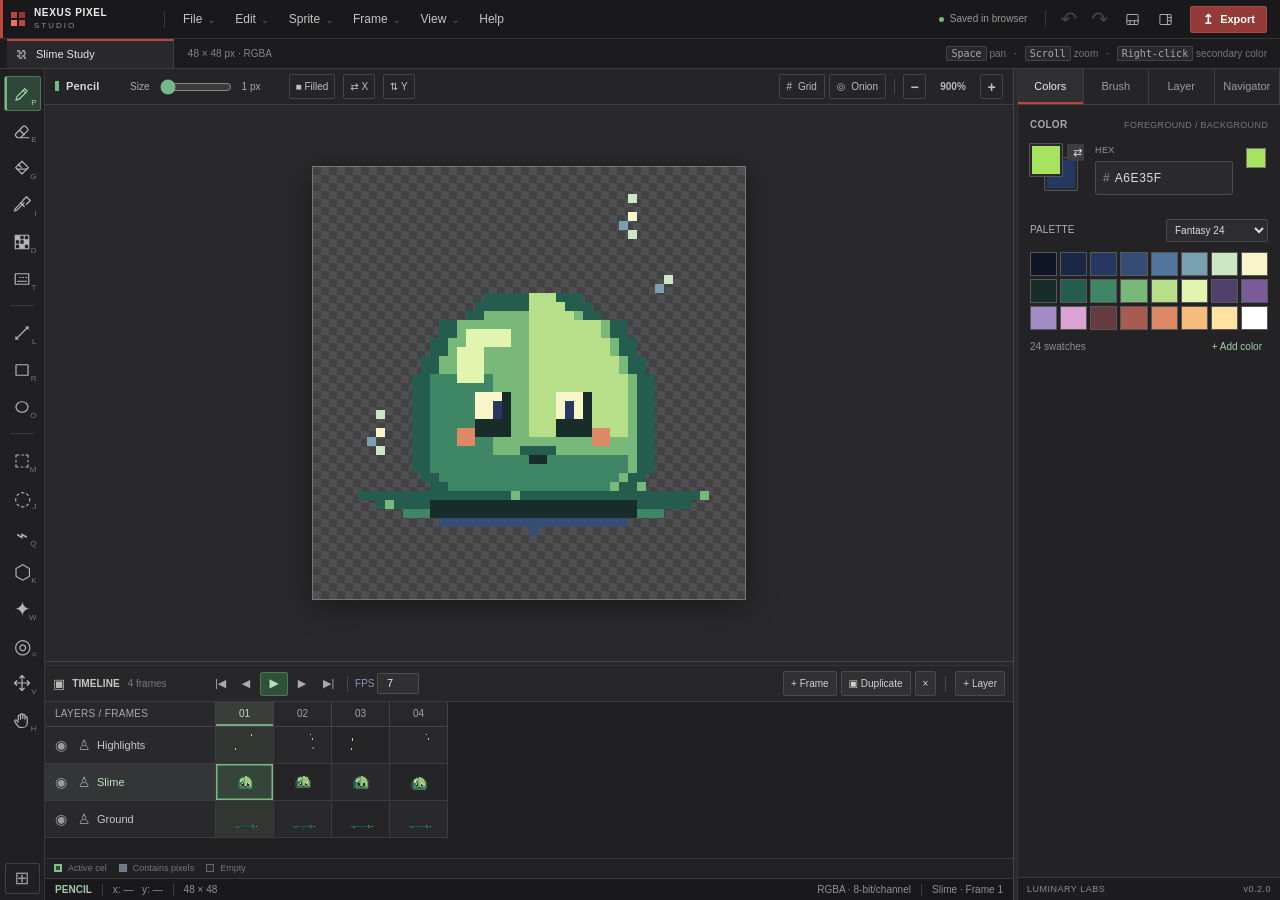
==== commit 8bad5d52: "SG-2: synchronize custom brush, gradient and HSV/outline UI across distributions" ====
--- a/release/html5/index.html
+++ b/release/html5/index.html
@@ -304,6 +304,14 @@
 .sg2-brush-panel #sg2Tolerance{width:85px;max-width:90px}
 .sg2-brush-panel #sg2ToleranceValue{font-size:10px;color:var(--accent);min-width:22px;text-align:right}
 </style>
+<style>
+/* SG-2 paint/gradient parity controls */
+.sg2-brush-panel .sg2-operations button{flex:1}
+.sg2-brush-panel label output{min-width:24px;text-align:right;color:var(--accent)}
+.sg2-brush-panel label input[type=range]{min-width:56px;width:88px}
+.sg2-brush-panel label input[type=checkbox]{width:16px;height:16px;flex-shrink:0}
+.sg2-brush-panel .sg2-hint{font-size:10px;line-height:1.45}
+</style>
 </head>
 <body>
 <div class="app">
@@ -341,6 +349,7 @@
    <button class="tool" data-tool="fill" title="Fill bucket (G)"><span class="tool-symbol">◈</span><small>G</small></button>
    <button class="tool" data-tool="eyedropper" title="Eyedropper (I)"><span class="tool-symbol">◉</span><small>I</small></button>
    <button class="tool" data-tool="dither" title="Dither brush (D)"><span class="tool-symbol">▦</span><small>D</small></button>
+   <button class="tool" data-tool="gradient" title="Gradient (T)"><span class="tool-symbol">▨</span><small>T</small></button>
    <div class="rail-divider"></div><div class="rail-label">SHAPE</div>
    <button class="tool" data-tool="line" title="Line (L)"><span class="tool-symbol">╱</span><small>L</small></button>
    <button class="tool" data-tool="rect" title="Rectangle (R)"><span class="tool-symbol">▢</span><small>R</small></button>
@@ -391,7 +400,19 @@
     <div class="inspector-section color-section" id="dock-color" role="tabpanel" aria-labelledby="tabColor"><div class="section-heading">COLOR <span class="section-faint">FOREGROUND / BACKGROUND</span></div><div class="color-main"><div class="color-stack"><button id="bgSwatch" class="stack-bg" title="Secondary color"></button><button id="fgSwatch" class="stack-fg" title="Primary color"></button><button id="swapColors" class="swap-colors" title="Swap colors (X)">⇄</button></div><div class="color-meta"><label for="colorHex">HEX</label><div class="hex-wrap"><span>#</span><input id="colorHex" value="A6E35F" maxlength="6" spellcheck="false" aria-label="Hex color"/></div></div><input type="color" id="colorPicker" value="#a6e35f" aria-label="Color picker" title="Pick foreground color" /></div>
      <div class="palette-heading"><span>PALETTE</span><select id="paletteSelect" aria-label="Color palette"><option value="DB32">DawnBringer 32</option><option value="PICO8">PICO-8</option><option value="FANTASY">Fantasy 24</option><option value="CUSTOM">Custom</option></select></div><div id="paletteGrid" class="palette-grid"></div><div class="palette-bottom"><span id="paletteInfo">32 swatches</span><button id="addColorBtn">+ Add color</button></div>
     </div>
-    <div class="inspector-section sg2-brush-panel" id="dock-brush" role="tabpanel" aria-labelledby="tabBrush"><div class="section-heading">DRAWING OPTIONS <span class="section-faint">SG-2</span></div><label>Brush shape<select id="sg2BrushShape"><option value="square">Square</option><option value="circle">Circle</option></select></label><div class="sg2-preset-row" aria-label="Brush size presets"><button data-sg2-preset="1">1px</button><button data-sg2-preset="2">2px</button><button data-sg2-preset="4">4px</button><button data-sg2-preset="8">8px</button><button data-sg2-preset="16">16px</button></div><button id="sg2PixelPerfect" class="sg2-option" aria-pressed="true">Pixel-perfect pencil</button><button id="sg2Pressure" class="sg2-option" aria-pressed="true">Pen pressure → size</button><label>Dither coverage<select id="sg2DitherPattern"><option value="checker">Checker · 50%</option><option value="bayer25">Bayer · 25%</option><option value="bayer50">Bayer · 50%</option><option value="bayer75">Bayer · 75%</option></select></label><div class="section-heading sg2-fx-heading">PIXEL ADJUSTMENTS</div><p class="sg2-hint">Affects visible pixels in active cel, within selection. Undo available.</p><button class="sg2-option" id="sg2Invert">Invert colors</button><button class="sg2-option" id="sg2Replace">Replace secondary → primary</button><div class="section-heading sg2-fx-heading">SELECTION &amp; TRANSFORM</div>
+    <div class="inspector-section sg2-brush-panel" id="dock-brush" role="tabpanel" aria-labelledby="tabBrush"><div class="section-heading">DRAWING OPTIONS <span class="section-faint">SG-2</span></div><label>Brush shape<select id="sg2BrushShape"><option value="square">Square</option><option value="circle">Circle</option><option value="custom">Custom brush</option></select></label><div class="sg2-preset-row" aria-label="Brush size presets"><button data-sg2-preset="1">1px</button><button data-sg2-preset="2">2px</button><button data-sg2-preset="4">4px</button><button data-sg2-preset="8">8px</button><button data-sg2-preset="16">16px</button></div><button id="sg2PixelPerfect" class="sg2-option" aria-pressed="true">Pixel-perfect pencil</button><button id="sg2Pressure" class="sg2-option" aria-pressed="true">Pen pressure → size</button><label>Dither coverage<select id="sg2DitherPattern"><option value="checker">Checker · 50%</option><option value="bayer25">Bayer · 25%</option><option value="bayer50">Bayer · 50%</option><option value="bayer75">Bayer · 75%</option></select></label><div class="section-heading sg2-fx-heading">PIXEL ADJUSTMENTS</div><p class="sg2-hint">Affects visible pixels in active cel, within selection. Undo available.</p><button class="sg2-option" id="sg2Invert">Invert colors</button><button class="sg2-option" id="sg2Replace">Replace secondary → primary</button><div class="section-heading sg2-fx-heading">CUSTOM BRUSH / GRADIENT</div>
+      <div class="sg2-operations"><button class="sg2-option" id="sg2CaptureBrush" title="Capture current selected visible pixels as a reusable brush">Capture brush</button><button class="sg2-option" id="sg2ResetBrush">Clear brush</button></div>
+      <label>Custom brush ink<select id="sg2BrushInk"><option value="image">Original colors</option><option value="tint">Foreground tint</option></select></label>
+      <label>Gradient mode<select id="sg2GradientMode"><option value="smooth">Smooth RGBA</option><option value="dither">Pixel-dithered</option></select></label>
+      <p class="sg2-hint">Use Gradient tool (T): drag from foreground to background. Custom brush captures opaque pixels (maximum 64×64).</p>
+      <div class="section-heading sg2-fx-heading">COLOR &amp; OUTLINE</div>
+      <label>Hue shift <output id="sg2HueValue">0</output><input id="sg2Hue" type="range" min="-180" max="180" value="0"/></label>
+      <label>Saturation <output id="sg2SaturationValue">0</output><input id="sg2Saturation" type="range" min="-100" max="100" value="0"/></label>
+      <label>Brightness <output id="sg2ValueValue">0</output><input id="sg2Value" type="range" min="-100" max="100" value="0"/></label>
+      <button class="sg2-option" id="sg2ApplyHSV">Apply HSV to active cel</button>
+      <label>Outline width<select id="sg2OutlineThickness"><option value="1">1 px</option><option value="2">2 px</option><option value="3">3 px</option></select></label>
+      <label><span>Diagonal neighbors</span><input id="sg2OutlineDiagonal" type="checkbox"/></label>
+      <button class="sg2-option" id="sg2ApplyOutline">Outline with foreground color</button><div class="section-heading sg2-fx-heading">SELECTION &amp; TRANSFORM</div>
       <label>Combine<select id="sg2SelectMode" aria-label="Selection combination"><option value="replace">Replace</option><option value="add">Add</option><option value="subtract">Subtract</option><option value="intersect">Intersect</option></select></label>
       <label>Color tolerance <span id="sg2ToleranceValue">0</span><input id="sg2Tolerance" type="range" min="0" max="255" step="1" value="0" aria-label="Selection color tolerance"/></label>
       <div class="sg2-operations"><button class="sg2-option" id="sg2SelectAll">Select all</button><button class="sg2-option" id="sg2InvertSelection">Invert selection</button></div>
@@ -408,7 +429,7 @@
 <input id="fileInput" type="file" accept=".npx,.json,image/png,image/webp" hidden/>
 <dialog id="newDialog" class="modal"><form method="dialog" id="newForm"><div class="modal-top"><div class="modal-kicker">FILE / NEW</div><h2>New sprite</h2><p>Create an RGBA document with a transparent or solid background.</p></div><label>Project name<input name="name" type="text" value="Untitled Sprite" maxlength="60" required /></label><div class="modal-grid"><label>Width (px)<input name="width" type="number" value="64" min="1" max="512" required /></label><label>Height (px)<input name="height" type="number" value="64" min="1" max="512" required /></label></div><label>First layer<select name="background"><option value="transparent">Transparent</option><option value="white">White background</option></select></label><div class="modal-actions"><button type="button" class="ghost-button" id="newCancel">Cancel</button><button type="submit" class="primary-button">Create sprite</button></div></form></dialog>
 <dialog id="resizeDialog" class="modal"><form method="dialog" id="resizeForm"><div class="modal-top"><div class="modal-kicker">SPRITE PROPERTIES</div><h2>Resize canvas</h2><p>Resizes the canvas for every layer and frame, preserving artwork from the upper-left corner.</p></div><div class="modal-grid"><label>Width (px)<input name="width" type="number" min="1" max="512" required /></label><label>Height (px)<input name="height" type="number" min="1" max="512" required /></label></div><div class="modal-actions"><button type="button" class="ghost-button" id="resizeCancel">Cancel</button><button type="submit" class="primary-button">Resize</button></div></form></dialog>
-<dialog id="helpDialog" class="modal help-modal"><div class="modal-kicker">HELP / KEYBOARD</div><h2>Shortcuts</h2><div class="shortcut-columns"><div><h3>Tools</h3><p><kbd>P</kbd> Pencil</p><p><kbd>E</kbd> Eraser</p><p><kbd>G</kbd> Fill</p><p><kbd>I</kbd> Eyedropper</p><p><kbd>D</kbd> Dither</p><p><kbd>L</kbd> Line</p><p><kbd>R</kbd> Rectangle</p><p><kbd>O</kbd> Ellipse</p><p><kbd>M</kbd> Rectangle selection</p><p><kbd>J</kbd> Ellipse selection</p><p><kbd>Q</kbd> Lasso selection</p><p><kbd>K</kbd> Polygon selection</p><p><kbd>W</kbd> Magic wand</p><p><kbd>V</kbd> Move selection</p><p><kbd>H</kbd> Hand / pan</p></div><div><h3>Workspace</h3><p><kbd>Ctrl Z/Y</kbd> Undo / redo</p><p><kbd>Ctrl S</kbd> Save project</p><p><kbd>Ctrl O</kbd> Open project</p><p><kbd>Ctrl N</kbd> New document</p><p><kbd>Ctrl C/X/V</kbd> Copy / cut / paste</p><p><kbd>Ctrl D</kbd> Deselect</p><p><kbd>Del</kbd> Clear selected pixels</p><p><kbd>X</kbd> Swap colors</p><p><kbd>Enter</kbd> Play / pause</p><p><kbd>[ / ]</kbd> Brush size</p><p><kbd>Space + drag</kbd> Pan</p><p><kbd>Tab</kbd> Toggle right dock</p><p><kbd>Shift Tab</kbd> Toggle timeline</p><p><kbd>F</kbd> Fit artwork</p><p><kbd>Wheel</kbd> Zoom</p></div></div><div class="modal-actions"><button id="helpClose" class="primary-button">Done</button></div></dialog>
+<dialog id="helpDialog" class="modal help-modal"><div class="modal-kicker">HELP / KEYBOARD</div><h2>Shortcuts</h2><div class="shortcut-columns"><div><h3>Tools</h3><p><kbd>P</kbd> Pencil</p><p><kbd>E</kbd> Eraser</p><p><kbd>G</kbd> Fill</p><p><kbd>I</kbd> Eyedropper</p><p><kbd>D</kbd> Dither</p><p><kbd>T</kbd> Gradient</p><p><kbd>L</kbd> Line</p><p><kbd>R</kbd> Rectangle</p><p><kbd>O</kbd> Ellipse</p><p><kbd>M</kbd> Rectangle selection</p><p><kbd>J</kbd> Ellipse selection</p><p><kbd>Q</kbd> Lasso selection</p><p><kbd>K</kbd> Polygon selection</p><p><kbd>W</kbd> Magic wand</p><p><kbd>V</kbd> Move selection</p><p><kbd>H</kbd> Hand / pan</p></div><div><h3>Workspace</h3><p><kbd>Ctrl Z/Y</kbd> Undo / redo</p><p><kbd>Ctrl S</kbd> Save project</p><p><kbd>Ctrl O</kbd> Open project</p><p><kbd>Ctrl N</kbd> New document</p><p><kbd>Ctrl C/X/V</kbd> Copy / cut / paste</p><p><kbd>Ctrl D</kbd> Deselect</p><p><kbd>Del</kbd> Clear selected pixels</p><p><kbd>X</kbd> Swap colors</p><p><kbd>Enter</kbd> Play / pause</p><p><kbd>[ / ]</kbd> Brush size</p><p><kbd>Space + drag</kbd> Pan</p><p><kbd>Tab</kbd> Toggle right dock</p><p><kbd>Shift Tab</kbd> Toggle timeline</p><p><kbd>F</kbd> Fit artwork</p><p><kbd>Wheel</kbd> Zoom</p></div></div><div class="modal-actions"><button id="helpClose" class="primary-button">Done</button></div></dialog>
 <script>
 /* SG-2 selection/transform raster engine. Offline, dependency-free, no DOM.
    Masks use one byte per source pixel: 0 unselected, 1 selected. */
@@ -596,7 +617,8 @@
   const w=project.width,h=project.height;
   if(overlay.width!==w||overlay.height!==h){overlay.width=w;overlay.height=h;}
   const g=overlay.getContext('2d');g.clearRect(0,0,w,h);
-  const mask=sg2CurrentMask();if(!mask||!state.selectionMask)return;
+  if(!state.selectionMask)return;
+  const mask=sg2CurrentMask();if(!mask)return;
   const image=g.createImageData(w,h),d=image.data;
   for(let y=0;y<h;y++)for(let x=0;x<w;x++){
     const i=y*w+x;if(!mask[i])continue;
@@ -662,12 +684,12 @@
 function sg2Image() {return ctx(selectedCel()).getImageData(0,0,project.width,project.height);}
 function sg2WritePixels(bytes) {ctx(selectedCel()).putImageData(new ImageData(bytes,project.width,project.height),0,0);}
 function sg2Copy(cut=false) {
+  if(cut&&(selectedLayer().locked||!selectedLayer().visible)){toast('Unlock and show layer first');return;}
   const w=project.width,h=project.height,mask=sg2CurrentMask()||SG2Selection.all(w,h);
   const pixels=sg2Image();const selection=SG2Selection.copied(pixels.data,mask,w,h);
   if(!selection){toast('Selection is empty');return;}
   state.clipboard=new ImageData(selection.data,selection.width,selection.height);
   if(cut){
-    if(selectedLayer().locked||!selectedLayer().visible){toast('Unlock and show layer first');return;}
     const cleared=SG2Selection.cleared(pixels.data,mask,w,h);
     if(cleared.changed){checkpoint();sg2WritePixels(cleared.data);finishDraw();}
   }
@@ -684,6 +706,7 @@
   if(selectedLayer().locked||!selectedLayer().visible){toast('Unlock and show layer first');return;}
   const w=project.width,h=project.height,previous=sg2CurrentMask();
   if((operation==='rotate-cw'||operation==='rotate-ccw')&&!previous){toast('Select pixels before rotating');return;}
+  if((operation==='rotate-cw'||operation==='rotate-ccw')&&previous){const b=SG2Selection.bounds(previous,w,h);if(!b){toast('Selection is empty');return;}const x=b.x+Math.floor((b.w-b.h)/2),y=b.y+Math.floor((b.h-b.w)/2);if(x<0||y<0||x+b.h>w||y+b.w>h){toast('Move selection inward before rotating');return;}}
   const source=sg2Image(),result=SG2Selection.transformed(source.data,previous||SG2Selection.all(w,h),w,h,operation);
   if(!result.changed){toast('Nothing to transform');return;}
   checkpoint();sg2WritePixels(result.data);sg2SetSelection(previous?result.mask:null);finishDraw();
@@ -723,6 +746,202 @@
 }
 function sg2SelectAll(){sg2SetSelection(SG2Selection.all(project.width,project.height));}
 function sg2InvertSelection(){const base=sg2CurrentMask();if(!base)return sg2SetSelection(new Uint8Array(project.width*project.height));const inverse=new Uint8Array(base.length);for(let i=0;i<base.length;i++)inverse[i]=base[i]?0:1;sg2SetSelection(inverse);}
+
+</script>
+<script>
+/* SG-2 pass 3: bounded, deterministic RGBA painting effects.
+   Pixel buffers are unpremultiplied RGBA, one byte per channel. No DOM needed. */
+(function (root, factory) {
+  const api = factory();
+  if (typeof module === 'object' && module.exports) module.exports = api;
+  else root.SG2Paint = api;
+})(typeof globalThis !== 'undefined' ? globalThis : this, function () {
+  'use strict';
+  const BAYER4 = [0,8,2,10,12,4,14,6,3,11,1,9,15,7,13,5];
+  const clamp = (n, lo, hi) => Math.max(lo, Math.min(hi, n));
+  const integer = (n, lo, hi) => clamp(Math.trunc(Number(n) || 0), lo, hi);
+  function validate(pixels, w, h, mask) {
+    if (!Number.isInteger(w) || !Number.isInteger(h) || w < 1 || h < 1 || w * h > 512 * 512 ||
+      !pixels || pixels.length !== w * h * 4 || (mask && mask.length !== w * h))
+      throw new RangeError('SG-2 pixel buffer size mismatch');
+  }
+  function rgba(color) {
+    if (Array.isArray(color) && color.length >= 3)
+      return [integer(color[0],0,255),integer(color[1],0,255),integer(color[2],0,255),color.length > 3 ? integer(color[3],0,255) : 255];
+    const hex = String(color || '').replace(/^#/, '');
+    if (!/^[0-9a-f]{6}([0-9a-f]{2})?$/i.test(hex)) throw new TypeError('Expected #RRGGBB or #RRGGBBAA');
+    return [parseInt(hex.slice(0,2),16),parseInt(hex.slice(2,4),16),parseInt(hex.slice(4,6),16),hex.length===8?parseInt(hex.slice(6,8),16):255];
+  }
+  function samePixel(a,b,off) { for (let k=0;k<4;k++) if (a[off+k]!==b[k]) return false; return true; }
+  function linearGradient(pixels,w,h,mask,start,end,first,second,mode='smooth') {
+    validate(pixels,w,h,mask);
+    if (mode !== 'smooth' && mode !== 'dither') throw new RangeError('Unknown gradient mode');
+    const a=rgba(first),b=rgba(second),out=new Uint8ClampedArray(pixels);
+    const dx=end.x-start.x,dy=end.y-start.y,den=dx*dx+dy*dy;
+    if (!Number.isFinite(den)) throw new RangeError('Invalid gradient coordinates');
+    let changed=0;
+    for(let y=0;y<h;y++) for(let x=0;x<w;x++) {
+      const n=y*w+x;if(mask&&!mask[n])continue;
+      const t=den===0?0:clamp(((x-start.x)*dx+(y-start.y)*dy)/den,0,1);
+      const c=new Array(4);
+      if(mode==='smooth')for(let k=0;k<4;k++)c[k]=Math.round(a[k]+(b[k]-a[k])*t);
+      else {const t2=t>=1?true:t>0&&t*16>BAYER4[(y&3)*4+(x&3)];for(let k=0;k<4;k++)c[k]=t2?b[k]:a[k];}
+      const i=n*4;if(samePixel(out,c,i))continue;
+      out.set(c,i);changed++;
+    }
+    return {data:out,changed};
+  }
+  function rgbToHsv(r,g,b){
+    r/=255;g/=255;b/=255;const max=Math.max(r,g,b),min=Math.min(r,g,b),d=max-min;
+    let h=0;if(d){if(max===r)h=((g-b)/d)%6;else if(max===g)h=(b-r)/d+2;else h=(r-g)/d+4;h=(h*60+360)%360;}
+    return [h,max===0?0:d/max,max];
+  }
+  function hsvToRgb(h,s,v){
+    const c=v*s,x=c*(1-Math.abs((h/60)%2-1)),m=v-c;
+    const sector=Math.floor(h/60)%6;
+    const values=sector===0?[c,x,0]:sector===1?[x,c,0]:sector===2?[0,c,x]:sector===3?[0,x,c]:sector===4?[x,0,c]:[c,0,x];
+    return values.map(t=>Math.round(clamp(t+m,0,1)*255));
+  }
+  function adjustHSV(pixels,w,h,mask,hue=0,saturation=0,value=0){
+    validate(pixels,w,h,mask);
+    hue=Number(hue)||0;saturation=clamp((Number(saturation)||0)/100,-1,1);value=clamp((Number(value)||0)/100,-1,1);
+    if(!Number.isFinite(hue))throw new RangeError('Invalid hue');
+    const out=new Uint8ClampedArray(pixels);let changed=0;
+    for(let n=0;n<w*h;n++){
+      if((mask&&!mask[n])||!pixels[n*4+3])continue;
+      const i=n*4,[h0,s0,v0]=rgbToHsv(pixels[i],pixels[i+1],pixels[i+2]);
+      const rgb=hsvToRgb((h0+hue%360+360)%360,clamp(s0+saturation,0,1),clamp(v0+value,0,1));
+      if(rgb.every((v,k)=>v===pixels[i+k]))continue;
+      out.set(rgb,i);changed++;
+    }
+    return {data:out,changed};
+  }
+  function outline(pixels,w,h,mask,color='#000000',diagonal=false,thickness=1){
+    validate(pixels,w,h,mask);const out=new Uint8ClampedArray(pixels),ink=rgba(color);
+    thickness=integer(thickness,1,3);
+    const originalOpaque=new Uint8Array(w*h),coverage=new Uint8Array(w*h);
+    for(let n=0;n<w*h;n++)if(pixels[n*4+3]&&(!mask||mask[n]))originalOpaque[n]=coverage[n]=1;
+    const neighbors=diagonal?[[1,0],[-1,0],[0,1],[0,-1],[1,1],[-1,1],[1,-1],[-1,-1]]:[[1,0],[-1,0],[0,1],[0,-1]];
+    for(let pass=0;pass<thickness;pass++){
+      const grown=new Uint8Array(coverage);
+      for(let n=0;n<coverage.length;n++)if(coverage[n]){
+        const x=n%w,y=(n/w)|0;
+        for(const [dx,dy] of neighbors){const xx=x+dx,yy=y+dy;if(xx<0||xx>=w||yy<0||yy>=h)continue;
+          const dst=yy*w+xx;if((!mask||mask[dst])&&!pixels[dst*4+3])grown[dst]=1;
+        }
+      }
+      coverage.set(grown);
+    }
+    let changed=0;
+    for(let n=0;n<coverage.length;n++)if(coverage[n]&&!originalOpaque[n]&&!pixels[n*4+3]){out.set(ink,n*4);changed++;}
+    return {data:out,changed};
+  }
+  function captureBrush(pixels,w,h,mask) {
+    validate(pixels,w,h,mask);
+    let minX=w,minY=h,maxX=-1,maxY=-1;
+    for(let n=0;n<w*h;n++)if((!mask||mask[n])&&pixels[n*4+3]){
+      const x=n%w,y=(n/w)|0;minX=Math.min(x,minX);minY=Math.min(y,minY);maxX=Math.max(x,maxX);maxY=Math.max(y,maxY);
+    }
+    if(maxX<minX)return null;
+    const bw=maxX-minX+1,bh=maxY-minY+1;
+    if(bw>64||bh>64)throw new RangeError('Custom brush may be at most 64×64 pixels');
+    const data=new Uint8ClampedArray(bw*bh*4);
+    for(let y=0;y<bh;y++)for(let x=0;x<bw;x++){
+      const src=(y+minY)*w+x+minX;
+      if(!mask||mask[src])data.set(pixels.subarray(src*4,src*4+4),(y*bw+x)*4);
+    }
+    return {width:bw,height:bh,data};
+  }
+  function stamp(pixels,w,h,brush,centerX,centerY,color='#ffffff',mode='image',mask=null,erase=false){
+    validate(pixels,w,h,mask);
+    if(!brush||!Number.isInteger(brush.width)||!Number.isInteger(brush.height)||brush.width<1||brush.height<1||
+       brush.width>64||brush.height>64||!brush.data||brush.data.length!==brush.width*brush.height*4)
+      throw new RangeError('Invalid custom brush');
+    if(mode!=='image'&&mode!=='tint')throw new RangeError('Unknown brush ink mode');
+    const tint=rgba(color);let changed=0;
+    const offsetX=Math.trunc(centerX)-Math.floor(brush.width/2),offsetY=Math.trunc(centerY)-Math.floor(brush.height/2);
+    for(let y=0;y<brush.height;y++)for(let x=0;x<brush.width;x++){
+      const xx=offsetX+x,yy=offsetY+y;if(xx<0||yy<0||xx>=w||yy>=h)continue;
+      const n=yy*w+xx;if(mask&&!mask[n])continue;
+      const src=(y*brush.width+x)*4,alpha=brush.data[src+3]/255;if(!alpha)continue;
+      const at=n*4,oldA=pixels[at+3]/255;
+      if(erase){const newA=oldA*(1-alpha);const next=Math.round(newA*255);if(next===pixels[at+3])continue;
+        pixels[at+3]=next;if(next===0)pixels.fill(0,at,at+4);changed++;continue;}
+      const srcColor=mode==='tint'?tint:brush.data;
+      const sr=mode==='tint'?srcColor[0]:srcColor[src],sg=mode==='tint'?srcColor[1]:srcColor[src+1],sb=mode==='tint'?srcColor[2]:srcColor[src+2];
+      const newA=alpha+oldA*(1-alpha);if(!newA)continue;
+      const next=[Math.round((sr*alpha+pixels[at]*oldA*(1-alpha))/newA),Math.round((sg*alpha+pixels[at+1]*oldA*(1-alpha))/newA),Math.round((sb*alpha+pixels[at+2]*oldA*(1-alpha))/newA),Math.round(newA*255)];
+      if(samePixel(pixels,next,at))continue;pixels.set(next,at);changed++;
+    }
+    return changed;
+  }
+  return Object.freeze({linearGradient,adjustHSV,outline,captureBrush,stamp,rgba});
+});
+
+</script>
+<script>
+/* SG-2 pass 3 editor bindings: transparent/selection-safe editing. Session-only tool state. */
+'use strict';
+function sg2CaptureCustomBrush() {
+  const w=project.width,h=project.height;
+  try {
+    const pixels=ctx(selectedCel()).getImageData(0,0,w,h).data;
+    const brush=SG2Paint.captureBrush(pixels,w,h,sg2CurrentMask());
+    if(!brush){toast('No visible selected pixels to capture');return;}
+    state.sg2CustomBrush=brush;state.brushShape='custom';updateInspector();
+    toast('Captured '+brush.width+' × '+brush.height+' custom brush');
+  }catch(error){toast(error.message||'Unable to capture brush');}
+}
+function sg2ResetCustomBrush(){state.sg2CustomBrush=null;if(state.brushShape==='custom')state.brushShape='square';updateInspector();toast('Custom brush cleared')}
+function sg2CustomStamp(c,x,y,color,eraser=false,pressure=1){
+  const brush=state.sg2CustomBrush;if(!brush)return;
+  const centers=[[x,y]],w=project.width,h=project.height;
+  if(state.symX)centers.push([w-1-x,y]);
+  if(state.symY){centers.push([x,h-1-y]);if(state.symX)centers.push([w-1-x,h-1-y]);}
+  const bw=brush.width,bh=brush.height;
+  let source=brush;
+  if(pressure<.999){const data=new Uint8ClampedArray(brush.data);for(let i=3;i<data.length;i+=4)data[i]=Math.round(data[i]*pressure);source={width:bw,height:bh,data};}
+  const g=c.getContext('2d',{willReadFrequently:true});
+  for(const [cx,cy] of centers){
+    const left=cx-Math.floor(bw/2),top=cy-Math.floor(bh/2);
+    const patch=g.getImageData(left,top,bw,bh),allowed=new Uint8Array(bw*bh);
+    let any=false;
+    for(let yy=0;yy<bh;yy++)for(let xx=0;xx<bw;xx++){
+      const xxg=left+xx,yyg=top+yy;
+      if(xxg>=0&&yyg>=0&&xxg<w&&yyg<h&&withinSelection(xxg,yyg)){allowed[yy*bw+xx]=1;any=true;}
+    }
+    if(!any)continue;
+    if(SG2Paint.stamp(patch.data,bw,bh,source,Math.floor(bw/2),Math.floor(bh/2),color,state.sg2InkMode||'image',allowed,eraser))g.putImageData(patch,left,top);
+  }
+}
+function sg2GradientPreview(d,point){
+  const mask=sg2CurrentMask();
+  const result=SG2Paint.linearGradient(d.base.data,project.width,project.height,mask,d.start,point,d.color,d.altColor,state.sg2GradientMode||'smooth');
+  ctx(selectedCel()).putImageData(new ImageData(result.data,project.width,project.height),0,0);
+  return result.changed;
+}
+function sg2RunPaintEffect(name){
+  const layer=selectedLayer();if(layer.locked||!layer.visible){toast('Unlock and show the layer first');return;}
+  const w=project.width,h=project.height,pixels=ctx(selectedCel()).getImageData(0,0,w,h),mask=sg2CurrentMask();
+  let result;
+  if(name==='hsv')result=SG2Paint.adjustHSV(pixels.data,w,h,mask,Number($('sg2Hue').value),Number($('sg2Saturation').value),Number($('sg2Value').value));
+  else if(name==='outline')result=SG2Paint.outline(pixels.data,w,h,mask,state.fg,$('sg2OutlineDiagonal').checked,Number($('sg2OutlineThickness').value));
+  else throw new Error('Unsupported paint adjustment');
+  if(!result.changed){toast('No matching pixels to modify');return;}
+  checkpoint();ctx(selectedCel()).putImageData(new ImageData(result.data,w,h),0,0);finishDraw();
+  toast(result.changed+' pixels updated');
+}
+function sg2BindPaintUI(){
+  $('sg2CaptureBrush').onclick=sg2CaptureCustomBrush;
+  $('sg2ResetBrush').onclick=sg2ResetCustomBrush;
+  $('sg2BrushInk').onchange=e=>{state.sg2InkMode=e.target.value;};
+  $('sg2GradientMode').onchange=e=>{state.sg2GradientMode=e.target.value;};
+  $('sg2ApplyHSV').onclick=()=>sg2RunPaintEffect('hsv');
+  $('sg2ApplyOutline').onclick=()=>sg2RunPaintEffect('outline');
+  for(const [id,out] of [['sg2Hue','sg2HueValue'],['sg2Saturation','sg2SaturationValue'],['sg2Value','sg2ValueValue']]){
+    $(id).oninput=e=>{$(out).textContent=e.target.value;};
+  }
+}
 
 </script>
 <script>
@@ -788,7 +1007,7 @@
  return result;
 }
 let project, history=[], future=[];
-let state={tool:'pencil',frame:0,layer:1,fg:'#A6E35F',bg:'#263861',brush:1,brushShape:'square',pixelPerfect:true,pressureEnabled:true,ditherPattern:'checker',zoom:8,panX:0,panY:0,grid:false,onion:false,symX:false,symY:false,filled:false,playing:false,selection:null,clipboard:null,drag:null,space:false,dirty:false};
+let state={tool:'pencil',frame:0,layer:1,fg:'#A6E35F',bg:'#263861',brush:1,brushShape:'square',sg2CustomBrush:null,sg2InkMode:'image',sg2GradientMode:'smooth',pixelPerfect:true,pressureEnabled:true,ditherPattern:'checker',zoom:8,panX:0,panY:0,grid:false,onion:false,symX:false,symY:false,filled:false,playing:false,selection:null,clipboard:null,drag:null,space:false,dirty:false};
 const maxHistory=24, historyMemoryLimit=80*1024*1024;
 const documentMemoryLimit=96*1024*1024;
 function fitsMemoryBudget(width=project.width,height=project.height,frames=project.frames.length,layers=project.layers.length){return width*height*4*frames*layers<=documentMemoryLimit}
@@ -828,7 +1047,7 @@
 function selectedCel(){return selectedLayer().cels[state.frame]}
 function copyCel(c){const copy=makeCanvas(c.width,c.height);ctx(copy).drawImage(c,0,0);return copy}
 function capture(){return {name:project.name,width:project.width,height:project.height,frames:project.frames.map(f=>({...f})),layers:project.layers.map(l=>({id:l.id,name:l.name,visible:l.visible,locked:l.locked,opacity:l.opacity,pixels:l.cels.map(c=>ctx(c).getImageData(0,0,c.width,c.height))})),palette:[...project.palette],paletteKey:project.paletteKey,frame:state.frame,layer:state.layer}}
-function restore(s){project={format:'NexusPixelStudio',version:1,name:s.name,width:s.width,height:s.height,frames:s.frames.map(x=>({...x})),palette:[...s.palette],paletteKey:s.paletteKey,layers:s.layers.map(l=>({id:l.id,name:l.name,visible:l.visible,locked:l.locked,opacity:l.opacity,cels:l.pixels.map(p=>{const c=makeCanvas(s.width,s.height);ctx(c).putImageData(p,0,0);return c})}))};state.frame=clamp(s.frame,0,project.frames.length-1);state.layer=clamp(s.layer,0,project.layers.length-1);state.selection=null;state.playing=false;refreshAll();changed()}
+function restore(s){project={format:'NexusPixelStudio',version:1,name:s.name,width:s.width,height:s.height,frames:s.frames.map(x=>({...x})),palette:[...s.palette],paletteKey:s.paletteKey,layers:s.layers.map(l=>({id:l.id,name:l.name,visible:l.visible,locked:l.locked,opacity:l.opacity,cels:l.pixels.map(p=>{const c=makeCanvas(s.width,s.height);ctx(c).putImageData(p,0,0);return c})}))};state.frame=clamp(s.frame,0,project.frames.length-1);state.layer=clamp(s.layer,0,project.layers.length-1);state.selection=null;state.selectionMask=null;state.sg2Polygon=null;state.playing=false;refreshAll();changed()}
 function memoryOf(s){return s.width*s.height*4*s.frames.length*s.layers.length}
 function checkpoint(){history.push(capture());future=[];while(history.length>maxHistory)history.shift();let size=history.reduce((n,s)=>n+memoryOf(s),0);while(history.length>1&&size>historyMemoryLimit){size-=memoryOf(history.shift())}updateUndoButtons()}
 function undo(){if(!history.length)return;future.push(capture());restore(history.pop());updateUndoButtons();toast('Undo applied')}
@@ -850,7 +1069,7 @@
  const loaded={format:'NexusPixelStudio',version:1,name:String(data.name||'Imported').slice(0,60),width:data.width,height:data.height,frames:data.frames.map(f=>({duration:clamp(Number(f.duration)||125,20,5000)})),paletteKey:data.paletteKey||'CUSTOM',palette:Array.isArray(data.palette)?data.palette.map(normalHex).filter(Boolean).slice(0,256):[...PALETTES.DB32],layers:[]};
  for(const l of data.layers){if(!Array.isArray(l.cels)||l.cels.length!==loaded.frames.length)throw Error('Missing cels in layer');const next=layer(String(l.name||'Layer'),loaded.width,loaded.height,loaded.frames.length);next.id=String(l.id||id());next.visible=l.visible!==false;next.locked=!!l.locked;next.opacity=clamp(Number(l.opacity??1),0,1);
   for(let f=0;f<l.cels.length;f++){if(typeof l.cels[f]!=='string'||!l.cels[f].startsWith('data:image/png;base64,'))throw Error('Invalid cel image');const im=new Image();im.src=l.cels[f];await im.decode();if(im.width!==loaded.width||im.height!==loaded.height)throw Error('Cel dimensions mismatch');ctx(next.cels[f]).drawImage(im,0,0)}loaded.layers.push(next)}
- project=loaded;state.frame=0;state.layer=loaded.layers.length-1;state.selection=null;state.playing=false;history=[];future=[];refreshAll();changed();toast('Project opened')
+ project=loaded;state.frame=0;state.layer=loaded.layers.length-1;state.selection=null;state.selectionMask=null;state.sg2Polygon=null;state.playing=false;history=[];future=[];refreshAll();changed();toast('Project opened')
 }
 function composeFrame(index,onlyVisible=true){const out=makeCanvas(project.width,project.height),c=ctx(out);for(const l of project.layers){if(onlyVisible&&!l.visible)continue;c.globalAlpha=l.opacity;c.drawImage(l.cels[index],0,0)}c.globalAlpha=1;return out}
 function celHasPixels(canvas){const data=ctx(canvas).getImageData(0,0,canvas.width,canvas.height).data;for(let i=3;i<data.length;i+=4)if(data[i])return true;return false}
@@ -890,7 +1109,7 @@
 // ----- Pixel operations: integer coordinates; no anti-aliasing -----
 function canvasPoint(e){const r=$('artboard').getBoundingClientRect();return {x:Math.floor((e.clientX-r.left)/state.zoom),y:Math.floor((e.clientY-r.top)/state.zoom)}}
 function inside(x,y){return x>=0&&y>=0&&x<project.width&&y<project.height}
-function withinSelection(x,y){const m=sg2CurrentMask();return !m||!!m[y*project.width+x]}
+function withinSelection(x,y){const s=state.selection;if(!s)return true;const m=state.selectionMask;if(m&&m.length===project.width*project.height)return !!m[y*project.width+x];return x>=s.x&&y>=s.y&&x<s.x+s.w&&y<s.y+s.h}
 
 function sg2Pressure(e){return state.pressureEnabled&&e.pointerType==='pen'&&Number(e.pressure)>0?clamp(Number(e.pressure),.15,1):1}
 function sg2DitherAllows(x,y){
@@ -900,6 +1119,7 @@
  return bayer[((y%4)+4)%4][((x%4)+4)%4]<threshold;
 }
 function paintPixel(c,x,y,color,eraser=false,dither=false,pressure=1){
+ if(state.brushShape==='custom'&&state.sg2CustomBrush){sg2CustomStamp(c,x,y,color,eraser,pressure);return}
  const w=project.width,h=project.height,size=clamp(Math.round(state.brush*pressure),1,16),off=Math.floor((size-1)/2);
  const centers=[[x,y]];
  if(state.symX)centers.push([w-1-x,y]);
@@ -970,7 +1190,12 @@
   if(sg2StartMove(point))return;
   if(!state.selection)state.selection={x:0,y:0,w:project.width,h:project.height};const s={...state.selection};const base=c.getImageData(0,0,project.width,project.height);const original=copyCel(cell);state.drag={tool, start:point,last:point,base,s,original,moved:false};updateSelectionBox();return;
  }
- checkpoint();const straight=e.shiftKey&&['pencil','eraser','dither'].includes(tool);const pixelPerfect=tool==='pencil'&&state.pixelPerfect&&state.brush===1&&state.brushShape==='square'&&!straight;state.drag={tool,start:point,last:point,straight,pixelPerfect,path:pixelPerfect?[{...point,pressure:sg2Pressure(e)}]:null,base:(straight||pixelPerfect||['line','rect','ellipse'].includes(tool))?c.getImageData(0,0,project.width,project.height):null,color,moved:false};
+ checkpoint();
+ if(tool==='gradient'){
+  state.drag={tool:'gradient',start:point,last:point,color,altColor:e.button===2?state.fg:state.bg,base:c.getImageData(0,0,project.width,project.height),moved:false};
+  sg2GradientPreview(state.drag,point);renderCanvas();return;
+ }
+ const straight=e.shiftKey&&['pencil','eraser','dither'].includes(tool);const pixelPerfect=tool==='pencil'&&state.pixelPerfect&&state.brush===1&&state.brushShape==='square'&&!straight;state.drag={tool,start:point,last:point,straight,pixelPerfect,path:pixelPerfect?[{...point,pressure:sg2Pressure(e)}]:null,base:(straight||pixelPerfect||['line','rect','ellipse'].includes(tool))?c.getImageData(0,0,project.width,project.height):null,color,moved:false};
  if(tool==='fill'){floodFill(cell,point.x,point.y,color);finishDraw();return}
  if(['pencil','eraser','dither'].includes(tool)){paintPixel(c,point.x,point.y,color,tool==='eraser',tool==='dither',sg2Pressure(e));renderCanvas()}
 }
@@ -980,6 +1205,7 @@
  const l=selectedLayer(),c=ctx(l.cels[state.frame]);const p={x:clamp(point.x,0,project.width-1),y:clamp(point.y,0,project.height-1)};
  if(d.tool==='sg2select'){sg2SelectionMove(p);return}
  if(d.tool==='sg2move'){sg2MovePreview(p);return}
+ if(d.tool==='gradient'){sg2GradientPreview(d,p);d.last=p;d.moved=true;renderCanvas();return}
  if(d.tool==='move'){
   const dx=p.x-d.start.x,dy=p.y-d.start.y;savedMove(c,d,dx,dy);d.moved=dx!==0||dy!==0;d.last=p;state.selection={x:clamp(d.s.x+dx,0,project.width-1),y:clamp(d.s.y+dy,0,project.height-1),w:d.s.w,h:d.s.h};updateSelectionBox();renderCanvas();return;
  }
@@ -990,6 +1216,7 @@
 function handlePointerUp(e){const d=state.drag;if(!d)return;if(d.tool==='pan'){$('viewport').style.cursor='crosshair';state.drag=null;return}
  if(d.tool==='sg2select'){sg2SelectionFinish(e);return}
  if(d.tool==='sg2move'){sg2MoveFinish(e);return}
+ if(d.tool==='gradient'){const p=canvasPoint(e);sg2GradientPreview(d,{x:clamp(p.x,0,project.width-1),y:clamp(p.y,0,project.height-1)});finishDraw();return}
  if(d.tool==='select'){state.drag=null;updateSelectionBox();return}
  if(d.tool==='move'){if(d.moved){const c=ctx(selectedCel());c.putImageData(d.base,0,0);checkpoint();savedMove(c,d,d.last.x-d.start.x,d.last.y-d.start.y);finishDraw()}else state.drag=null;return}
  if(['pencil','eraser','dither'].includes(d.tool)){const p=canvasPoint(e);if(p.x!==d.last.x||p.y!==d.last.y)handlePointerMove(e);finishDraw();return}
@@ -1021,8 +1248,8 @@
 function addLayer(){if(project.layers.length>=64)return toast('Maximum 64 layers');if(!fitsMemoryBudget(project.width,project.height,project.frames.length,project.layers.length+1))return toast('Document memory limit reached');checkpoint();project.layers.splice(state.layer+1,0,layer('Layer '+(project.layers.length+1),project.width,project.height,project.frames.length));state.layer++;refreshAll();changed();toast('Layer added')}
 function deleteLayer(){if(project.layers.length===1)return toast('Keep at least one layer');checkpoint();project.layers.splice(state.layer,1);state.layer=clamp(state.layer,0,project.layers.length-1);refreshAll();changed()}
 function moveLayer(delta){const next=state.layer+delta;if(next<0||next>=project.layers.length)return;checkpoint();[project.layers[state.layer],project.layers[next]]=[project.layers[next],project.layers[state.layer]];state.layer=next;refreshAll();changed()}
-function resizeCanvas(w,h){if(w===project.width&&h===project.height)return;if(!fitsMemoryBudget(w,h,project.frames.length,project.layers.length))return toast('New canvas would exceed memory limit');checkpoint();for(const l of project.layers)l.cels=l.cels.map(c=>{const out=makeCanvas(w,h);ctx(out).drawImage(c,0,0);return out});project.width=w;project.height=h;state.selection=null;refreshAll();fit();changed();toast(`Canvas resized to ${w} × ${h}`)}
-function newDocument(w,h,name,white){project=blankProject(w,h,name,white);history=[];future=[];state.frame=0;state.layer=0;state.selection=null;state.panX=state.panY=0;stopPlayback();refreshAll();fit();changed();toast('New sprite created')}
+function resizeCanvas(w,h){if(w===project.width&&h===project.height)return;if(!fitsMemoryBudget(w,h,project.frames.length,project.layers.length))return toast('New canvas would exceed memory limit');checkpoint();for(const l of project.layers)l.cels=l.cels.map(c=>{const out=makeCanvas(w,h);ctx(out).drawImage(c,0,0);return out});project.width=w;project.height=h;state.selection=null;state.selectionMask=null;state.sg2Polygon=null;refreshAll();fit();changed();toast(`Canvas resized to ${w} × ${h}`)}
+function newDocument(w,h,name,white){project=blankProject(w,h,name,white);history=[];future=[];state.frame=0;state.layer=0;state.selection=null;state.selectionMask=null;state.sg2Polygon=null;state.panX=state.panY=0;stopPlayback();refreshAll();fit();changed();toast('New sprite created')}
 function togglePlay(){state.playing=!state.playing;animationLast=performance.now();animationTime=0;updateInspector()}
 function updateTimelineCursor(){
  document.querySelectorAll('#timelineGrid .frame-header').forEach((node,index)=>node.classList.toggle('active',index===state.frame));
@@ -1163,6 +1390,7 @@
  fill:'<path d="m12 3 8.5 8.5-8.5 8.5L3.5 11.5 12 3Z"/><path d="M5.5 13.5h13M7 7l4 4"/>',
  eyedropper:'<path d="M13 6l5-5 5 5-5 5M10 9l5 5M14.8 9.2 8.2 15.8 5 19l-3 1 1-3 3.2-3.2L12.8 7"/>',
  dither:'<path d="M3 3h18v18H3zM9 3v18M15 3v18M3 9h18M3 15h18"/><path d="M3 3h6v6H3zM15 9h6v6h-6zM9 15h6v6H9z" fill="currentColor" stroke="none"/>',
+ gradient:'<rect x="3" y="5" width="18" height="14"/><path d="M6 15h12M9 10h1M13 10h1M17 10h1"/>',
  line:'<path d="m4 20 16-16"/><path d="M4 17v3h3M17 4h3v3"/>',
  rect:'<rect x="4" y="5" width="16" height="14" rx=".5"/>',
  ellipse:'<ellipse cx="12" cy="12" rx="8" ry="7"/>',
@@ -1204,6 +1432,7 @@
  document.querySelectorAll('[data-sg2-preset]').forEach(b=>b.onclick=()=>{state.brush=clamp(Number(b.dataset.sg2Preset),1,16);updateInspector()});
  $('sg2Invert').onclick=()=>sg2AdjustCel('invert');
  $('sg2Replace').onclick=()=>sg2AdjustCel('replace');
+ sg2BindPaintUI();
  $('sg2Tolerance').oninput=e=>$('sg2ToleranceValue').textContent=e.target.value;
  $('sg2SelectAll').onclick=sg2SelectAll;
  $('sg2InvertSelection').onclick=sg2InvertSelection;
@@ -1234,7 +1463,7 @@
   const input=e.target.closest('input,select,textarea,dialog');if(input&&!(e.ctrlKey&&['s','o','n'].includes(e.key.toLowerCase())))return;
   const k=e.key.toLowerCase(),ctrl=e.ctrlKey||e.metaKey;
   if(ctrl){const cmds={z:e.shiftKey?'redo':'undo',y:'redo',s:'save',o:'open',n:'new',c:'copy',x:'cut',v:'paste',d:'deselect',a:'select-all'};if(cmds[k]){e.preventDefault();action(cmds[k]);return}}
-  const tools={p:'pencil',e:'eraser',g:'fill',i:'eyedropper',d:'dither',l:'line',r:'rect',o:'ellipse',m:'select',j:'select-ellipse',q:'select-lasso',k:'select-polygon',w:'select-wand',v:'move',h:'hand'};
+  const tools={p:'pencil',e:'eraser',g:'fill',i:'eyedropper',d:'dither',t:'gradient',l:'line',r:'rect',o:'ellipse',m:'select',j:'select-ellipse',q:'select-lasso',k:'select-polygon',w:'select-wand',v:'move',h:'hand'};
   if(tools[k]){setTool(tools[k]);return}
   if(k===' '){state.space=true;e.preventDefault();return}
   if(k==='f'){fit();return}
